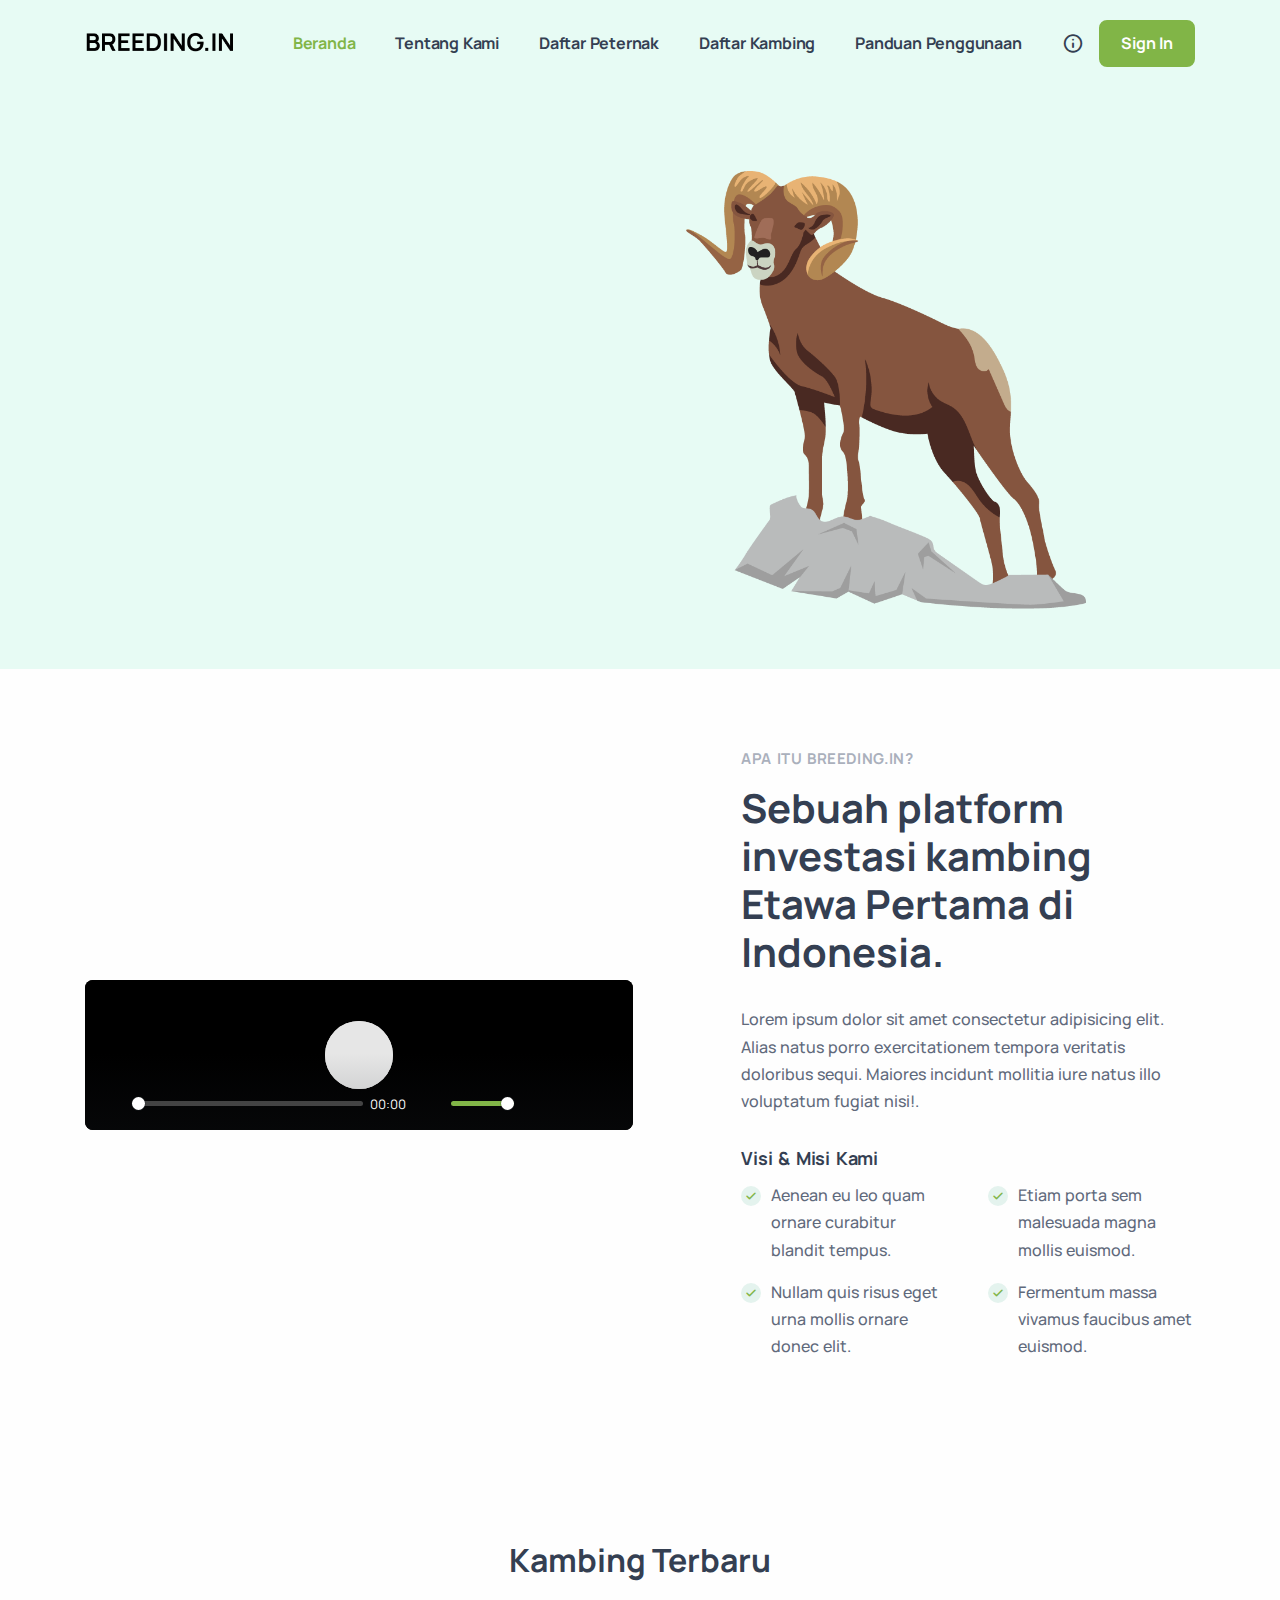
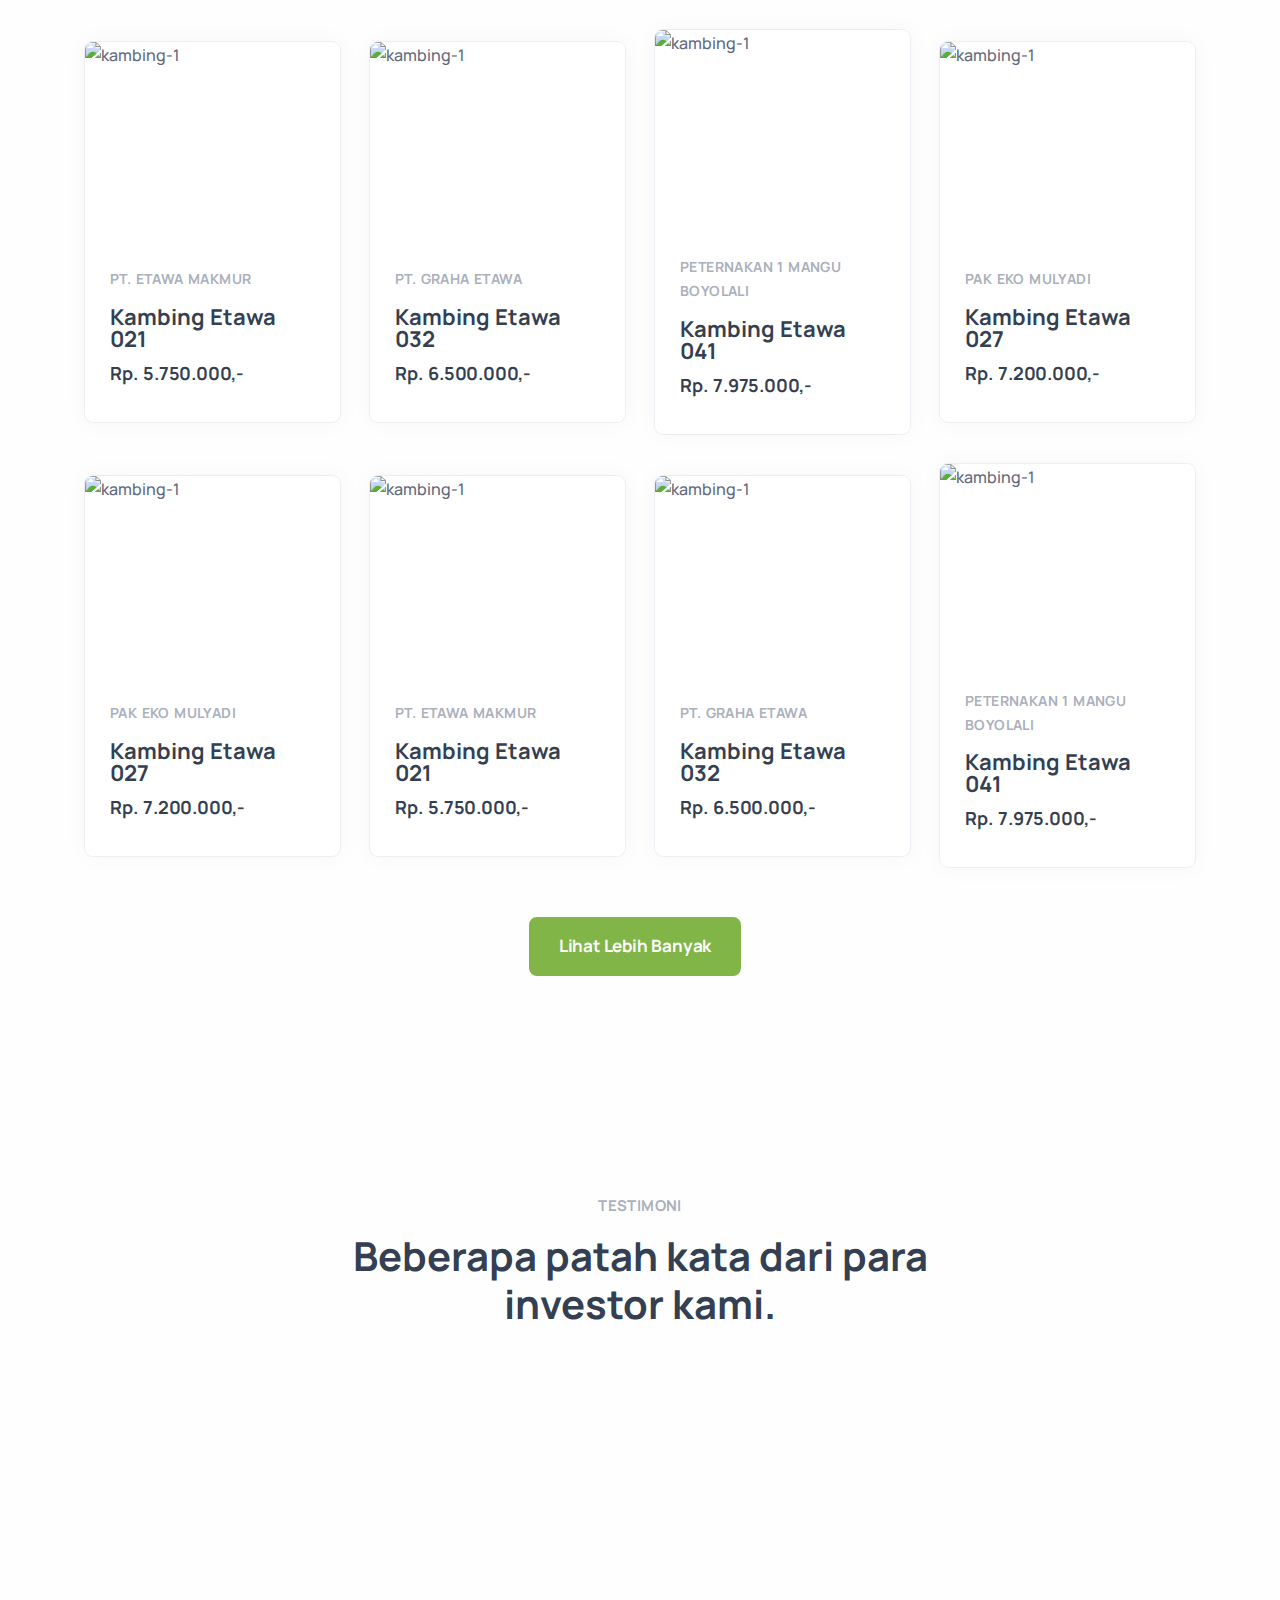
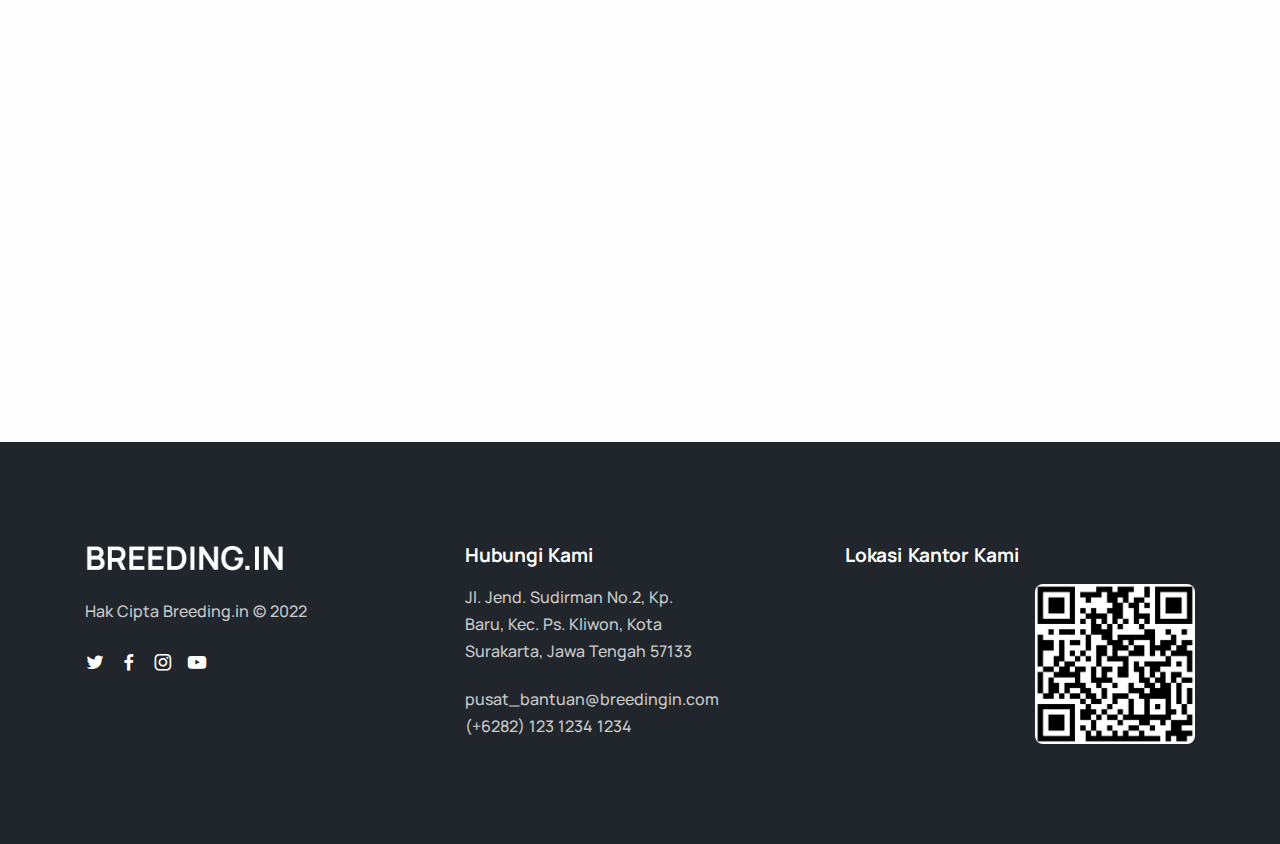
==== breeding-in/index.html @ 495f7115 "initial commit for breeding-in" ====
<!DOCTYPE html>
<html lang='en'>

<head>
    <meta charset='UTF-8'>
    <meta http-equiv='X-UA-Compatible' content='IE=edge'>
    <meta name='viewport' content='width=device-width, initial-scale=1, shrink-to-fit=no'>
    <!-- Website description -->
    <meta name='description' content='Breeding.in adalah sebuah Platform Investasi Kambing Etawa Pertama di Indonesia' />
    <!-- Author Name -->
    <meta name='author' content='breeding.in' />
    <!-- SEO keyword -->
    <meta name='keywords' content='breeding, breedingin, kambing, etawa, kambing etawa'>
    <!-- Robots Meta Tag -->
    <meta name='robots' content='index, follow'>

    <!-- Favicon -->
    <link rel='shortcut icon' href='assets/img/img-favicon.png'>

    <!-- CSS -->
    <link rel="stylesheet" href="assets/css/plugins.css">
    <link rel="stylesheet" href="assets/css/theme/base-color.css">
    <link rel="stylesheet" href="assets/css/font/dm.css">
    <!-- Custom CSS -->
    <link rel="stylesheet" href="assets/css/custom.css">

    <title>Beranda | Breeding.in</title>
</head>

<body>
    <div class="content-wrapper">
        <!-- Header Start -->
        <header class="wrapper bg-soft-primary">
            <nav class="navbar classic transparent navbar-expand-lg navbar-light">
                <div class="container flex-lg-row flex-nowrap align-items-center">
                    <div class="navbar-brand w-100">
                        <a href="index.html"><img class="img-fluid img-logo" src="assets/img/logo-dark.png" alt="" /></a>
                    </div>

                    <div class="navbar-collapse offcanvas-nav">
                        <div class="offcanvas-header d-lg-none d-xl-none">
                            <a href="index.html"><img src="assets/img/logo-light.png" alt="" /></a>
                            <button type="button" class="btn-close btn-close-white offcanvas-close offcanvas-nav-close" aria-label="Close"></button>
                        </div>

                        <ul class="navbar-nav">
                            <li class="nav-item">
                                <a class="nav-link active" href="index.html">Beranda</a>
                            </li>

                            <li class="nav-item">
                                <a class="nav-link" href="tentang-kami.html">Tentang Kami</a>
                            </li>

                            <li class="nav-item">
                                <a class="nav-link" href="peternak.html">Daftar Peternak</a>
                            </li>

                            <li class="nav-item">
                                <a class="nav-link" href="kambing.html">Daftar Kambing</a>
                            </li>

                            <li class="nav-item">
                                <a class="nav-link" href="panduan.html">Panduan Penggunaan</a>
                            </li>

                            <li class="nav-item dropdown d-none">
                                <a class="nav-link dropdown-toggle" href="javascript:void(0);">Projects</a>

                                <ul class="dropdown-menu">
                                    <li class="nav-item">
                                        <a class="dropdown-item" href="#">Projects I</a>
                                    </li>
                                    <li class="nav-item">
                                        <a class="dropdown-item" href="#">Projects II</a>
                                    </li>
                                    <li class="nav-item">
                                        <a class="dropdown-item" href="#">Projects III</a>
                                    </li>
                                    <li class="nav-item">
                                        <a class="dropdown-item" href="#">Projects IV</a>
                                    </li>
                                    <li class="dropdown">
                                        <a class="dropdown-item dropdown-toggle" href="#">Single Projects</a>

                                        <ul class="dropdown-menu">
                                            <li class="nav-item">
                                                <a class="dropdown-item" href="#">Single Project I</a>
                                            </li>
                                            <li class="nav-item">
                                                <a class="dropdown-item" href="#">Single Project II</a>
                                            </li>
                                            <li class="nav-item">
                                                <a class="dropdown-item" href="#">Single Project III</a>
                                            </li>
                                        </ul>
                                    </li>
                                </ul>
                            </li>
                        </ul>
                    </div>

                    <div class="navbar-other ms-lg-4">
                        <ul class="navbar-nav flex-row align-items-center ms-auto" data-sm-skip="true">
                            <li class="nav-item">
                                <a class="nav-link" data-toggle="offcanvas-info"><i class="uil uil-info-circle"></i></a>
                            </li>
                            <li class="nav-item d-none d-md-block">
                                <a href="javascript:void(0);" class="btn btn-sm btn-primary rounded" data-bs-toggle="modal" data-bs-target="#modal-01">Sign In</a>
                            </li>
                            <li class="nav-item ms-lg-0">
                                <div class="navbar-hamburger d-lg-none d-xl-none ms-auto">
                                    <button class="hamburger animate plain" data-toggle="offcanvas-nav"><span></span></button>
                                </div>
                            </li>
                        </ul>
                    </div>
                </div>
            </nav>
            <div class="modal fade" id="modal-01" tabindex="-1">
                <div class="modal-dialog modal-dialog-centered modal-sm">
                    <div class="modal-content text-center">
                        <div class="modal-body">
                            <button type="button" class="btn-close" data-bs-dismiss="modal" aria-label="Close"></button>
                            <h3 class="mb-4">Login to Sandbox</h3>
                            <form class="text-start mb-3">
                                <div class="form-label-group mb-4">
                                    <input type="email" class="form-control" placeholder="Email" id="loginEmail">
                                    <label for="loginEmail">Email</label>
                                </div>
                                <div class="form-label-group mb-4">
                                    <input type="password" class="form-control" placeholder="Password" id="loginPassword">
                                    <label for="loginPassword">Password</label>
                                </div>
                                <a class="btn btn-primary rounded btn-login w-100 mb-2">Log In</a>
                            </form>
                            <p class="mb-1"><a href="#" class="hover">Forgot Password?</a></p>
                            <p class="mb-0">Don't have an account? <a href="#" class="hover">Sign up</a></p>
                            <div class="divider-icon my-4">or</div>
                            <nav class="nav social justify-content-center text-center">
                                <a href="#" class="btn btn-circle btn-sm btn-google"><i class="uil uil-google"></i></a>
                                <a href="#" class="btn btn-circle btn-sm btn-facebook-f"><i
                                        class="uil uil-facebook-f"></i></a>
                                <a href="#" class="btn btn-circle btn-sm btn-twitter"><i
                                        class="uil uil-twitter"></i></a>
                            </nav>
                        </div>
                    </div>
                </div>
            </div>

            <div class="offcanvas-info text-inverse">
                <button type="button" class="btn-close btn-close-white offcanvas-close offcanvas-info-close" aria-label="Close"></button>
                <a href="index.html">
                    <img src="assets/img/logo-light.png" alt="" />
                </a>
                <div class="mt-4 widget">
                    <p>Sandbox is a multipurpose HTML5 template with various layouts which will be a great solution for your business.</p>
                </div>
                <div class="widget">
                    <h4 class="widget-title text-white mb-3">Contact Info</h4>
                    <address> Moonshine St. 14/05 <br /> Light City, London </address>
                    <a href="mailto:first.last@email.com">info@email.com</a><br /> +00 (123) 456 78 90
                </div>
                <div class="widget">
                    <h4 class="widget-title text-white mb-3">Media Sosial Kami</h4>
                    <nav class="nav social social-white">
                        <a href="#"><i class="uil uil-twitter"></i></a>
                        <a href="#"><i class="uil uil-facebook-f"></i></a>
                        <a href="#"><i class="uil uil-instagram"></i></a>
                        <a href="#"><i class="uil uil-youtube"></i></a>
                    </nav>
                </div>
            </div>
        </header>
        <!-- Header End -->

        <!-- Hero Section Start -->
        <section class="wrapper bg-soft-primary">
            <div class="container pt-10 pb-12 pt-md-14 pb-md-17">
                <div class="row gx-lg-8 gx-xl-12 gy-10 align-items-center">
                    <!-- <div class="col-md-10 offset-md-1 offset-lg-0 col-lg-5 mt-lg-n2 text-center text-lg-start order-2 order-lg-0" -->
                    <div class="col-md-6 col-lg-5 mt-lg-n2 text-center text-lg-start order-2 order-md-0" data-cues="slideInDown" data-group="page-title" data-delay="600">
                        <h1 class="display-1 mb-5 mx-md-10 mx-lg-0">BREEDING.IN</h1>
                        <p class="lead fs-lg mb-7">Achieve your saving goals. Have all your recurring and one time expenses and incomes in one place.</p>
                        <div class="d-flex justify-content-center justify-content-lg-start" data-cues="slideInDown" data-group="page-title-buttons" data-delay="900">
                            <span><a href="tentang-kami.html" class="btn btn-lg btn-primary rounded me-2">Lihat Profil
                                    Kami</a></span>
                            <span><a href="kambing.html" class="btn btn-lg btn-outline-primary rounded">Daftar
                                    Kambing</a></span>
                        </div>
                    </div>
                    <div class="col-md-6 col-lg-7">
                        <img src="assets/img/img-hero.png" alt="img-hero" class="img-fluid img-hero">
                    </div>
                </div>
            </div>
        </section>
        <!-- Hero Section End -->

        <section class="wrapper bg-light mb-10 mb-md-15">
            <div class="container">
                <!-- Tentang Kami Start -->
                <div class="row gy-10 gy-sm-13 gx-lg-3 align-items-center mb-14 mb-md-17 mb-lg-19">
                    <div class="col-lg-6 position-relative">
                        <video poster="https://breedingin.com/dev/assets/media/video-breedingin.jpg" class="player" playsinline controls preload="none">
                            <source src="https://breedingin.com/dev/assets/media/video-breedingin.mp4" type="video/mp4">
                        </video>
                    </div>
                    <div class="col-lg-5 offset-lg-1">
                        <h2 class="fs-15 text-uppercase text-muted mb-3">Apa itu Breeding.in?</h2>
                        <h3 class="display-4 mb-6">Sebuah platform investasi kambing Etawa Pertama di Indonesia.</h3>
                        <p class="mb-6">Lorem ipsum dolor sit amet consectetur adipisicing elit. Alias natus porro exercitationem tempora veritatis doloribus sequi. Maiores incidunt mollitia iure natus illo voluptatum fugiat nisi!.</p>

                        <h5>Visi & Misi Kami</h5>
                        <div class="row gy-3 gx-xl-8">
                            <div class="col-xl-6">
                                <ul class="icon-list bullet-bg bullet-soft-primary mb-0">
                                    <li><span><i class="uil uil-check"></i></span><span>Aenean eu leo quam ornare
                                            curabitur blandit tempus.</span></li>
                                    <li class="mt-3"><span><i class="uil uil-check"></i></span><span>Nullam quis risus
                                            eget urna mollis ornare donec elit.</span></li>
                                </ul>
                            </div>
                            <div class="col-xl-6">
                                <ul class="icon-list bullet-bg bullet-soft-primary mb-0">
                                    <li><span><i class="uil uil-check"></i></span><span>Etiam porta sem malesuada magna
                                            mollis euismod.</span></li>
                                    <li class="mt-3"><span><i class="uil uil-check"></i></span><span>Fermentum massa
                                            vivamus faucibus amet euismod.</span></li>
                                </ul>
                            </div>
                        </div>
                    </div>
                </div>
                <!-- Tentang Kami End -->

                <!-- Produk Start -->
                <div class="mb-10 mb-lg-15">
                    <h2 class="display-6 text-center mb-10">Kambing Terbaru</h2>

                    <div class="row align-items-center gy-6">
                        <div class="col-6 col-md-4 col-lg-3">
                            <div class="card card-prod">
                                <img class="card-img-top" src="assets/img/uploads/kambing/kambing-1.jpg" alt="kambing-1">

                                <div class="card-body p-3 p-md-5">
                                    <div class="category mb-2 mb-md-3">Pt. Etawa Makmur</div>
                                    <a class="title" href="#">Kambing Etawa 021</a>
                                    <h5 class="price">Rp. 5.750.000,-</h5>
                                </div>
                            </div>
                        </div>
                        <div class="col-6 col-md-4 col-lg-3">
                            <div class="card card-prod">
                                <img class="card-img-top" src="assets/img/uploads/kambing/kambing-2.jpg" alt="kambing-1">

                                <div class="card-body p-3 p-md-5">
                                    <div class="category mb-2 mb-md-3">Pt. Graha Etawa</div>
                                    <a class="title" href="#">Kambing Etawa 032</a>
                                    <h5 class="price">Rp. 6.500.000,-</h5>
                                </div>
                            </div>
                        </div>
                        <div class="col-6 col-md-4 col-lg-3">
                            <div class="card card-prod">
                                <img class="card-img-top" src="assets/img/uploads/kambing/kambing-3.jpg" alt="kambing-1">

                                <div class="card-body p-3 p-md-5">
                                    <div class="category mb-2 mb-md-3">Peternakan 1 Mangu Boyolali</div>
                                    <a class="title" href="#">Kambing Etawa 041</a>
                                    <h5 class="price">Rp. 7.975.000,-</h5>
                                </div>
                            </div>
                        </div>
                        <div class="col-6 col-md-4 col-lg-3">
                            <div class="card card-prod">
                                <img class="card-img-top" src="assets/img/uploads/kambing/kambing-4.jpg" alt="kambing-1">

                                <div class="card-body p-3 p-md-5">
                                    <div class="category mb-2 mb-md-3">Pak Eko Mulyadi</div>
                                    <a class="title" href="#">Kambing Etawa 027</a>
                                    <h5 class="price">Rp. 7.200.000,-</h5>
                                </div>
                            </div>
                        </div>
                        <div class="col-6 col-md-4 col-lg-3">
                            <div class="card card-prod">
                                <img class="card-img-top" src="assets/img/uploads/kambing/kambing-5.jpg" alt="kambing-1">

                                <div class="card-body p-3 p-md-5">
                                    <div class="category mb-2 mb-md-3">Pak Eko Mulyadi</div>
                                    <a class="title" href="#">Kambing Etawa 027</a>
                                    <h5 class="price">Rp. 7.200.000,-</h5>
                                </div>
                            </div>
                        </div>
                        <div class="col-6 col-md-4 col-lg-3">
                            <div class="card card-prod">
                                <img class="card-img-top" src="assets/img/uploads/kambing/kambing-1.jpg" alt="kambing-1">

                                <div class="card-body p-3 p-md-5">
                                    <div class="category mb-2 mb-md-3">Pt. Etawa Makmur</div>
                                    <a class="title" href="#">Kambing Etawa 021</a>
                                    <h5 class="price">Rp. 5.750.000,-</h5>
                                </div>
                            </div>
                        </div>
                        <div class="col-6 col-md-4 col-lg-3">
                            <div class="card card-prod">
                                <img class="card-img-top" src="assets/img/uploads/kambing/kambing-2.jpg" alt="kambing-1">

                                <div class="card-body p-3 p-md-5">
                                    <div class="category mb-2 mb-md-3">Pt. Graha Etawa</div>
                                    <a class="title" href="#">Kambing Etawa 032</a>
                                    <h5 class="price">Rp. 6.500.000,-</h5>
                                </div>
                            </div>
                        </div>
                        <div class="col-6 col-md-4 col-lg-3">
                            <div class="card card-prod">
                                <img class="card-img-top" src="assets/img/uploads/kambing/kambing-3.jpg" alt="kambing-1">

                                <div class="card-body p-3 p-md-5">
                                    <div class="category mb-2 mb-md-3">Peternakan 1 Mangu Boyolali</div>
                                    <a class="title" href="#">Kambing Etawa 041</a>
                                    <h5 class="price">Rp. 7.975.000,-</h5>
                                </div>
                            </div>
                        </div>
                    </div>

                    <div class="text-center mt-10">
                        <a href="#" class="btn btn-lg btn-primary rounded me-2">Lihat Lebih Banyak <i class=""></i></a>
                    </div>
                </div>
                <!-- Produk End -->

                <div class="py-14 py-md-16">
                    <div class="row">
                        <div class="col-md-10 offset-md-1 col-lg-8 offset-lg-2 mx-auto text-center">
                            <h2 class="fs-15 text-uppercase text-muted mb-3">Testimoni</h2>
                            <h3 class="display-4 mb-6 px-xl-10 px-xxl-15">Beberapa patah kata dari para investor kami.
                            </h3>
                        </div>
                    </div>
                    <div data-cue="fadeIn">
                        <div class="carousel owl-carousel gap-small" data-margin="0" data-dots="true" data-autoplay="false" data-autoplay-timeout="5000" data-responsive='{"0":{"items": "1"}, "768":{"items": "2"}, "992":{"items": "2"}, "1200":{"items": "3"}}'>
                            <div class="item">
                                <div class="item-inner">
                                    <div class="card">
                                        <div class="card-body">
                                            <span class="ratings five mb-3"></span>
                                            <blockquote class="icon mb-0">
                                                <p>“Vivamus sagittis lacus vel augue laoreet rutrum faucibus dolor auctor. Vestibulum id ligula porta felis euismod semper. Cras justo odio dapibus facilisis sociis natoque.”</p>
                                                <div class="blockquote-details">
                                                    <img class="rounded-circle w-12" src="assets/img/avatars/te7.jpg" alt="" />
                                                    <div class="info">
                                                        <h5 class="mb-0">Coriss Ambady</h5>
                                                        <p class="mb-0">PT. ETAWA MAKMUR</p>
                                                    </div>
                                                </div>
                                            </blockquote>
                                        </div>
                                    </div>
                                </div>
                            </div>
                            <div class="item">
                                <div class="item-inner">
                                    <div class="card">
                                        <div class="card-body">
                                            <span class="ratings five mb-3"></span>
                                            <blockquote class="icon mb-0">
                                                <p>“Vivamus sagittis lacus vel augue laoreet rutrum faucibus dolor auctor. Vestibulum id ligula porta felis euismod semper. Cras justo odio dapibus facilisis sociis natoque.”</p>
                                                <div class="blockquote-details">
                                                    <img class="rounded-circle w-12" src="assets/img/avatars/te8.jpg" alt="" />
                                                    <div class="info">
                                                        <h5 class="mb-0">Cory Zamora</h5>
                                                        <p class="mb-0">PT. GRAHA ETAWA</p>
                                                    </div>
                                                </div>
                                            </blockquote>
                                        </div>
                                    </div>
                                </div>
                            </div>
                            <div class="item">
                                <div class="item-inner">
                                    <div class="card">
                                        <div class="card-body">
                                            <span class="ratings five mb-3"></span>
                                            <blockquote class="icon mb-0">
                                                <p>“Vivamus sagittis lacus vel augue laoreet rutrum faucibus dolor auctor. Vestibulum id ligula porta felis euismod semper. Cras justo odio dapibus facilisis sociis natoque.”</p>
                                                <div class="blockquote-details">
                                                    <img class="rounded-circle w-12" src="assets/img/avatars/te9.jpg" alt="" />
                                                    <div class="info">
                                                        <h5 class="mb-0">Nikolas Brooten</h5>
                                                        <p class="mb-0">PETERNAKAN 1 MANGU BOYOLALI</p>
                                                    </div>
                                                </div>
                                            </blockquote>
                                        </div>
                                    </div>
                                </div>
                            </div>
                            <div class="item">
                                <div class="item-inner">
                                    <div class="card">
                                        <div class="card-body">
                                            <span class="ratings five mb-3"></span>
                                            <blockquote class="icon mb-0">
                                                <p>“Vivamus sagittis lacus vel augue laoreet rutrum faucibus dolor auctor. Vestibulum id ligula porta felis euismod semper. Cras justo odio dapibus facilisis sociis natoque.”</p>
                                                <div class="blockquote-details">
                                                    <img class="rounded-circle w-12" src="assets/img/avatars/te10.jpg" alt="" />
                                                    <div class="info">
                                                        <h5 class="mb-0">Coriss Ambady</h5>
                                                        <p class="mb-0">Peternakan PAK EKO MULYADI</p>
                                                    </div>
                                                </div>
                                            </blockquote>
                                        </div>
                                    </div>
                                </div>
                            </div>
                            <div class="item">
                                <div class="item-inner">
                                    <div class="card">
                                        <div class="card-body">
                                            <span class="ratings five mb-3"></span>
                                            <blockquote class="icon mb-0">
                                                <p>“Vivamus sagittis lacus vel augue laoreet rutrum faucibus dolor auctor. Vestibulum id ligula porta felis euismod semper. Cras justo odio dapibus facilisis sociis natoque.”</p>
                                                <div class="blockquote-details">
                                                    <img class="rounded-circle w-12" src="assets/img/avatars/te11.jpg" alt="" />
                                                    <div class="info">
                                                        <h5 class="mb-0">Jackie Sanders</h5>
                                                        <p class="mb-0">Peternakan PAK EKO MULYADI</p>
                                                    </div>
                                                </div>
                                            </blockquote>
                                        </div>
                                    </div>
                                </div>
                            </div>
                            <div class="item">
                                <div class="item-inner">
                                    <div class="card">
                                        <div class="card-body">
                                            <span class="ratings five mb-3"></span>
                                            <blockquote class="icon mb-0">
                                                <p>“Vivamus sagittis lacus vel augue laoreet rutrum faucibus dolor auctor. Vestibulum id ligula porta felis euismod semper. Cras justo odio dapibus facilisis sociis natoque.”</p>
                                                <div class="blockquote-details">
                                                    <img class="rounded-circle w-12" src="assets/img/avatars/te12.jpg" alt="" />
                                                    <div class="info">
                                                        <h5 class="mb-0">Laura Widerski</h5>
                                                        <p class="mb-0">PETERNAKAN 3 MANGU BOYOLALI</p>
                                                    </div>
                                                </div>
                                            </blockquote>
                                        </div>
                                    </div>
                                </div>
                            </div>
                        </div>
                    </div>
                </div>
            </div>
        </section>
    </div>

    <!-- Footer Start -->
    <footer class="bg-dark text-inverse">
        <div class="container py-13 py-md-15">
            <div class="row gy-6 gy-lg-0">
                <div class="col-md-4 col-lg-4">
                    <div class="widget">
                        <img class="img-fluid img-footer mb-4" src="assets/img/logo-light.png" alt="" />
                        <p class="mb-4">Hak Cipta Breeding.in © 2022</p>

                        <nav class="nav social social-white">
                            <a href="#"><i class="uil uil-twitter"></i></a>
                            <a href="#"><i class="uil uil-facebook-f"></i></a>
                            <a href="#"><i class="uil uil-instagram"></i></a>
                            <a href="#"><i class="uil uil-youtube"></i></a>
                        </nav>
                    </div>
                </div>
                <div class="col-md-4 col-lg-4">
                    <div class="widget">
                        <h4 class="widget-title text-white mb-3">Hubungi Kami</h4>
                        <address class="pe-xl-15 pe-xxl-17">Jl. Jend. Sudirman No.2, Kp. Baru, Kec. Ps. Kliwon, Kota
                            Surakarta, Jawa Tengah 57133</address>
                        <a href="mailto:#">pusat_bantuan@breedingin.com</a><br>
                        <a href="#">(+6282) 123 1234 1234</a>
                    </div>
                </div>
                <div class="col-md-12 col-lg-4">
                    <div class="widget">
                        <h4 class="widget-title text-white mb-3">Lokasi Kantor Kami</h4>

                        <div class="row">
                            <div class="col-lg-6">
                                <iframe class="rounded h-100 w-100" src="https://www.google.com/maps/embed?pb=!1m18!1m12!1m3!1d3955.0499715856004!2d110.82715331532994!3d-7.569531276865036!2m3!1f0!2f0!3f0!3m2!1i1024!2i768!4f13.1!3m3!1m2!1s0x2e7a16605dde91b9%3A0x71c646aacd3a94a0!2sBalai%20Kota%20Surakarta!5e0!3m2!1sen!2sid!4v1658038280072!5m2!1sen!2sid"
                                    style="border:0;" allowfullscreen="" loading="lazy" referrerpolicy="no-referrer-when-downgrade"></iframe>
                            </div>
                            <div class="col-lg-6">
                                <img class="rounded img-fluid" src="assets/img/my-qrcode.png" alt="">
                            </div>
                        </div>
                    </div>
                </div>
            </div>
        </div>
    </footer>
    <!-- Footer End -->

    <div class="progress-wrap">
        <svg class="progress-circle svg-content" width="100%" height="100%" viewBox="-1 -1 102 102">
            <path d="M50,1 a49,49 0 0,1 0,98 a49,49 0 0,1 0,-98" />
        </svg>
    </div>

    <!-- <script src="https://cdn.jsdelivr.net/npm/bootstrap@5.0.1/dist/js/bootstrap.bundle.min.js" integrity="sha384-gtEjrD/SeCtmISkJkNUaaKMoLD0//ElJ19smozuHV6z3Iehds+3Ulb9Bn9Plx0x4" crossorigin="anonymous"></script>
	<script src="https://cdnjs.cloudflare.com/ajax/libs/jquery/3.6.0/jquery.min.js" integrity="sha512-894YE6QWD5I59HgZOGReFYm4dnWc1Qt5NtvYSaNcOP+u1T9qYdvdihz0PPSiiqn/+/3e7Jo4EaG7TubfWGUrMQ==" crossorigin="anonymous"></script> -->
    <script src="assets/libraries/bootstrap-5.0.2/js/bootstrap.min.js"></script>
    <script src="assets/libraries/jquery-3.6.0/jquery.min.js"></script>
    <script src="assets/js/plugins.js"></script>
    <script src="assets/js/scripts.js"></script>
</body>

</html>
---- breeding-in/assets/css/plugins.css ----
/*----------------------------------------------------------*/
/*	SMARTMENUS
/*----------------------------------------------------------*/
.navbar-nav.sm-collapsible .sub-arrow{position:absolute;top:50%;right:0;margin:-.7em .5em 0 0;border:1px solid rgba(0,0,0,.1);border-radius:.25rem;padding:0;width:2em;height:1.4em;font-size:1.25rem;line-height:1.2em;text-align:center}.navbar-nav.sm-collapsible .sub-arrow::before{content:'+'}.navbar-nav.sm-collapsible .show>a>.sub-arrow::before{content:'-'}.navbar-dark .navbar-nav.sm-collapsible .nav-link .sub-arrow{border-color:rgba(255,255,255,.1)}.navbar-nav.sm-collapsible .has-submenu{padding-right:3em}.navbar-nav.sm-collapsible .dropdown-item,.navbar-nav.sm-collapsible .nav-link{position:relative}.navbar-nav:not(.sm-collapsible) .nav-link .sub-arrow{display:inline-block;width:0;height:0;margin-left:.255em;vertical-align:.255em;border-top:.3em solid;border-right:.3em solid transparent;border-left:.3em solid transparent}.fixed-bottom .navbar-nav:not(.sm-collapsible) .nav-link .sub-arrow,.fixed-bottom .navbar-nav:not(.sm-collapsible):not([data-sm-skip]) .dropdown-toggle::after{border-top:0;border-bottom:.3em solid}.navbar-nav:not(.sm-collapsible) .dropdown-item .sub-arrow,.navbar-nav:not(.sm-collapsible):not([data-sm-skip]) .dropdown-menu .dropdown-toggle::after{position:absolute;top:50%;right:0;width:0;height:0;margin-top:-.3em;margin-right:1em;border-top:.3em solid transparent;border-bottom:.3em solid transparent;border-left:.3em solid}.navbar-nav:not(.sm-collapsible) .dropdown-item.has-submenu{padding-right:2em}.navbar-nav .scroll-down,.navbar-nav .scroll-up{position:absolute;display:none;visibility:hidden;height:20px;overflow:hidden;text-align:center}.navbar-nav .scroll-down-arrow,.navbar-nav .scroll-up-arrow{position:absolute;top:-2px;left:50%;margin-left:-8px;width:0;height:0;overflow:hidden;border-top:7px solid transparent;border-right:7px solid transparent;border-bottom:7px solid;border-left:7px solid transparent}.navbar-nav .scroll-down-arrow{top:6px;border-top:7px solid;border-right:7px solid transparent;border-bottom:7px solid transparent;border-left:7px solid transparent}.navbar-nav.sm-collapsible .dropdown-menu .dropdown-menu{margin:.5em}.navbar-nav:not([data-sm-skip]) .dropdown-item{white-space:normal}.navbar-nav:not(.sm-collapsible) .sm-nowrap>li>.dropdown-item{white-space:nowrap}
/*----------------------------------------------------------*/
/*	HIGHLIGHT.JS
/*----------------------------------------------------------*/
.hljs{color:#4f424c}.hljs-comment,.hljs-quote{color:#776e71}.hljs-link,.hljs-meta,.hljs-name,.hljs-regexp,.hljs-selector-class,.hljs-selector-id,.hljs-tag,.hljs-template-variable,.hljs-variable{color:#ef6155}.hljs-built_in,.hljs-deletion,.hljs-literal,.hljs-number,.hljs-params,.hljs-type{color:#f99b15}.hljs-attribute,.hljs-section,.hljs-title{color:#fec418}.hljs-addition,.hljs-bullet,.hljs-string,.hljs-symbol{color:#48b685}.hljs-keyword,.hljs-selector-tag{color:#815ba4}.hljs-emphasis{font-style:italic}.hljs-strong{font-weight:700}
/*----------------------------------------------------------*/
/*	ANIMATE.CSS
/*----------------------------------------------------------*/
@charset "UTF-8";/*!
 * animate.css - https://animate.style/
 * Version - 4.1.1
 * Licensed under the MIT license - http://opensource.org/licenses/MIT
 *
 * Copyright (c) 2020 Animate.css
 */:root{--animate-duration:1s;--animate-delay:1s;--animate-repeat:1}.animate__animated{-webkit-animation-duration:1s;animation-duration:1s;-webkit-animation-duration:var(--animate-duration);animation-duration:var(--animate-duration);-webkit-animation-fill-mode:both;animation-fill-mode:both}.animate__animated.animate__infinite{-webkit-animation-iteration-count:infinite;animation-iteration-count:infinite}.animate__animated.animate__repeat-1{-webkit-animation-iteration-count:1;animation-iteration-count:1;-webkit-animation-iteration-count:var(--animate-repeat);animation-iteration-count:var(--animate-repeat)}.animate__animated.animate__repeat-2{-webkit-animation-iteration-count:2;animation-iteration-count:2;-webkit-animation-iteration-count:calc(var(--animate-repeat)*2);animation-iteration-count:calc(var(--animate-repeat)*2)}.animate__animated.animate__repeat-3{-webkit-animation-iteration-count:3;animation-iteration-count:3;-webkit-animation-iteration-count:calc(var(--animate-repeat)*3);animation-iteration-count:calc(var(--animate-repeat)*3)}.animate__animated.animate__delay-1s{-webkit-animation-delay:1s;animation-delay:1s;-webkit-animation-delay:var(--animate-delay);animation-delay:var(--animate-delay)}.animate__animated.animate__delay-2s{-webkit-animation-delay:2s;animation-delay:2s;-webkit-animation-delay:calc(var(--animate-delay)*2);animation-delay:calc(var(--animate-delay)*2)}.animate__animated.animate__delay-3s{-webkit-animation-delay:3s;animation-delay:3s;-webkit-animation-delay:calc(var(--animate-delay)*3);animation-delay:calc(var(--animate-delay)*3)}.animate__animated.animate__delay-4s{-webkit-animation-delay:4s;animation-delay:4s;-webkit-animation-delay:calc(var(--animate-delay)*4);animation-delay:calc(var(--animate-delay)*4)}.animate__animated.animate__delay-5s{-webkit-animation-delay:5s;animation-delay:5s;-webkit-animation-delay:calc(var(--animate-delay)*5);animation-delay:calc(var(--animate-delay)*5)}.animate__animated.animate__faster{-webkit-animation-duration:.5s;animation-duration:.5s;-webkit-animation-duration:calc(var(--animate-duration)/2);animation-duration:calc(var(--animate-duration)/2)}.animate__animated.animate__fast{-webkit-animation-duration:.8s;animation-duration:.8s;-webkit-animation-duration:calc(var(--animate-duration)*0.8);animation-duration:calc(var(--animate-duration)*0.8)}.animate__animated.animate__slow{-webkit-animation-duration:2s;animation-duration:2s;-webkit-animation-duration:calc(var(--animate-duration)*2);animation-duration:calc(var(--animate-duration)*2)}.animate__animated.animate__slower{-webkit-animation-duration:3s;animation-duration:3s;-webkit-animation-duration:calc(var(--animate-duration)*3);animation-duration:calc(var(--animate-duration)*3)}@media (prefers-reduced-motion:reduce),print{.animate__animated{-webkit-animation-duration:1ms!important;animation-duration:1ms!important;-webkit-transition-duration:1ms!important;transition-duration:1ms!important;-webkit-animation-iteration-count:1!important;animation-iteration-count:1!important}.animate__animated[class*=Out]{opacity:0}}@-webkit-keyframes bounce{0%,20%,53%,to{-webkit-animation-timing-function:cubic-bezier(.215,.61,.355,1);animation-timing-function:cubic-bezier(.215,.61,.355,1);-webkit-transform:translateZ(0);transform:translateZ(0)}40%,43%{-webkit-animation-timing-function:cubic-bezier(.755,.05,.855,.06);animation-timing-function:cubic-bezier(.755,.05,.855,.06);-webkit-transform:translate3d(0,-30px,0) scaleY(1.1);transform:translate3d(0,-30px,0) scaleY(1.1)}70%{-webkit-animation-timing-function:cubic-bezier(.755,.05,.855,.06);animation-timing-function:cubic-bezier(.755,.05,.855,.06);-webkit-transform:translate3d(0,-15px,0) scaleY(1.05);transform:translate3d(0,-15px,0) scaleY(1.05)}80%{-webkit-transition-timing-function:cubic-bezier(.215,.61,.355,1);transition-timing-function:cubic-bezier(.215,.61,.355,1);-webkit-transform:translateZ(0) scaleY(.95);transform:translateZ(0) scaleY(.95)}90%{-webkit-transform:translate3d(0,-4px,0) scaleY(1.02);transform:translate3d(0,-4px,0) scaleY(1.02)}}@keyframes bounce{0%,20%,53%,to{-webkit-animation-timing-function:cubic-bezier(.215,.61,.355,1);animation-timing-function:cubic-bezier(.215,.61,.355,1);-webkit-transform:translateZ(0);transform:translateZ(0)}40%,43%{-webkit-animation-timing-function:cubic-bezier(.755,.05,.855,.06);animation-timing-function:cubic-bezier(.755,.05,.855,.06);-webkit-transform:translate3d(0,-30px,0) scaleY(1.1);transform:translate3d(0,-30px,0) scaleY(1.1)}70%{-webkit-animation-timing-function:cubic-bezier(.755,.05,.855,.06);animation-timing-function:cubic-bezier(.755,.05,.855,.06);-webkit-transform:translate3d(0,-15px,0) scaleY(1.05);transform:translate3d(0,-15px,0) scaleY(1.05)}80%{-webkit-transition-timing-function:cubic-bezier(.215,.61,.355,1);transition-timing-function:cubic-bezier(.215,.61,.355,1);-webkit-transform:translateZ(0) scaleY(.95);transform:translateZ(0) scaleY(.95)}90%{-webkit-transform:translate3d(0,-4px,0) scaleY(1.02);transform:translate3d(0,-4px,0) scaleY(1.02)}}.animate__bounce{-webkit-animation-name:bounce;animation-name:bounce;-webkit-transform-origin:center bottom;transform-origin:center bottom}@-webkit-keyframes flash{0%,50%,to{opacity:1}25%,75%{opacity:0}}@keyframes flash{0%,50%,to{opacity:1}25%,75%{opacity:0}}.animate__flash{-webkit-animation-name:flash;animation-name:flash}@-webkit-keyframes pulse{0%{-webkit-transform:scaleX(1);transform:scaleX(1)}50%{-webkit-transform:scale3d(1.05,1.05,1.05);transform:scale3d(1.05,1.05,1.05)}to{-webkit-transform:scaleX(1);transform:scaleX(1)}}@keyframes pulse{0%{-webkit-transform:scaleX(1);transform:scaleX(1)}50%{-webkit-transform:scale3d(1.05,1.05,1.05);transform:scale3d(1.05,1.05,1.05)}to{-webkit-transform:scaleX(1);transform:scaleX(1)}}.animate__pulse{-webkit-animation-name:pulse;animation-name:pulse;-webkit-animation-timing-function:ease-in-out;animation-timing-function:ease-in-out}@-webkit-keyframes rubberBand{0%{-webkit-transform:scaleX(1);transform:scaleX(1)}30%{-webkit-transform:scale3d(1.25,.75,1);transform:scale3d(1.25,.75,1)}40%{-webkit-transform:scale3d(.75,1.25,1);transform:scale3d(.75,1.25,1)}50%{-webkit-transform:scale3d(1.15,.85,1);transform:scale3d(1.15,.85,1)}65%{-webkit-transform:scale3d(.95,1.05,1);transform:scale3d(.95,1.05,1)}75%{-webkit-transform:scale3d(1.05,.95,1);transform:scale3d(1.05,.95,1)}to{-webkit-transform:scaleX(1);transform:scaleX(1)}}@keyframes rubberBand{0%{-webkit-transform:scaleX(1);transform:scaleX(1)}30%{-webkit-transform:scale3d(1.25,.75,1);transform:scale3d(1.25,.75,1)}40%{-webkit-transform:scale3d(.75,1.25,1);transform:scale3d(.75,1.25,1)}50%{-webkit-transform:scale3d(1.15,.85,1);transform:scale3d(1.15,.85,1)}65%{-webkit-transform:scale3d(.95,1.05,1);transform:scale3d(.95,1.05,1)}75%{-webkit-transform:scale3d(1.05,.95,1);transform:scale3d(1.05,.95,1)}to{-webkit-transform:scaleX(1);transform:scaleX(1)}}.animate__rubberBand{-webkit-animation-name:rubberBand;animation-name:rubberBand}@-webkit-keyframes shakeX{0%,to{-webkit-transform:translateZ(0);transform:translateZ(0)}10%,30%,50%,70%,90%{-webkit-transform:translate3d(-10px,0,0);transform:translate3d(-10px,0,0)}20%,40%,60%,80%{-webkit-transform:translate3d(10px,0,0);transform:translate3d(10px,0,0)}}@keyframes shakeX{0%,to{-webkit-transform:translateZ(0);transform:translateZ(0)}10%,30%,50%,70%,90%{-webkit-transform:translate3d(-10px,0,0);transform:translate3d(-10px,0,0)}20%,40%,60%,80%{-webkit-transform:translate3d(10px,0,0);transform:translate3d(10px,0,0)}}.animate__shakeX{-webkit-animation-name:shakeX;animation-name:shakeX}@-webkit-keyframes shakeY{0%,to{-webkit-transform:translateZ(0);transform:translateZ(0)}10%,30%,50%,70%,90%{-webkit-transform:translate3d(0,-10px,0);transform:translate3d(0,-10px,0)}20%,40%,60%,80%{-webkit-transform:translate3d(0,10px,0);transform:translate3d(0,10px,0)}}@keyframes shakeY{0%,to{-webkit-transform:translateZ(0);transform:translateZ(0)}10%,30%,50%,70%,90%{-webkit-transform:translate3d(0,-10px,0);transform:translate3d(0,-10px,0)}20%,40%,60%,80%{-webkit-transform:translate3d(0,10px,0);transform:translate3d(0,10px,0)}}.animate__shakeY{-webkit-animation-name:shakeY;animation-name:shakeY}@-webkit-keyframes headShake{0%{-webkit-transform:translateX(0);transform:translateX(0)}6.5%{-webkit-transform:translateX(-6px) rotateY(-9deg);transform:translateX(-6px) rotateY(-9deg)}18.5%{-webkit-transform:translateX(5px) rotateY(7deg);transform:translateX(5px) rotateY(7deg)}31.5%{-webkit-transform:translateX(-3px) rotateY(-5deg);transform:translateX(-3px) rotateY(-5deg)}43.5%{-webkit-transform:translateX(2px) rotateY(3deg);transform:translateX(2px) rotateY(3deg)}50%{-webkit-transform:translateX(0);transform:translateX(0)}}@keyframes headShake{0%{-webkit-transform:translateX(0);transform:translateX(0)}6.5%{-webkit-transform:translateX(-6px) rotateY(-9deg);transform:translateX(-6px) rotateY(-9deg)}18.5%{-webkit-transform:translateX(5px) rotateY(7deg);transform:translateX(5px) rotateY(7deg)}31.5%{-webkit-transform:translateX(-3px) rotateY(-5deg);transform:translateX(-3px) rotateY(-5deg)}43.5%{-webkit-transform:translateX(2px) rotateY(3deg);transform:translateX(2px) rotateY(3deg)}50%{-webkit-transform:translateX(0);transform:translateX(0)}}.animate__headShake{-webkit-animation-timing-function:ease-in-out;animation-timing-function:ease-in-out;-webkit-animation-name:headShake;animation-name:headShake}@-webkit-keyframes swing{20%{-webkit-transform:rotate(15deg);transform:rotate(15deg)}40%{-webkit-transform:rotate(-10deg);transform:rotate(-10deg)}60%{-webkit-transform:rotate(5deg);transform:rotate(5deg)}80%{-webkit-transform:rotate(-5deg);transform:rotate(-5deg)}to{-webkit-transform:rotate(0deg);transform:rotate(0deg)}}@keyframes swing{20%{-webkit-transform:rotate(15deg);transform:rotate(15deg)}40%{-webkit-transform:rotate(-10deg);transform:rotate(-10deg)}60%{-webkit-transform:rotate(5deg);transform:rotate(5deg)}80%{-webkit-transform:rotate(-5deg);transform:rotate(-5deg)}to{-webkit-transform:rotate(0deg);transform:rotate(0deg)}}.animate__swing{-webkit-transform-origin:top center;transform-origin:top center;-webkit-animation-name:swing;animation-name:swing}@-webkit-keyframes tada{0%{-webkit-transform:scaleX(1);transform:scaleX(1)}10%,20%{-webkit-transform:scale3d(.9,.9,.9) rotate(-3deg);transform:scale3d(.9,.9,.9) rotate(-3deg)}30%,50%,70%,90%{-webkit-transform:scale3d(1.1,1.1,1.1) rotate(3deg);transform:scale3d(1.1,1.1,1.1) rotate(3deg)}40%,60%,80%{-webkit-transform:scale3d(1.1,1.1,1.1) rotate(-3deg);transform:scale3d(1.1,1.1,1.1) rotate(-3deg)}to{-webkit-transform:scaleX(1);transform:scaleX(1)}}@keyframes tada{0%{-webkit-transform:scaleX(1);transform:scaleX(1)}10%,20%{-webkit-transform:scale3d(.9,.9,.9) rotate(-3deg);transform:scale3d(.9,.9,.9) rotate(-3deg)}30%,50%,70%,90%{-webkit-transform:scale3d(1.1,1.1,1.1) rotate(3deg);transform:scale3d(1.1,1.1,1.1) rotate(3deg)}40%,60%,80%{-webkit-transform:scale3d(1.1,1.1,1.1) rotate(-3deg);transform:scale3d(1.1,1.1,1.1) rotate(-3deg)}to{-webkit-transform:scaleX(1);transform:scaleX(1)}}.animate__tada{-webkit-animation-name:tada;animation-name:tada}@-webkit-keyframes wobble{0%{-webkit-transform:translateZ(0);transform:translateZ(0)}15%{-webkit-transform:translate3d(-25%,0,0) rotate(-5deg);transform:translate3d(-25%,0,0) rotate(-5deg)}30%{-webkit-transform:translate3d(20%,0,0) rotate(3deg);transform:translate3d(20%,0,0) rotate(3deg)}45%{-webkit-transform:translate3d(-15%,0,0) rotate(-3deg);transform:translate3d(-15%,0,0) rotate(-3deg)}60%{-webkit-transform:translate3d(10%,0,0) rotate(2deg);transform:translate3d(10%,0,0) rotate(2deg)}75%{-webkit-transform:translate3d(-5%,0,0) rotate(-1deg);transform:translate3d(-5%,0,0) rotate(-1deg)}to{-webkit-transform:translateZ(0);transform:translateZ(0)}}@keyframes wobble{0%{-webkit-transform:translateZ(0);transform:translateZ(0)}15%{-webkit-transform:translate3d(-25%,0,0) rotate(-5deg);transform:translate3d(-25%,0,0) rotate(-5deg)}30%{-webkit-transform:translate3d(20%,0,0) rotate(3deg);transform:translate3d(20%,0,0) rotate(3deg)}45%{-webkit-transform:translate3d(-15%,0,0) rotate(-3deg);transform:translate3d(-15%,0,0) rotate(-3deg)}60%{-webkit-transform:translate3d(10%,0,0) rotate(2deg);transform:translate3d(10%,0,0) rotate(2deg)}75%{-webkit-transform:translate3d(-5%,0,0) rotate(-1deg);transform:translate3d(-5%,0,0) rotate(-1deg)}to{-webkit-transform:translateZ(0);transform:translateZ(0)}}.animate__wobble{-webkit-animation-name:wobble;animation-name:wobble}@-webkit-keyframes jello{0%,11.1%,to{-webkit-transform:translateZ(0);transform:translateZ(0)}22.2%{-webkit-transform:skewX(-12.5deg) skewY(-12.5deg);transform:skewX(-12.5deg) skewY(-12.5deg)}33.3%{-webkit-transform:skewX(6.25deg) skewY(6.25deg);transform:skewX(6.25deg) skewY(6.25deg)}44.4%{-webkit-transform:skewX(-3.125deg) skewY(-3.125deg);transform:skewX(-3.125deg) skewY(-3.125deg)}55.5%{-webkit-transform:skewX(1.5625deg) skewY(1.5625deg);transform:skewX(1.5625deg) skewY(1.5625deg)}66.6%{-webkit-transform:skewX(-.78125deg) skewY(-.78125deg);transform:skewX(-.78125deg) skewY(-.78125deg)}77.7%{-webkit-transform:skewX(.390625deg) skewY(.390625deg);transform:skewX(.390625deg) skewY(.390625deg)}88.8%{-webkit-transform:skewX(-.1953125deg) skewY(-.1953125deg);transform:skewX(-.1953125deg) skewY(-.1953125deg)}}@keyframes jello{0%,11.1%,to{-webkit-transform:translateZ(0);transform:translateZ(0)}22.2%{-webkit-transform:skewX(-12.5deg) skewY(-12.5deg);transform:skewX(-12.5deg) skewY(-12.5deg)}33.3%{-webkit-transform:skewX(6.25deg) skewY(6.25deg);transform:skewX(6.25deg) skewY(6.25deg)}44.4%{-webkit-transform:skewX(-3.125deg) skewY(-3.125deg);transform:skewX(-3.125deg) skewY(-3.125deg)}55.5%{-webkit-transform:skewX(1.5625deg) skewY(1.5625deg);transform:skewX(1.5625deg) skewY(1.5625deg)}66.6%{-webkit-transform:skewX(-.78125deg) skewY(-.78125deg);transform:skewX(-.78125deg) skewY(-.78125deg)}77.7%{-webkit-transform:skewX(.390625deg) skewY(.390625deg);transform:skewX(.390625deg) skewY(.390625deg)}88.8%{-webkit-transform:skewX(-.1953125deg) skewY(-.1953125deg);transform:skewX(-.1953125deg) skewY(-.1953125deg)}}.animate__jello{-webkit-animation-name:jello;animation-name:jello;-webkit-transform-origin:center;transform-origin:center}@-webkit-keyframes heartBeat{0%{-webkit-transform:scale(1);transform:scale(1)}14%{-webkit-transform:scale(1.3);transform:scale(1.3)}28%{-webkit-transform:scale(1);transform:scale(1)}42%{-webkit-transform:scale(1.3);transform:scale(1.3)}70%{-webkit-transform:scale(1);transform:scale(1)}}@keyframes heartBeat{0%{-webkit-transform:scale(1);transform:scale(1)}14%{-webkit-transform:scale(1.3);transform:scale(1.3)}28%{-webkit-transform:scale(1);transform:scale(1)}42%{-webkit-transform:scale(1.3);transform:scale(1.3)}70%{-webkit-transform:scale(1);transform:scale(1)}}.animate__heartBeat{-webkit-animation-name:heartBeat;animation-name:heartBeat;-webkit-animation-duration:1.3s;animation-duration:1.3s;-webkit-animation-duration:calc(var(--animate-duration)*1.3);animation-duration:calc(var(--animate-duration)*1.3);-webkit-animation-timing-function:ease-in-out;animation-timing-function:ease-in-out}@-webkit-keyframes backInDown{0%{-webkit-transform:translateY(-1200px) scale(.7);transform:translateY(-1200px) scale(.7);opacity:.7}80%{-webkit-transform:translateY(0) scale(.7);transform:translateY(0) scale(.7);opacity:.7}to{-webkit-transform:scale(1);transform:scale(1);opacity:1}}@keyframes backInDown{0%{-webkit-transform:translateY(-1200px) scale(.7);transform:translateY(-1200px) scale(.7);opacity:.7}80%{-webkit-transform:translateY(0) scale(.7);transform:translateY(0) scale(.7);opacity:.7}to{-webkit-transform:scale(1);transform:scale(1);opacity:1}}.animate__backInDown{-webkit-animation-name:backInDown;animation-name:backInDown}@-webkit-keyframes backInLeft{0%{-webkit-transform:translateX(-2000px) scale(.7);transform:translateX(-2000px) scale(.7);opacity:.7}80%{-webkit-transform:translateX(0) scale(.7);transform:translateX(0) scale(.7);opacity:.7}to{-webkit-transform:scale(1);transform:scale(1);opacity:1}}@keyframes backInLeft{0%{-webkit-transform:translateX(-2000px) scale(.7);transform:translateX(-2000px) scale(.7);opacity:.7}80%{-webkit-transform:translateX(0) scale(.7);transform:translateX(0) scale(.7);opacity:.7}to{-webkit-transform:scale(1);transform:scale(1);opacity:1}}.animate__backInLeft{-webkit-animation-name:backInLeft;animation-name:backInLeft}@-webkit-keyframes backInRight{0%{-webkit-transform:translateX(2000px) scale(.7);transform:translateX(2000px) scale(.7);opacity:.7}80%{-webkit-transform:translateX(0) scale(.7);transform:translateX(0) scale(.7);opacity:.7}to{-webkit-transform:scale(1);transform:scale(1);opacity:1}}@keyframes backInRight{0%{-webkit-transform:translateX(2000px) scale(.7);transform:translateX(2000px) scale(.7);opacity:.7}80%{-webkit-transform:translateX(0) scale(.7);transform:translateX(0) scale(.7);opacity:.7}to{-webkit-transform:scale(1);transform:scale(1);opacity:1}}.animate__backInRight{-webkit-animation-name:backInRight;animation-name:backInRight}@-webkit-keyframes backInUp{0%{-webkit-transform:translateY(1200px) scale(.7);transform:translateY(1200px) scale(.7);opacity:.7}80%{-webkit-transform:translateY(0) scale(.7);transform:translateY(0) scale(.7);opacity:.7}to{-webkit-transform:scale(1);transform:scale(1);opacity:1}}@keyframes backInUp{0%{-webkit-transform:translateY(1200px) scale(.7);transform:translateY(1200px) scale(.7);opacity:.7}80%{-webkit-transform:translateY(0) scale(.7);transform:translateY(0) scale(.7);opacity:.7}to{-webkit-transform:scale(1);transform:scale(1);opacity:1}}.animate__backInUp{-webkit-animation-name:backInUp;animation-name:backInUp}@-webkit-keyframes backOutDown{0%{-webkit-transform:scale(1);transform:scale(1);opacity:1}20%{-webkit-transform:translateY(0) scale(.7);transform:translateY(0) scale(.7);opacity:.7}to{-webkit-transform:translateY(700px) scale(.7);transform:translateY(700px) scale(.7);opacity:.7}}@keyframes backOutDown{0%{-webkit-transform:scale(1);transform:scale(1);opacity:1}20%{-webkit-transform:translateY(0) scale(.7);transform:translateY(0) scale(.7);opacity:.7}to{-webkit-transform:translateY(700px) scale(.7);transform:translateY(700px) scale(.7);opacity:.7}}.animate__backOutDown{-webkit-animation-name:backOutDown;animation-name:backOutDown}@-webkit-keyframes backOutLeft{0%{-webkit-transform:scale(1);transform:scale(1);opacity:1}20%{-webkit-transform:translateX(0) scale(.7);transform:translateX(0) scale(.7);opacity:.7}to{-webkit-transform:translateX(-2000px) scale(.7);transform:translateX(-2000px) scale(.7);opacity:.7}}@keyframes backOutLeft{0%{-webkit-transform:scale(1);transform:scale(1);opacity:1}20%{-webkit-transform:translateX(0) scale(.7);transform:translateX(0) scale(.7);opacity:.7}to{-webkit-transform:translateX(-2000px) scale(.7);transform:translateX(-2000px) scale(.7);opacity:.7}}.animate__backOutLeft{-webkit-animation-name:backOutLeft;animation-name:backOutLeft}@-webkit-keyframes backOutRight{0%{-webkit-transform:scale(1);transform:scale(1);opacity:1}20%{-webkit-transform:translateX(0) scale(.7);transform:translateX(0) scale(.7);opacity:.7}to{-webkit-transform:translateX(2000px) scale(.7);transform:translateX(2000px) scale(.7);opacity:.7}}@keyframes backOutRight{0%{-webkit-transform:scale(1);transform:scale(1);opacity:1}20%{-webkit-transform:translateX(0) scale(.7);transform:translateX(0) scale(.7);opacity:.7}to{-webkit-transform:translateX(2000px) scale(.7);transform:translateX(2000px) scale(.7);opacity:.7}}.animate__backOutRight{-webkit-animation-name:backOutRight;animation-name:backOutRight}@-webkit-keyframes backOutUp{0%{-webkit-transform:scale(1);transform:scale(1);opacity:1}20%{-webkit-transform:translateY(0) scale(.7);transform:translateY(0) scale(.7);opacity:.7}to{-webkit-transform:translateY(-700px) scale(.7);transform:translateY(-700px) scale(.7);opacity:.7}}@keyframes backOutUp{0%{-webkit-transform:scale(1);transform:scale(1);opacity:1}20%{-webkit-transform:translateY(0) scale(.7);transform:translateY(0) scale(.7);opacity:.7}to{-webkit-transform:translateY(-700px) scale(.7);transform:translateY(-700px) scale(.7);opacity:.7}}.animate__backOutUp{-webkit-animation-name:backOutUp;animation-name:backOutUp}@-webkit-keyframes bounceIn{0%,20%,40%,60%,80%,to{-webkit-animation-timing-function:cubic-bezier(.215,.61,.355,1);animation-timing-function:cubic-bezier(.215,.61,.355,1)}0%{opacity:0;-webkit-transform:scale3d(.3,.3,.3);transform:scale3d(.3,.3,.3)}20%{-webkit-transform:scale3d(1.1,1.1,1.1);transform:scale3d(1.1,1.1,1.1)}40%{-webkit-transform:scale3d(.9,.9,.9);transform:scale3d(.9,.9,.9)}60%{opacity:1;-webkit-transform:scale3d(1.03,1.03,1.03);transform:scale3d(1.03,1.03,1.03)}80%{-webkit-transform:scale3d(.97,.97,.97);transform:scale3d(.97,.97,.97)}to{opacity:1;-webkit-transform:scaleX(1);transform:scaleX(1)}}@keyframes bounceIn{0%,20%,40%,60%,80%,to{-webkit-animation-timing-function:cubic-bezier(.215,.61,.355,1);animation-timing-function:cubic-bezier(.215,.61,.355,1)}0%{opacity:0;-webkit-transform:scale3d(.3,.3,.3);transform:scale3d(.3,.3,.3)}20%{-webkit-transform:scale3d(1.1,1.1,1.1);transform:scale3d(1.1,1.1,1.1)}40%{-webkit-transform:scale3d(.9,.9,.9);transform:scale3d(.9,.9,.9)}60%{opacity:1;-webkit-transform:scale3d(1.03,1.03,1.03);transform:scale3d(1.03,1.03,1.03)}80%{-webkit-transform:scale3d(.97,.97,.97);transform:scale3d(.97,.97,.97)}to{opacity:1;-webkit-transform:scaleX(1);transform:scaleX(1)}}.animate__bounceIn{-webkit-animation-duration:.75s;animation-duration:.75s;-webkit-animation-duration:calc(var(--animate-duration)*0.75);animation-duration:calc(var(--animate-duration)*0.75);-webkit-animation-name:bounceIn;animation-name:bounceIn}@-webkit-keyframes bounceInDown{0%,60%,75%,90%,to{-webkit-animation-timing-function:cubic-bezier(.215,.61,.355,1);animation-timing-function:cubic-bezier(.215,.61,.355,1)}0%{opacity:0;-webkit-transform:translate3d(0,-3000px,0) scaleY(3);transform:translate3d(0,-3000px,0) scaleY(3)}60%{opacity:1;-webkit-transform:translate3d(0,25px,0) scaleY(.9);transform:translate3d(0,25px,0) scaleY(.9)}75%{-webkit-transform:translate3d(0,-10px,0) scaleY(.95);transform:translate3d(0,-10px,0) scaleY(.95)}90%{-webkit-transform:translate3d(0,5px,0) scaleY(.985);transform:translate3d(0,5px,0) scaleY(.985)}to{-webkit-transform:translateZ(0);transform:translateZ(0)}}@keyframes bounceInDown{0%,60%,75%,90%,to{-webkit-animation-timing-function:cubic-bezier(.215,.61,.355,1);animation-timing-function:cubic-bezier(.215,.61,.355,1)}0%{opacity:0;-webkit-transform:translate3d(0,-3000px,0) scaleY(3);transform:translate3d(0,-3000px,0) scaleY(3)}60%{opacity:1;-webkit-transform:translate3d(0,25px,0) scaleY(.9);transform:translate3d(0,25px,0) scaleY(.9)}75%{-webkit-transform:translate3d(0,-10px,0) scaleY(.95);transform:translate3d(0,-10px,0) scaleY(.95)}90%{-webkit-transform:translate3d(0,5px,0) scaleY(.985);transform:translate3d(0,5px,0) scaleY(.985)}to{-webkit-transform:translateZ(0);transform:translateZ(0)}}.animate__bounceInDown{-webkit-animation-name:bounceInDown;animation-name:bounceInDown}@-webkit-keyframes bounceInLeft{0%,60%,75%,90%,to{-webkit-animation-timing-function:cubic-bezier(.215,.61,.355,1);animation-timing-function:cubic-bezier(.215,.61,.355,1)}0%{opacity:0;-webkit-transform:translate3d(-3000px,0,0) scaleX(3);transform:translate3d(-3000px,0,0) scaleX(3)}60%{opacity:1;-webkit-transform:translate3d(25px,0,0) scaleX(1);transform:translate3d(25px,0,0) scaleX(1)}75%{-webkit-transform:translate3d(-10px,0,0) scaleX(.98);transform:translate3d(-10px,0,0) scaleX(.98)}90%{-webkit-transform:translate3d(5px,0,0) scaleX(.995);transform:translate3d(5px,0,0) scaleX(.995)}to{-webkit-transform:translateZ(0);transform:translateZ(0)}}@keyframes bounceInLeft{0%,60%,75%,90%,to{-webkit-animation-timing-function:cubic-bezier(.215,.61,.355,1);animation-timing-function:cubic-bezier(.215,.61,.355,1)}0%{opacity:0;-webkit-transform:translate3d(-3000px,0,0) scaleX(3);transform:translate3d(-3000px,0,0) scaleX(3)}60%{opacity:1;-webkit-transform:translate3d(25px,0,0) scaleX(1);transform:translate3d(25px,0,0) scaleX(1)}75%{-webkit-transform:translate3d(-10px,0,0) scaleX(.98);transform:translate3d(-10px,0,0) scaleX(.98)}90%{-webkit-transform:translate3d(5px,0,0) scaleX(.995);transform:translate3d(5px,0,0) scaleX(.995)}to{-webkit-transform:translateZ(0);transform:translateZ(0)}}.animate__bounceInLeft{-webkit-animation-name:bounceInLeft;animation-name:bounceInLeft}@-webkit-keyframes bounceInRight{0%,60%,75%,90%,to{-webkit-animation-timing-function:cubic-bezier(.215,.61,.355,1);animation-timing-function:cubic-bezier(.215,.61,.355,1)}0%{opacity:0;-webkit-transform:translate3d(3000px,0,0) scaleX(3);transform:translate3d(3000px,0,0) scaleX(3)}60%{opacity:1;-webkit-transform:translate3d(-25px,0,0) scaleX(1);transform:translate3d(-25px,0,0) scaleX(1)}75%{-webkit-transform:translate3d(10px,0,0) scaleX(.98);transform:translate3d(10px,0,0) scaleX(.98)}90%{-webkit-transform:translate3d(-5px,0,0) scaleX(.995);transform:translate3d(-5px,0,0) scaleX(.995)}to{-webkit-transform:translateZ(0);transform:translateZ(0)}}@keyframes bounceInRight{0%,60%,75%,90%,to{-webkit-animation-timing-function:cubic-bezier(.215,.61,.355,1);animation-timing-function:cubic-bezier(.215,.61,.355,1)}0%{opacity:0;-webkit-transform:translate3d(3000px,0,0) scaleX(3);transform:translate3d(3000px,0,0) scaleX(3)}60%{opacity:1;-webkit-transform:translate3d(-25px,0,0) scaleX(1);transform:translate3d(-25px,0,0) scaleX(1)}75%{-webkit-transform:translate3d(10px,0,0) scaleX(.98);transform:translate3d(10px,0,0) scaleX(.98)}90%{-webkit-transform:translate3d(-5px,0,0) scaleX(.995);transform:translate3d(-5px,0,0) scaleX(.995)}to{-webkit-transform:translateZ(0);transform:translateZ(0)}}.animate__bounceInRight{-webkit-animation-name:bounceInRight;animation-name:bounceInRight}@-webkit-keyframes bounceInUp{0%,60%,75%,90%,to{-webkit-animation-timing-function:cubic-bezier(.215,.61,.355,1);animation-timing-function:cubic-bezier(.215,.61,.355,1)}0%{opacity:0;-webkit-transform:translate3d(0,3000px,0) scaleY(5);transform:translate3d(0,3000px,0) scaleY(5)}60%{opacity:1;-webkit-transform:translate3d(0,-20px,0) scaleY(.9);transform:translate3d(0,-20px,0) scaleY(.9)}75%{-webkit-transform:translate3d(0,10px,0) scaleY(.95);transform:translate3d(0,10px,0) scaleY(.95)}90%{-webkit-transform:translate3d(0,-5px,0) scaleY(.985);transform:translate3d(0,-5px,0) scaleY(.985)}to{-webkit-transform:translateZ(0);transform:translateZ(0)}}@keyframes bounceInUp{0%,60%,75%,90%,to{-webkit-animation-timing-function:cubic-bezier(.215,.61,.355,1);animation-timing-function:cubic-bezier(.215,.61,.355,1)}0%{opacity:0;-webkit-transform:translate3d(0,3000px,0) scaleY(5);transform:translate3d(0,3000px,0) scaleY(5)}60%{opacity:1;-webkit-transform:translate3d(0,-20px,0) scaleY(.9);transform:translate3d(0,-20px,0) scaleY(.9)}75%{-webkit-transform:translate3d(0,10px,0) scaleY(.95);transform:translate3d(0,10px,0) scaleY(.95)}90%{-webkit-transform:translate3d(0,-5px,0) scaleY(.985);transform:translate3d(0,-5px,0) scaleY(.985)}to{-webkit-transform:translateZ(0);transform:translateZ(0)}}.animate__bounceInUp{-webkit-animation-name:bounceInUp;animation-name:bounceInUp}@-webkit-keyframes bounceOut{20%{-webkit-transform:scale3d(.9,.9,.9);transform:scale3d(.9,.9,.9)}50%,55%{opacity:1;-webkit-transform:scale3d(1.1,1.1,1.1);transform:scale3d(1.1,1.1,1.1)}to{opacity:0;-webkit-transform:scale3d(.3,.3,.3);transform:scale3d(.3,.3,.3)}}@keyframes bounceOut{20%{-webkit-transform:scale3d(.9,.9,.9);transform:scale3d(.9,.9,.9)}50%,55%{opacity:1;-webkit-transform:scale3d(1.1,1.1,1.1);transform:scale3d(1.1,1.1,1.1)}to{opacity:0;-webkit-transform:scale3d(.3,.3,.3);transform:scale3d(.3,.3,.3)}}.animate__bounceOut{-webkit-animation-duration:.75s;animation-duration:.75s;-webkit-animation-duration:calc(var(--animate-duration)*0.75);animation-duration:calc(var(--animate-duration)*0.75);-webkit-animation-name:bounceOut;animation-name:bounceOut}@-webkit-keyframes bounceOutDown{20%{-webkit-transform:translate3d(0,10px,0) scaleY(.985);transform:translate3d(0,10px,0) scaleY(.985)}40%,45%{opacity:1;-webkit-transform:translate3d(0,-20px,0) scaleY(.9);transform:translate3d(0,-20px,0) scaleY(.9)}to{opacity:0;-webkit-transform:translate3d(0,2000px,0) scaleY(3);transform:translate3d(0,2000px,0) scaleY(3)}}@keyframes bounceOutDown{20%{-webkit-transform:translate3d(0,10px,0) scaleY(.985);transform:translate3d(0,10px,0) scaleY(.985)}40%,45%{opacity:1;-webkit-transform:translate3d(0,-20px,0) scaleY(.9);transform:translate3d(0,-20px,0) scaleY(.9)}to{opacity:0;-webkit-transform:translate3d(0,2000px,0) scaleY(3);transform:translate3d(0,2000px,0) scaleY(3)}}.animate__bounceOutDown{-webkit-animation-name:bounceOutDown;animation-name:bounceOutDown}@-webkit-keyframes bounceOutLeft{20%{opacity:1;-webkit-transform:translate3d(20px,0,0) scaleX(.9);transform:translate3d(20px,0,0) scaleX(.9)}to{opacity:0;-webkit-transform:translate3d(-2000px,0,0) scaleX(2);transform:translate3d(-2000px,0,0) scaleX(2)}}@keyframes bounceOutLeft{20%{opacity:1;-webkit-transform:translate3d(20px,0,0) scaleX(.9);transform:translate3d(20px,0,0) scaleX(.9)}to{opacity:0;-webkit-transform:translate3d(-2000px,0,0) scaleX(2);transform:translate3d(-2000px,0,0) scaleX(2)}}.animate__bounceOutLeft{-webkit-animation-name:bounceOutLeft;animation-name:bounceOutLeft}@-webkit-keyframes bounceOutRight{20%{opacity:1;-webkit-transform:translate3d(-20px,0,0) scaleX(.9);transform:translate3d(-20px,0,0) scaleX(.9)}to{opacity:0;-webkit-transform:translate3d(2000px,0,0) scaleX(2);transform:translate3d(2000px,0,0) scaleX(2)}}@keyframes bounceOutRight{20%{opacity:1;-webkit-transform:translate3d(-20px,0,0) scaleX(.9);transform:translate3d(-20px,0,0) scaleX(.9)}to{opacity:0;-webkit-transform:translate3d(2000px,0,0) scaleX(2);transform:translate3d(2000px,0,0) scaleX(2)}}.animate__bounceOutRight{-webkit-animation-name:bounceOutRight;animation-name:bounceOutRight}@-webkit-keyframes bounceOutUp{20%{-webkit-transform:translate3d(0,-10px,0) scaleY(.985);transform:translate3d(0,-10px,0) scaleY(.985)}40%,45%{opacity:1;-webkit-transform:translate3d(0,20px,0) scaleY(.9);transform:translate3d(0,20px,0) scaleY(.9)}to{opacity:0;-webkit-transform:translate3d(0,-2000px,0) scaleY(3);transform:translate3d(0,-2000px,0) scaleY(3)}}@keyframes bounceOutUp{20%{-webkit-transform:translate3d(0,-10px,0) scaleY(.985);transform:translate3d(0,-10px,0) scaleY(.985)}40%,45%{opacity:1;-webkit-transform:translate3d(0,20px,0) scaleY(.9);transform:translate3d(0,20px,0) scaleY(.9)}to{opacity:0;-webkit-transform:translate3d(0,-2000px,0) scaleY(3);transform:translate3d(0,-2000px,0) scaleY(3)}}.animate__bounceOutUp{-webkit-animation-name:bounceOutUp;animation-name:bounceOutUp}@-webkit-keyframes fadeIn{0%{opacity:0}to{opacity:1}}@keyframes fadeIn{0%{opacity:0}to{opacity:1}}.animate__fadeIn{-webkit-animation-name:fadeIn;animation-name:fadeIn}@-webkit-keyframes fadeInDown{0%{opacity:0;-webkit-transform:translate3d(0,-100%,0);transform:translate3d(0,-100%,0)}to{opacity:1;-webkit-transform:translateZ(0);transform:translateZ(0)}}@keyframes fadeInDown{0%{opacity:0;-webkit-transform:translate3d(0,-100%,0);transform:translate3d(0,-100%,0)}to{opacity:1;-webkit-transform:translateZ(0);transform:translateZ(0)}}.animate__fadeInDown{-webkit-animation-name:fadeInDown;animation-name:fadeInDown}@-webkit-keyframes fadeInDownBig{0%{opacity:0;-webkit-transform:translate3d(0,-2000px,0);transform:translate3d(0,-2000px,0)}to{opacity:1;-webkit-transform:translateZ(0);transform:translateZ(0)}}@keyframes fadeInDownBig{0%{opacity:0;-webkit-transform:translate3d(0,-2000px,0);transform:translate3d(0,-2000px,0)}to{opacity:1;-webkit-transform:translateZ(0);transform:translateZ(0)}}.animate__fadeInDownBig{-webkit-animation-name:fadeInDownBig;animation-name:fadeInDownBig}@-webkit-keyframes fadeInLeft{0%{opacity:0;-webkit-transform:translate3d(-100%,0,0);transform:translate3d(-100%,0,0)}to{opacity:1;-webkit-transform:translateZ(0);transform:translateZ(0)}}@keyframes fadeInLeft{0%{opacity:0;-webkit-transform:translate3d(-100%,0,0);transform:translate3d(-100%,0,0)}to{opacity:1;-webkit-transform:translateZ(0);transform:translateZ(0)}}.animate__fadeInLeft{-webkit-animation-name:fadeInLeft;animation-name:fadeInLeft}@-webkit-keyframes fadeInLeftBig{0%{opacity:0;-webkit-transform:translate3d(-2000px,0,0);transform:translate3d(-2000px,0,0)}to{opacity:1;-webkit-transform:translateZ(0);transform:translateZ(0)}}@keyframes fadeInLeftBig{0%{opacity:0;-webkit-transform:translate3d(-2000px,0,0);transform:translate3d(-2000px,0,0)}to{opacity:1;-webkit-transform:translateZ(0);transform:translateZ(0)}}.animate__fadeInLeftBig{-webkit-animation-name:fadeInLeftBig;animation-name:fadeInLeftBig}@-webkit-keyframes fadeInRight{0%{opacity:0;-webkit-transform:translate3d(100%,0,0);transform:translate3d(100%,0,0)}to{opacity:1;-webkit-transform:translateZ(0);transform:translateZ(0)}}@keyframes fadeInRight{0%{opacity:0;-webkit-transform:translate3d(100%,0,0);transform:translate3d(100%,0,0)}to{opacity:1;-webkit-transform:translateZ(0);transform:translateZ(0)}}.animate__fadeInRight{-webkit-animation-name:fadeInRight;animation-name:fadeInRight}@-webkit-keyframes fadeInRightBig{0%{opacity:0;-webkit-transform:translate3d(2000px,0,0);transform:translate3d(2000px,0,0)}to{opacity:1;-webkit-transform:translateZ(0);transform:translateZ(0)}}@keyframes fadeInRightBig{0%{opacity:0;-webkit-transform:translate3d(2000px,0,0);transform:translate3d(2000px,0,0)}to{opacity:1;-webkit-transform:translateZ(0);transform:translateZ(0)}}.animate__fadeInRightBig{-webkit-animation-name:fadeInRightBig;animation-name:fadeInRightBig}@-webkit-keyframes fadeInUp{0%{opacity:0;-webkit-transform:translate3d(0,100%,0);transform:translate3d(0,100%,0)}to{opacity:1;-webkit-transform:translateZ(0);transform:translateZ(0)}}@keyframes fadeInUp{0%{opacity:0;-webkit-transform:translate3d(0,100%,0);transform:translate3d(0,100%,0)}to{opacity:1;-webkit-transform:translateZ(0);transform:translateZ(0)}}.animate__fadeInUp{-webkit-animation-name:fadeInUp;animation-name:fadeInUp}@-webkit-keyframes fadeInUpBig{0%{opacity:0;-webkit-transform:translate3d(0,2000px,0);transform:translate3d(0,2000px,0)}to{opacity:1;-webkit-transform:translateZ(0);transform:translateZ(0)}}@keyframes fadeInUpBig{0%{opacity:0;-webkit-transform:translate3d(0,2000px,0);transform:translate3d(0,2000px,0)}to{opacity:1;-webkit-transform:translateZ(0);transform:translateZ(0)}}.animate__fadeInUpBig{-webkit-animation-name:fadeInUpBig;animation-name:fadeInUpBig}@-webkit-keyframes fadeInTopLeft{0%{opacity:0;-webkit-transform:translate3d(-100%,-100%,0);transform:translate3d(-100%,-100%,0)}to{opacity:1;-webkit-transform:translateZ(0);transform:translateZ(0)}}@keyframes fadeInTopLeft{0%{opacity:0;-webkit-transform:translate3d(-100%,-100%,0);transform:translate3d(-100%,-100%,0)}to{opacity:1;-webkit-transform:translateZ(0);transform:translateZ(0)}}.animate__fadeInTopLeft{-webkit-animation-name:fadeInTopLeft;animation-name:fadeInTopLeft}@-webkit-keyframes fadeInTopRight{0%{opacity:0;-webkit-transform:translate3d(100%,-100%,0);transform:translate3d(100%,-100%,0)}to{opacity:1;-webkit-transform:translateZ(0);transform:translateZ(0)}}@keyframes fadeInTopRight{0%{opacity:0;-webkit-transform:translate3d(100%,-100%,0);transform:translate3d(100%,-100%,0)}to{opacity:1;-webkit-transform:translateZ(0);transform:translateZ(0)}}.animate__fadeInTopRight{-webkit-animation-name:fadeInTopRight;animation-name:fadeInTopRight}@-webkit-keyframes fadeInBottomLeft{0%{opacity:0;-webkit-transform:translate3d(-100%,100%,0);transform:translate3d(-100%,100%,0)}to{opacity:1;-webkit-transform:translateZ(0);transform:translateZ(0)}}@keyframes fadeInBottomLeft{0%{opacity:0;-webkit-transform:translate3d(-100%,100%,0);transform:translate3d(-100%,100%,0)}to{opacity:1;-webkit-transform:translateZ(0);transform:translateZ(0)}}.animate__fadeInBottomLeft{-webkit-animation-name:fadeInBottomLeft;animation-name:fadeInBottomLeft}@-webkit-keyframes fadeInBottomRight{0%{opacity:0;-webkit-transform:translate3d(100%,100%,0);transform:translate3d(100%,100%,0)}to{opacity:1;-webkit-transform:translateZ(0);transform:translateZ(0)}}@keyframes fadeInBottomRight{0%{opacity:0;-webkit-transform:translate3d(100%,100%,0);transform:translate3d(100%,100%,0)}to{opacity:1;-webkit-transform:translateZ(0);transform:translateZ(0)}}.animate__fadeInBottomRight{-webkit-animation-name:fadeInBottomRight;animation-name:fadeInBottomRight}@-webkit-keyframes fadeOut{0%{opacity:1}to{opacity:0}}@keyframes fadeOut{0%{opacity:1}to{opacity:0}}.animate__fadeOut{-webkit-animation-name:fadeOut;animation-name:fadeOut}@-webkit-keyframes fadeOutDown{0%{opacity:1}to{opacity:0;-webkit-transform:translate3d(0,100%,0);transform:translate3d(0,100%,0)}}@keyframes fadeOutDown{0%{opacity:1}to{opacity:0;-webkit-transform:translate3d(0,100%,0);transform:translate3d(0,100%,0)}}.animate__fadeOutDown{-webkit-animation-name:fadeOutDown;animation-name:fadeOutDown}@-webkit-keyframes fadeOutDownBig{0%{opacity:1}to{opacity:0;-webkit-transform:translate3d(0,2000px,0);transform:translate3d(0,2000px,0)}}@keyframes fadeOutDownBig{0%{opacity:1}to{opacity:0;-webkit-transform:translate3d(0,2000px,0);transform:translate3d(0,2000px,0)}}.animate__fadeOutDownBig{-webkit-animation-name:fadeOutDownBig;animation-name:fadeOutDownBig}@-webkit-keyframes fadeOutLeft{0%{opacity:1}to{opacity:0;-webkit-transform:translate3d(-100%,0,0);transform:translate3d(-100%,0,0)}}@keyframes fadeOutLeft{0%{opacity:1}to{opacity:0;-webkit-transform:translate3d(-100%,0,0);transform:translate3d(-100%,0,0)}}.animate__fadeOutLeft{-webkit-animation-name:fadeOutLeft;animation-name:fadeOutLeft}@-webkit-keyframes fadeOutLeftBig{0%{opacity:1}to{opacity:0;-webkit-transform:translate3d(-2000px,0,0);transform:translate3d(-2000px,0,0)}}@keyframes fadeOutLeftBig{0%{opacity:1}to{opacity:0;-webkit-transform:translate3d(-2000px,0,0);transform:translate3d(-2000px,0,0)}}.animate__fadeOutLeftBig{-webkit-animation-name:fadeOutLeftBig;animation-name:fadeOutLeftBig}@-webkit-keyframes fadeOutRight{0%{opacity:1}to{opacity:0;-webkit-transform:translate3d(100%,0,0);transform:translate3d(100%,0,0)}}@keyframes fadeOutRight{0%{opacity:1}to{opacity:0;-webkit-transform:translate3d(100%,0,0);transform:translate3d(100%,0,0)}}.animate__fadeOutRight{-webkit-animation-name:fadeOutRight;animation-name:fadeOutRight}@-webkit-keyframes fadeOutRightBig{0%{opacity:1}to{opacity:0;-webkit-transform:translate3d(2000px,0,0);transform:translate3d(2000px,0,0)}}@keyframes fadeOutRightBig{0%{opacity:1}to{opacity:0;-webkit-transform:translate3d(2000px,0,0);transform:translate3d(2000px,0,0)}}.animate__fadeOutRightBig{-webkit-animation-name:fadeOutRightBig;animation-name:fadeOutRightBig}@-webkit-keyframes fadeOutUp{0%{opacity:1}to{opacity:0;-webkit-transform:translate3d(0,-100%,0);transform:translate3d(0,-100%,0)}}@keyframes fadeOutUp{0%{opacity:1}to{opacity:0;-webkit-transform:translate3d(0,-100%,0);transform:translate3d(0,-100%,0)}}.animate__fadeOutUp{-webkit-animation-name:fadeOutUp;animation-name:fadeOutUp}@-webkit-keyframes fadeOutUpBig{0%{opacity:1}to{opacity:0;-webkit-transform:translate3d(0,-2000px,0);transform:translate3d(0,-2000px,0)}}@keyframes fadeOutUpBig{0%{opacity:1}to{opacity:0;-webkit-transform:translate3d(0,-2000px,0);transform:translate3d(0,-2000px,0)}}.animate__fadeOutUpBig{-webkit-animation-name:fadeOutUpBig;animation-name:fadeOutUpBig}@-webkit-keyframes fadeOutTopLeft{0%{opacity:1;-webkit-transform:translateZ(0);transform:translateZ(0)}to{opacity:0;-webkit-transform:translate3d(-100%,-100%,0);transform:translate3d(-100%,-100%,0)}}@keyframes fadeOutTopLeft{0%{opacity:1;-webkit-transform:translateZ(0);transform:translateZ(0)}to{opacity:0;-webkit-transform:translate3d(-100%,-100%,0);transform:translate3d(-100%,-100%,0)}}.animate__fadeOutTopLeft{-webkit-animation-name:fadeOutTopLeft;animation-name:fadeOutTopLeft}@-webkit-keyframes fadeOutTopRight{0%{opacity:1;-webkit-transform:translateZ(0);transform:translateZ(0)}to{opacity:0;-webkit-transform:translate3d(100%,-100%,0);transform:translate3d(100%,-100%,0)}}@keyframes fadeOutTopRight{0%{opacity:1;-webkit-transform:translateZ(0);transform:translateZ(0)}to{opacity:0;-webkit-transform:translate3d(100%,-100%,0);transform:translate3d(100%,-100%,0)}}.animate__fadeOutTopRight{-webkit-animation-name:fadeOutTopRight;animation-name:fadeOutTopRight}@-webkit-keyframes fadeOutBottomRight{0%{opacity:1;-webkit-transform:translateZ(0);transform:translateZ(0)}to{opacity:0;-webkit-transform:translate3d(100%,100%,0);transform:translate3d(100%,100%,0)}}@keyframes fadeOutBottomRight{0%{opacity:1;-webkit-transform:translateZ(0);transform:translateZ(0)}to{opacity:0;-webkit-transform:translate3d(100%,100%,0);transform:translate3d(100%,100%,0)}}.animate__fadeOutBottomRight{-webkit-animation-name:fadeOutBottomRight;animation-name:fadeOutBottomRight}@-webkit-keyframes fadeOutBottomLeft{0%{opacity:1;-webkit-transform:translateZ(0);transform:translateZ(0)}to{opacity:0;-webkit-transform:translate3d(-100%,100%,0);transform:translate3d(-100%,100%,0)}}@keyframes fadeOutBottomLeft{0%{opacity:1;-webkit-transform:translateZ(0);transform:translateZ(0)}to{opacity:0;-webkit-transform:translate3d(-100%,100%,0);transform:translate3d(-100%,100%,0)}}.animate__fadeOutBottomLeft{-webkit-animation-name:fadeOutBottomLeft;animation-name:fadeOutBottomLeft}@-webkit-keyframes flip{0%{-webkit-transform:perspective(400px) scaleX(1) translateZ(0) rotateY(-1turn);transform:perspective(400px) scaleX(1) translateZ(0) rotateY(-1turn);-webkit-animation-timing-function:ease-out;animation-timing-function:ease-out}40%{-webkit-transform:perspective(400px) scaleX(1) translateZ(150px) rotateY(-190deg);transform:perspective(400px) scaleX(1) translateZ(150px) rotateY(-190deg);-webkit-animation-timing-function:ease-out;animation-timing-function:ease-out}50%{-webkit-transform:perspective(400px) scaleX(1) translateZ(150px) rotateY(-170deg);transform:perspective(400px) scaleX(1) translateZ(150px) rotateY(-170deg);-webkit-animation-timing-function:ease-in;animation-timing-function:ease-in}80%{-webkit-transform:perspective(400px) scale3d(.95,.95,.95) translateZ(0) rotateY(0deg);transform:perspective(400px) scale3d(.95,.95,.95) translateZ(0) rotateY(0deg);-webkit-animation-timing-function:ease-in;animation-timing-function:ease-in}to{-webkit-transform:perspective(400px) scaleX(1) translateZ(0) rotateY(0deg);transform:perspective(400px) scaleX(1) translateZ(0) rotateY(0deg);-webkit-animation-timing-function:ease-in;animation-timing-function:ease-in}}@keyframes flip{0%{-webkit-transform:perspective(400px) scaleX(1) translateZ(0) rotateY(-1turn);transform:perspective(400px) scaleX(1) translateZ(0) rotateY(-1turn);-webkit-animation-timing-function:ease-out;animation-timing-function:ease-out}40%{-webkit-transform:perspective(400px) scaleX(1) translateZ(150px) rotateY(-190deg);transform:perspective(400px) scaleX(1) translateZ(150px) rotateY(-190deg);-webkit-animation-timing-function:ease-out;animation-timing-function:ease-out}50%{-webkit-transform:perspective(400px) scaleX(1) translateZ(150px) rotateY(-170deg);transform:perspective(400px) scaleX(1) translateZ(150px) rotateY(-170deg);-webkit-animation-timing-function:ease-in;animation-timing-function:ease-in}80%{-webkit-transform:perspective(400px) scale3d(.95,.95,.95) translateZ(0) rotateY(0deg);transform:perspective(400px) scale3d(.95,.95,.95) translateZ(0) rotateY(0deg);-webkit-animation-timing-function:ease-in;animation-timing-function:ease-in}to{-webkit-transform:perspective(400px) scaleX(1) translateZ(0) rotateY(0deg);transform:perspective(400px) scaleX(1) translateZ(0) rotateY(0deg);-webkit-animation-timing-function:ease-in;animation-timing-function:ease-in}}.animate__animated.animate__flip{-webkit-backface-visibility:visible;backface-visibility:visible;-webkit-animation-name:flip;animation-name:flip}@-webkit-keyframes flipInX{0%{-webkit-transform:perspective(400px) rotateX(90deg);transform:perspective(400px) rotateX(90deg);-webkit-animation-timing-function:ease-in;animation-timing-function:ease-in;opacity:0}40%{-webkit-transform:perspective(400px) rotateX(-20deg);transform:perspective(400px) rotateX(-20deg);-webkit-animation-timing-function:ease-in;animation-timing-function:ease-in}60%{-webkit-transform:perspective(400px) rotateX(10deg);transform:perspective(400px) rotateX(10deg);opacity:1}80%{-webkit-transform:perspective(400px) rotateX(-5deg);transform:perspective(400px) rotateX(-5deg)}to{-webkit-transform:perspective(400px);transform:perspective(400px)}}@keyframes flipInX{0%{-webkit-transform:perspective(400px) rotateX(90deg);transform:perspective(400px) rotateX(90deg);-webkit-animation-timing-function:ease-in;animation-timing-function:ease-in;opacity:0}40%{-webkit-transform:perspective(400px) rotateX(-20deg);transform:perspective(400px) rotateX(-20deg);-webkit-animation-timing-function:ease-in;animation-timing-function:ease-in}60%{-webkit-transform:perspective(400px) rotateX(10deg);transform:perspective(400px) rotateX(10deg);opacity:1}80%{-webkit-transform:perspective(400px) rotateX(-5deg);transform:perspective(400px) rotateX(-5deg)}to{-webkit-transform:perspective(400px);transform:perspective(400px)}}.animate__flipInX{-webkit-backface-visibility:visible!important;backface-visibility:visible!important;-webkit-animation-name:flipInX;animation-name:flipInX}@-webkit-keyframes flipInY{0%{-webkit-transform:perspective(400px) rotateY(90deg);transform:perspective(400px) rotateY(90deg);-webkit-animation-timing-function:ease-in;animation-timing-function:ease-in;opacity:0}40%{-webkit-transform:perspective(400px) rotateY(-20deg);transform:perspective(400px) rotateY(-20deg);-webkit-animation-timing-function:ease-in;animation-timing-function:ease-in}60%{-webkit-transform:perspective(400px) rotateY(10deg);transform:perspective(400px) rotateY(10deg);opacity:1}80%{-webkit-transform:perspective(400px) rotateY(-5deg);transform:perspective(400px) rotateY(-5deg)}to{-webkit-transform:perspective(400px);transform:perspective(400px)}}@keyframes flipInY{0%{-webkit-transform:perspective(400px) rotateY(90deg);transform:perspective(400px) rotateY(90deg);-webkit-animation-timing-function:ease-in;animation-timing-function:ease-in;opacity:0}40%{-webkit-transform:perspective(400px) rotateY(-20deg);transform:perspective(400px) rotateY(-20deg);-webkit-animation-timing-function:ease-in;animation-timing-function:ease-in}60%{-webkit-transform:perspective(400px) rotateY(10deg);transform:perspective(400px) rotateY(10deg);opacity:1}80%{-webkit-transform:perspective(400px) rotateY(-5deg);transform:perspective(400px) rotateY(-5deg)}to{-webkit-transform:perspective(400px);transform:perspective(400px)}}.animate__flipInY{-webkit-backface-visibility:visible!important;backface-visibility:visible!important;-webkit-animation-name:flipInY;animation-name:flipInY}@-webkit-keyframes flipOutX{0%{-webkit-transform:perspective(400px);transform:perspective(400px)}30%{-webkit-transform:perspective(400px) rotateX(-20deg);transform:perspective(400px) rotateX(-20deg);opacity:1}to{-webkit-transform:perspective(400px) rotateX(90deg);transform:perspective(400px) rotateX(90deg);opacity:0}}@keyframes flipOutX{0%{-webkit-transform:perspective(400px);transform:perspective(400px)}30%{-webkit-transform:perspective(400px) rotateX(-20deg);transform:perspective(400px) rotateX(-20deg);opacity:1}to{-webkit-transform:perspective(400px) rotateX(90deg);transform:perspective(400px) rotateX(90deg);opacity:0}}.animate__flipOutX{-webkit-animation-duration:.75s;animation-duration:.75s;-webkit-animation-duration:calc(var(--animate-duration)*0.75);animation-duration:calc(var(--animate-duration)*0.75);-webkit-animation-name:flipOutX;animation-name:flipOutX;-webkit-backface-visibility:visible!important;backface-visibility:visible!important}@-webkit-keyframes flipOutY{0%{-webkit-transform:perspective(400px);transform:perspective(400px)}30%{-webkit-transform:perspective(400px) rotateY(-15deg);transform:perspective(400px) rotateY(-15deg);opacity:1}to{-webkit-transform:perspective(400px) rotateY(90deg);transform:perspective(400px) rotateY(90deg);opacity:0}}@keyframes flipOutY{0%{-webkit-transform:perspective(400px);transform:perspective(400px)}30%{-webkit-transform:perspective(400px) rotateY(-15deg);transform:perspective(400px) rotateY(-15deg);opacity:1}to{-webkit-transform:perspective(400px) rotateY(90deg);transform:perspective(400px) rotateY(90deg);opacity:0}}.animate__flipOutY{-webkit-animation-duration:.75s;animation-duration:.75s;-webkit-animation-duration:calc(var(--animate-duration)*0.75);animation-duration:calc(var(--animate-duration)*0.75);-webkit-backface-visibility:visible!important;backface-visibility:visible!important;-webkit-animation-name:flipOutY;animation-name:flipOutY}@-webkit-keyframes lightSpeedInRight{0%{-webkit-transform:translate3d(100%,0,0) skewX(-30deg);transform:translate3d(100%,0,0) skewX(-30deg);opacity:0}60%{-webkit-transform:skewX(20deg);transform:skewX(20deg);opacity:1}80%{-webkit-transform:skewX(-5deg);transform:skewX(-5deg)}to{-webkit-transform:translateZ(0);transform:translateZ(0)}}@keyframes lightSpeedInRight{0%{-webkit-transform:translate3d(100%,0,0) skewX(-30deg);transform:translate3d(100%,0,0) skewX(-30deg);opacity:0}60%{-webkit-transform:skewX(20deg);transform:skewX(20deg);opacity:1}80%{-webkit-transform:skewX(-5deg);transform:skewX(-5deg)}to{-webkit-transform:translateZ(0);transform:translateZ(0)}}.animate__lightSpeedInRight{-webkit-animation-name:lightSpeedInRight;animation-name:lightSpeedInRight;-webkit-animation-timing-function:ease-out;animation-timing-function:ease-out}@-webkit-keyframes lightSpeedInLeft{0%{-webkit-transform:translate3d(-100%,0,0) skewX(30deg);transform:translate3d(-100%,0,0) skewX(30deg);opacity:0}60%{-webkit-transform:skewX(-20deg);transform:skewX(-20deg);opacity:1}80%{-webkit-transform:skewX(5deg);transform:skewX(5deg)}to{-webkit-transform:translateZ(0);transform:translateZ(0)}}@keyframes lightSpeedInLeft{0%{-webkit-transform:translate3d(-100%,0,0) skewX(30deg);transform:translate3d(-100%,0,0) skewX(30deg);opacity:0}60%{-webkit-transform:skewX(-20deg);transform:skewX(-20deg);opacity:1}80%{-webkit-transform:skewX(5deg);transform:skewX(5deg)}to{-webkit-transform:translateZ(0);transform:translateZ(0)}}.animate__lightSpeedInLeft{-webkit-animation-name:lightSpeedInLeft;animation-name:lightSpeedInLeft;-webkit-animation-timing-function:ease-out;animation-timing-function:ease-out}@-webkit-keyframes lightSpeedOutRight{0%{opacity:1}to{-webkit-transform:translate3d(100%,0,0) skewX(30deg);transform:translate3d(100%,0,0) skewX(30deg);opacity:0}}@keyframes lightSpeedOutRight{0%{opacity:1}to{-webkit-transform:translate3d(100%,0,0) skewX(30deg);transform:translate3d(100%,0,0) skewX(30deg);opacity:0}}.animate__lightSpeedOutRight{-webkit-animation-name:lightSpeedOutRight;animation-name:lightSpeedOutRight;-webkit-animation-timing-function:ease-in;animation-timing-function:ease-in}@-webkit-keyframes lightSpeedOutLeft{0%{opacity:1}to{-webkit-transform:translate3d(-100%,0,0) skewX(-30deg);transform:translate3d(-100%,0,0) skewX(-30deg);opacity:0}}@keyframes lightSpeedOutLeft{0%{opacity:1}to{-webkit-transform:translate3d(-100%,0,0) skewX(-30deg);transform:translate3d(-100%,0,0) skewX(-30deg);opacity:0}}.animate__lightSpeedOutLeft{-webkit-animation-name:lightSpeedOutLeft;animation-name:lightSpeedOutLeft;-webkit-animation-timing-function:ease-in;animation-timing-function:ease-in}@-webkit-keyframes rotateIn{0%{-webkit-transform:rotate(-200deg);transform:rotate(-200deg);opacity:0}to{-webkit-transform:translateZ(0);transform:translateZ(0);opacity:1}}@keyframes rotateIn{0%{-webkit-transform:rotate(-200deg);transform:rotate(-200deg);opacity:0}to{-webkit-transform:translateZ(0);transform:translateZ(0);opacity:1}}.animate__rotateIn{-webkit-animation-name:rotateIn;animation-name:rotateIn;-webkit-transform-origin:center;transform-origin:center}@-webkit-keyframes rotateInDownLeft{0%{-webkit-transform:rotate(-45deg);transform:rotate(-45deg);opacity:0}to{-webkit-transform:translateZ(0);transform:translateZ(0);opacity:1}}@keyframes rotateInDownLeft{0%{-webkit-transform:rotate(-45deg);transform:rotate(-45deg);opacity:0}to{-webkit-transform:translateZ(0);transform:translateZ(0);opacity:1}}.animate__rotateInDownLeft{-webkit-animation-name:rotateInDownLeft;animation-name:rotateInDownLeft;-webkit-transform-origin:left bottom;transform-origin:left bottom}@-webkit-keyframes rotateInDownRight{0%{-webkit-transform:rotate(45deg);transform:rotate(45deg);opacity:0}to{-webkit-transform:translateZ(0);transform:translateZ(0);opacity:1}}@keyframes rotateInDownRight{0%{-webkit-transform:rotate(45deg);transform:rotate(45deg);opacity:0}to{-webkit-transform:translateZ(0);transform:translateZ(0);opacity:1}}.animate__rotateInDownRight{-webkit-animation-name:rotateInDownRight;animation-name:rotateInDownRight;-webkit-transform-origin:right bottom;transform-origin:right bottom}@-webkit-keyframes rotateInUpLeft{0%{-webkit-transform:rotate(45deg);transform:rotate(45deg);opacity:0}to{-webkit-transform:translateZ(0);transform:translateZ(0);opacity:1}}@keyframes rotateInUpLeft{0%{-webkit-transform:rotate(45deg);transform:rotate(45deg);opacity:0}to{-webkit-transform:translateZ(0);transform:translateZ(0);opacity:1}}.animate__rotateInUpLeft{-webkit-animation-name:rotateInUpLeft;animation-name:rotateInUpLeft;-webkit-transform-origin:left bottom;transform-origin:left bottom}@-webkit-keyframes rotateInUpRight{0%{-webkit-transform:rotate(-90deg);transform:rotate(-90deg);opacity:0}to{-webkit-transform:translateZ(0);transform:translateZ(0);opacity:1}}@keyframes rotateInUpRight{0%{-webkit-transform:rotate(-90deg);transform:rotate(-90deg);opacity:0}to{-webkit-transform:translateZ(0);transform:translateZ(0);opacity:1}}.animate__rotateInUpRight{-webkit-animation-name:rotateInUpRight;animation-name:rotateInUpRight;-webkit-transform-origin:right bottom;transform-origin:right bottom}@-webkit-keyframes rotateOut{0%{opacity:1}to{-webkit-transform:rotate(200deg);transform:rotate(200deg);opacity:0}}@keyframes rotateOut{0%{opacity:1}to{-webkit-transform:rotate(200deg);transform:rotate(200deg);opacity:0}}.animate__rotateOut{-webkit-animation-name:rotateOut;animation-name:rotateOut;-webkit-transform-origin:center;transform-origin:center}@-webkit-keyframes rotateOutDownLeft{0%{opacity:1}to{-webkit-transform:rotate(45deg);transform:rotate(45deg);opacity:0}}@keyframes rotateOutDownLeft{0%{opacity:1}to{-webkit-transform:rotate(45deg);transform:rotate(45deg);opacity:0}}.animate__rotateOutDownLeft{-webkit-animation-name:rotateOutDownLeft;animation-name:rotateOutDownLeft;-webkit-transform-origin:left bottom;transform-origin:left bottom}@-webkit-keyframes rotateOutDownRight{0%{opacity:1}to{-webkit-transform:rotate(-45deg);transform:rotate(-45deg);opacity:0}}@keyframes rotateOutDownRight{0%{opacity:1}to{-webkit-transform:rotate(-45deg);transform:rotate(-45deg);opacity:0}}.animate__rotateOutDownRight{-webkit-animation-name:rotateOutDownRight;animation-name:rotateOutDownRight;-webkit-transform-origin:right bottom;transform-origin:right bottom}@-webkit-keyframes rotateOutUpLeft{0%{opacity:1}to{-webkit-transform:rotate(-45deg);transform:rotate(-45deg);opacity:0}}@keyframes rotateOutUpLeft{0%{opacity:1}to{-webkit-transform:rotate(-45deg);transform:rotate(-45deg);opacity:0}}.animate__rotateOutUpLeft{-webkit-animation-name:rotateOutUpLeft;animation-name:rotateOutUpLeft;-webkit-transform-origin:left bottom;transform-origin:left bottom}@-webkit-keyframes rotateOutUpRight{0%{opacity:1}to{-webkit-transform:rotate(90deg);transform:rotate(90deg);opacity:0}}@keyframes rotateOutUpRight{0%{opacity:1}to{-webkit-transform:rotate(90deg);transform:rotate(90deg);opacity:0}}.animate__rotateOutUpRight{-webkit-animation-name:rotateOutUpRight;animation-name:rotateOutUpRight;-webkit-transform-origin:right bottom;transform-origin:right bottom}@-webkit-keyframes hinge{0%{-webkit-animation-timing-function:ease-in-out;animation-timing-function:ease-in-out}20%,60%{-webkit-transform:rotate(80deg);transform:rotate(80deg);-webkit-animation-timing-function:ease-in-out;animation-timing-function:ease-in-out}40%,80%{-webkit-transform:rotate(60deg);transform:rotate(60deg);-webkit-animation-timing-function:ease-in-out;animation-timing-function:ease-in-out;opacity:1}to{-webkit-transform:translate3d(0,700px,0);transform:translate3d(0,700px,0);opacity:0}}@keyframes hinge{0%{-webkit-animation-timing-function:ease-in-out;animation-timing-function:ease-in-out}20%,60%{-webkit-transform:rotate(80deg);transform:rotate(80deg);-webkit-animation-timing-function:ease-in-out;animation-timing-function:ease-in-out}40%,80%{-webkit-transform:rotate(60deg);transform:rotate(60deg);-webkit-animation-timing-function:ease-in-out;animation-timing-function:ease-in-out;opacity:1}to{-webkit-transform:translate3d(0,700px,0);transform:translate3d(0,700px,0);opacity:0}}.animate__hinge{-webkit-animation-duration:2s;animation-duration:2s;-webkit-animation-duration:calc(var(--animate-duration)*2);animation-duration:calc(var(--animate-duration)*2);-webkit-animation-name:hinge;animation-name:hinge;-webkit-transform-origin:top left;transform-origin:top left}@-webkit-keyframes jackInTheBox{0%{opacity:0;-webkit-transform:scale(.1) rotate(30deg);transform:scale(.1) rotate(30deg);-webkit-transform-origin:center bottom;transform-origin:center bottom}50%{-webkit-transform:rotate(-10deg);transform:rotate(-10deg)}70%{-webkit-transform:rotate(3deg);transform:rotate(3deg)}to{opacity:1;-webkit-transform:scale(1);transform:scale(1)}}@keyframes jackInTheBox{0%{opacity:0;-webkit-transform:scale(.1) rotate(30deg);transform:scale(.1) rotate(30deg);-webkit-transform-origin:center bottom;transform-origin:center bottom}50%{-webkit-transform:rotate(-10deg);transform:rotate(-10deg)}70%{-webkit-transform:rotate(3deg);transform:rotate(3deg)}to{opacity:1;-webkit-transform:scale(1);transform:scale(1)}}.animate__jackInTheBox{-webkit-animation-name:jackInTheBox;animation-name:jackInTheBox}@-webkit-keyframes rollIn{0%{opacity:0;-webkit-transform:translate3d(-100%,0,0) rotate(-120deg);transform:translate3d(-100%,0,0) rotate(-120deg)}to{opacity:1;-webkit-transform:translateZ(0);transform:translateZ(0)}}@keyframes rollIn{0%{opacity:0;-webkit-transform:translate3d(-100%,0,0) rotate(-120deg);transform:translate3d(-100%,0,0) rotate(-120deg)}to{opacity:1;-webkit-transform:translateZ(0);transform:translateZ(0)}}.animate__rollIn{-webkit-animation-name:rollIn;animation-name:rollIn}@-webkit-keyframes rollOut{0%{opacity:1}to{opacity:0;-webkit-transform:translate3d(100%,0,0) rotate(120deg);transform:translate3d(100%,0,0) rotate(120deg)}}@keyframes rollOut{0%{opacity:1}to{opacity:0;-webkit-transform:translate3d(100%,0,0) rotate(120deg);transform:translate3d(100%,0,0) rotate(120deg)}}.animate__rollOut{-webkit-animation-name:rollOut;animation-name:rollOut}@-webkit-keyframes zoomIn{0%{opacity:0;-webkit-transform:scale3d(.3,.3,.3);transform:scale3d(.3,.3,.3)}50%{opacity:1}}@keyframes zoomIn{0%{opacity:0;-webkit-transform:scale3d(.3,.3,.3);transform:scale3d(.3,.3,.3)}50%{opacity:1}}.animate__zoomIn{-webkit-animation-name:zoomIn;animation-name:zoomIn}@-webkit-keyframes zoomInDown{0%{opacity:0;-webkit-transform:scale3d(.1,.1,.1) translate3d(0,-1000px,0);transform:scale3d(.1,.1,.1) translate3d(0,-1000px,0);-webkit-animation-timing-function:cubic-bezier(.55,.055,.675,.19);animation-timing-function:cubic-bezier(.55,.055,.675,.19)}60%{opacity:1;-webkit-transform:scale3d(.475,.475,.475) translate3d(0,60px,0);transform:scale3d(.475,.475,.475) translate3d(0,60px,0);-webkit-animation-timing-function:cubic-bezier(.175,.885,.32,1);animation-timing-function:cubic-bezier(.175,.885,.32,1)}}@keyframes zoomInDown{0%{opacity:0;-webkit-transform:scale3d(.1,.1,.1) translate3d(0,-1000px,0);transform:scale3d(.1,.1,.1) translate3d(0,-1000px,0);-webkit-animation-timing-function:cubic-bezier(.55,.055,.675,.19);animation-timing-function:cubic-bezier(.55,.055,.675,.19)}60%{opacity:1;-webkit-transform:scale3d(.475,.475,.475) translate3d(0,60px,0);transform:scale3d(.475,.475,.475) translate3d(0,60px,0);-webkit-animation-timing-function:cubic-bezier(.175,.885,.32,1);animation-timing-function:cubic-bezier(.175,.885,.32,1)}}.animate__zoomInDown{-webkit-animation-name:zoomInDown;animation-name:zoomInDown}@-webkit-keyframes zoomInLeft{0%{opacity:0;-webkit-transform:scale3d(.1,.1,.1) translate3d(-1000px,0,0);transform:scale3d(.1,.1,.1) translate3d(-1000px,0,0);-webkit-animation-timing-function:cubic-bezier(.55,.055,.675,.19);animation-timing-function:cubic-bezier(.55,.055,.675,.19)}60%{opacity:1;-webkit-transform:scale3d(.475,.475,.475) translate3d(10px,0,0);transform:scale3d(.475,.475,.475) translate3d(10px,0,0);-webkit-animation-timing-function:cubic-bezier(.175,.885,.32,1);animation-timing-function:cubic-bezier(.175,.885,.32,1)}}@keyframes zoomInLeft{0%{opacity:0;-webkit-transform:scale3d(.1,.1,.1) translate3d(-1000px,0,0);transform:scale3d(.1,.1,.1) translate3d(-1000px,0,0);-webkit-animation-timing-function:cubic-bezier(.55,.055,.675,.19);animation-timing-function:cubic-bezier(.55,.055,.675,.19)}60%{opacity:1;-webkit-transform:scale3d(.475,.475,.475) translate3d(10px,0,0);transform:scale3d(.475,.475,.475) translate3d(10px,0,0);-webkit-animation-timing-function:cubic-bezier(.175,.885,.32,1);animation-timing-function:cubic-bezier(.175,.885,.32,1)}}.animate__zoomInLeft{-webkit-animation-name:zoomInLeft;animation-name:zoomInLeft}@-webkit-keyframes zoomInRight{0%{opacity:0;-webkit-transform:scale3d(.1,.1,.1) translate3d(1000px,0,0);transform:scale3d(.1,.1,.1) translate3d(1000px,0,0);-webkit-animation-timing-function:cubic-bezier(.55,.055,.675,.19);animation-timing-function:cubic-bezier(.55,.055,.675,.19)}60%{opacity:1;-webkit-transform:scale3d(.475,.475,.475) translate3d(-10px,0,0);transform:scale3d(.475,.475,.475) translate3d(-10px,0,0);-webkit-animation-timing-function:cubic-bezier(.175,.885,.32,1);animation-timing-function:cubic-bezier(.175,.885,.32,1)}}@keyframes zoomInRight{0%{opacity:0;-webkit-transform:scale3d(.1,.1,.1) translate3d(1000px,0,0);transform:scale3d(.1,.1,.1) translate3d(1000px,0,0);-webkit-animation-timing-function:cubic-bezier(.55,.055,.675,.19);animation-timing-function:cubic-bezier(.55,.055,.675,.19)}60%{opacity:1;-webkit-transform:scale3d(.475,.475,.475) translate3d(-10px,0,0);transform:scale3d(.475,.475,.475) translate3d(-10px,0,0);-webkit-animation-timing-function:cubic-bezier(.175,.885,.32,1);animation-timing-function:cubic-bezier(.175,.885,.32,1)}}.animate__zoomInRight{-webkit-animation-name:zoomInRight;animation-name:zoomInRight}@-webkit-keyframes zoomInUp{0%{opacity:0;-webkit-transform:scale3d(.1,.1,.1) translate3d(0,1000px,0);transform:scale3d(.1,.1,.1) translate3d(0,1000px,0);-webkit-animation-timing-function:cubic-bezier(.55,.055,.675,.19);animation-timing-function:cubic-bezier(.55,.055,.675,.19)}60%{opacity:1;-webkit-transform:scale3d(.475,.475,.475) translate3d(0,-60px,0);transform:scale3d(.475,.475,.475) translate3d(0,-60px,0);-webkit-animation-timing-function:cubic-bezier(.175,.885,.32,1);animation-timing-function:cubic-bezier(.175,.885,.32,1)}}@keyframes zoomInUp{0%{opacity:0;-webkit-transform:scale3d(.1,.1,.1) translate3d(0,1000px,0);transform:scale3d(.1,.1,.1) translate3d(0,1000px,0);-webkit-animation-timing-function:cubic-bezier(.55,.055,.675,.19);animation-timing-function:cubic-bezier(.55,.055,.675,.19)}60%{opacity:1;-webkit-transform:scale3d(.475,.475,.475) translate3d(0,-60px,0);transform:scale3d(.475,.475,.475) translate3d(0,-60px,0);-webkit-animation-timing-function:cubic-bezier(.175,.885,.32,1);animation-timing-function:cubic-bezier(.175,.885,.32,1)}}.animate__zoomInUp{-webkit-animation-name:zoomInUp;animation-name:zoomInUp}@-webkit-keyframes zoomOut{0%{opacity:1}50%{opacity:0;-webkit-transform:scale3d(.3,.3,.3);transform:scale3d(.3,.3,.3)}to{opacity:0}}@keyframes zoomOut{0%{opacity:1}50%{opacity:0;-webkit-transform:scale3d(.3,.3,.3);transform:scale3d(.3,.3,.3)}to{opacity:0}}.animate__zoomOut{-webkit-animation-name:zoomOut;animation-name:zoomOut}@-webkit-keyframes zoomOutDown{40%{opacity:1;-webkit-transform:scale3d(.475,.475,.475) translate3d(0,-60px,0);transform:scale3d(.475,.475,.475) translate3d(0,-60px,0);-webkit-animation-timing-function:cubic-bezier(.55,.055,.675,.19);animation-timing-function:cubic-bezier(.55,.055,.675,.19)}to{opacity:0;-webkit-transform:scale3d(.1,.1,.1) translate3d(0,2000px,0);transform:scale3d(.1,.1,.1) translate3d(0,2000px,0);-webkit-animation-timing-function:cubic-bezier(.175,.885,.32,1);animation-timing-function:cubic-bezier(.175,.885,.32,1)}}@keyframes zoomOutDown{40%{opacity:1;-webkit-transform:scale3d(.475,.475,.475) translate3d(0,-60px,0);transform:scale3d(.475,.475,.475) translate3d(0,-60px,0);-webkit-animation-timing-function:cubic-bezier(.55,.055,.675,.19);animation-timing-function:cubic-bezier(.55,.055,.675,.19)}to{opacity:0;-webkit-transform:scale3d(.1,.1,.1) translate3d(0,2000px,0);transform:scale3d(.1,.1,.1) translate3d(0,2000px,0);-webkit-animation-timing-function:cubic-bezier(.175,.885,.32,1);animation-timing-function:cubic-bezier(.175,.885,.32,1)}}.animate__zoomOutDown{-webkit-animation-name:zoomOutDown;animation-name:zoomOutDown;-webkit-transform-origin:center bottom;transform-origin:center bottom}@-webkit-keyframes zoomOutLeft{40%{opacity:1;-webkit-transform:scale3d(.475,.475,.475) translate3d(42px,0,0);transform:scale3d(.475,.475,.475) translate3d(42px,0,0)}to{opacity:0;-webkit-transform:scale(.1) translate3d(-2000px,0,0);transform:scale(.1) translate3d(-2000px,0,0)}}@keyframes zoomOutLeft{40%{opacity:1;-webkit-transform:scale3d(.475,.475,.475) translate3d(42px,0,0);transform:scale3d(.475,.475,.475) translate3d(42px,0,0)}to{opacity:0;-webkit-transform:scale(.1) translate3d(-2000px,0,0);transform:scale(.1) translate3d(-2000px,0,0)}}.animate__zoomOutLeft{-webkit-animation-name:zoomOutLeft;animation-name:zoomOutLeft;-webkit-transform-origin:left center;transform-origin:left center}@-webkit-keyframes zoomOutRight{40%{opacity:1;-webkit-transform:scale3d(.475,.475,.475) translate3d(-42px,0,0);transform:scale3d(.475,.475,.475) translate3d(-42px,0,0)}to{opacity:0;-webkit-transform:scale(.1) translate3d(2000px,0,0);transform:scale(.1) translate3d(2000px,0,0)}}@keyframes zoomOutRight{40%{opacity:1;-webkit-transform:scale3d(.475,.475,.475) translate3d(-42px,0,0);transform:scale3d(.475,.475,.475) translate3d(-42px,0,0)}to{opacity:0;-webkit-transform:scale(.1) translate3d(2000px,0,0);transform:scale(.1) translate3d(2000px,0,0)}}.animate__zoomOutRight{-webkit-animation-name:zoomOutRight;animation-name:zoomOutRight;-webkit-transform-origin:right center;transform-origin:right center}@-webkit-keyframes zoomOutUp{40%{opacity:1;-webkit-transform:scale3d(.475,.475,.475) translate3d(0,60px,0);transform:scale3d(.475,.475,.475) translate3d(0,60px,0);-webkit-animation-timing-function:cubic-bezier(.55,.055,.675,.19);animation-timing-function:cubic-bezier(.55,.055,.675,.19)}to{opacity:0;-webkit-transform:scale3d(.1,.1,.1) translate3d(0,-2000px,0);transform:scale3d(.1,.1,.1) translate3d(0,-2000px,0);-webkit-animation-timing-function:cubic-bezier(.175,.885,.32,1);animation-timing-function:cubic-bezier(.175,.885,.32,1)}}@keyframes zoomOutUp{40%{opacity:1;-webkit-transform:scale3d(.475,.475,.475) translate3d(0,60px,0);transform:scale3d(.475,.475,.475) translate3d(0,60px,0);-webkit-animation-timing-function:cubic-bezier(.55,.055,.675,.19);animation-timing-function:cubic-bezier(.55,.055,.675,.19)}to{opacity:0;-webkit-transform:scale3d(.1,.1,.1) translate3d(0,-2000px,0);transform:scale3d(.1,.1,.1) translate3d(0,-2000px,0);-webkit-animation-timing-function:cubic-bezier(.175,.885,.32,1);animation-timing-function:cubic-bezier(.175,.885,.32,1)}}.animate__zoomOutUp{-webkit-animation-name:zoomOutUp;animation-name:zoomOutUp;-webkit-transform-origin:center bottom;transform-origin:center bottom}@-webkit-keyframes slideInDown{0%{-webkit-transform:translate3d(0,-100%,0);transform:translate3d(0,-100%,0);visibility:visible}to{-webkit-transform:translateZ(0);transform:translateZ(0)}}@keyframes slideInDown{0%{-webkit-transform:translate3d(0,-100%,0);transform:translate3d(0,-100%,0);visibility:visible}to{-webkit-transform:translateZ(0);transform:translateZ(0)}}.animate__slideInDown{-webkit-animation-name:slideInDown;animation-name:slideInDown}@-webkit-keyframes slideInLeft{0%{-webkit-transform:translate3d(-100%,0,0);transform:translate3d(-100%,0,0);visibility:visible}to{-webkit-transform:translateZ(0);transform:translateZ(0)}}@keyframes slideInLeft{0%{-webkit-transform:translate3d(-100%,0,0);transform:translate3d(-100%,0,0);visibility:visible}to{-webkit-transform:translateZ(0);transform:translateZ(0)}}.animate__slideInLeft{-webkit-animation-name:slideInLeft;animation-name:slideInLeft}@-webkit-keyframes slideInRight{0%{-webkit-transform:translate3d(100%,0,0);transform:translate3d(100%,0,0);visibility:visible}to{-webkit-transform:translateZ(0);transform:translateZ(0)}}@keyframes slideInRight{0%{-webkit-transform:translate3d(100%,0,0);transform:translate3d(100%,0,0);visibility:visible}to{-webkit-transform:translateZ(0);transform:translateZ(0)}}.animate__slideInRight{-webkit-animation-name:slideInRight;animation-name:slideInRight}@-webkit-keyframes slideInUp{0%{-webkit-transform:translate3d(0,100%,0);transform:translate3d(0,100%,0);visibility:visible}to{-webkit-transform:translateZ(0);transform:translateZ(0)}}@keyframes slideInUp{0%{-webkit-transform:translate3d(0,100%,0);transform:translate3d(0,100%,0);visibility:visible}to{-webkit-transform:translateZ(0);transform:translateZ(0)}}.animate__slideInUp{-webkit-animation-name:slideInUp;animation-name:slideInUp}@-webkit-keyframes slideOutDown{0%{-webkit-transform:translateZ(0);transform:translateZ(0)}to{visibility:hidden;-webkit-transform:translate3d(0,100%,0);transform:translate3d(0,100%,0)}}@keyframes slideOutDown{0%{-webkit-transform:translateZ(0);transform:translateZ(0)}to{visibility:hidden;-webkit-transform:translate3d(0,100%,0);transform:translate3d(0,100%,0)}}.animate__slideOutDown{-webkit-animation-name:slideOutDown;animation-name:slideOutDown}@-webkit-keyframes slideOutLeft{0%{-webkit-transform:translateZ(0);transform:translateZ(0)}to{visibility:hidden;-webkit-transform:translate3d(-100%,0,0);transform:translate3d(-100%,0,0)}}@keyframes slideOutLeft{0%{-webkit-transform:translateZ(0);transform:translateZ(0)}to{visibility:hidden;-webkit-transform:translate3d(-100%,0,0);transform:translate3d(-100%,0,0)}}.animate__slideOutLeft{-webkit-animation-name:slideOutLeft;animation-name:slideOutLeft}@-webkit-keyframes slideOutRight{0%{-webkit-transform:translateZ(0);transform:translateZ(0)}to{visibility:hidden;-webkit-transform:translate3d(100%,0,0);transform:translate3d(100%,0,0)}}@keyframes slideOutRight{0%{-webkit-transform:translateZ(0);transform:translateZ(0)}to{visibility:hidden;-webkit-transform:translate3d(100%,0,0);transform:translate3d(100%,0,0)}}.animate__slideOutRight{-webkit-animation-name:slideOutRight;animation-name:slideOutRight}@-webkit-keyframes slideOutUp{0%{-webkit-transform:translateZ(0);transform:translateZ(0)}to{visibility:hidden;-webkit-transform:translate3d(0,-100%,0);transform:translate3d(0,-100%,0)}}@keyframes slideOutUp{0%{-webkit-transform:translateZ(0);transform:translateZ(0)}to{visibility:hidden;-webkit-transform:translate3d(0,-100%,0);transform:translate3d(0,-100%,0)}}.animate__slideOutUp{-webkit-animation-name:slideOutUp;animation-name:slideOutUp}
/*----------------------------------------------------------*/
/*	SCROLLCUE
/*----------------------------------------------------------*/
[data-cue=fadeIn],[data-cues=fadeIn]>*{opacity:0}@keyframes fadeIn{from{opacity:0}to{opacity:1}}[data-cue=slideInLeft],[data-cues=slideInLeft]>*{opacity:0}@keyframes slideInLeft{from{opacity:0;transform:translateX(-30px)}to{opacity:1;transform:translateX(0)}}[data-cue=slideInRight],[data-cues=slideInRight]>*{opacity:0}@keyframes slideInRight{from{opacity:0;transform:translateX(30px)}to{opacity:1;transform:translateX(0)}}[data-cue=slideInDown],[data-cues=slideInDown]>*{opacity:0}@keyframes slideInDown{from{opacity:0;transform:translateY(-30px)}to{opacity:1;transform:translateY(0)}}[data-cue=slideInUp],[data-cues=slideInUp]>*{opacity:0}@keyframes slideInUp{from{opacity:0;transform:translateY(30px)}to{opacity:1;transform:translateY(0)}}[data-cue=zoomIn],[data-cues=zoomIn]>*{opacity:0}@keyframes zoomIn{from{opacity:0;transform:scale(.8)}to{opacity:1;transform:scale(1)}}[data-cue=zoomOut],[data-cues=zoomOut]>*{opacity:0}@keyframes zoomOut{from{opacity:0;transform:scale(1.2)}to{opacity:1;transform:scale(1)}}[data-cue=rotateIn],[data-cues=rotateIn]>*{opacity:0}@keyframes rotateIn{from{opacity:0;transform:rotateZ(-15deg)}to{opacity:1;transform:rotateZ(0)}}[data-cue=bounceIn],[data-cues=bounceIn]>*{opacity:0}@keyframes bounceIn{0%{transform:scale3d(.3,.3,.3)}20%{transform:scale3d(1.1,1.1,1.1)}40%{transform:scale3d(.9,.9,.9)}60%{opacity:1;transform:scale3d(1.03,1.03,1.03)}80%{transform:scale3d(.97,.97,.97)}100%{opacity:1;transform:scale3d(1,1,1)}}[data-cue=bounceInLeft],[data-cues=bounceInLeft]>*{opacity:0}@keyframes bounceInLeft{60%,75%,90%,from,to{animation-timing-function:cubic-bezier(.215,.61,.355,1)}0%{opacity:0;transform:translate3d(-3000px,0,0)}60%{opacity:1;transform:translate3d(25px,0,0)}75%{transform:translate3d(-10px,0,0)}90%{transform:translate3d(5px,0,0)}to{opacity:1;transform:translate3d(0,0,0)}}[data-cue=bounceInRight],[data-cues=bounceInRight]>*{opacity:0}@keyframes bounceInRight{60%,75%,90%,from,to{animation-timing-function:cubic-bezier(.215,.61,.355,1)}from{opacity:0;transform:translate3d(3000px,0,0)}60%{opacity:1;transform:translate3d(-25px,0,0)}75%{transform:translate3d(10px,0,0)}90%{transform:translate3d(-5px,0,0)}to{opacity:1;transform:translate3d(0,0,0)}}[data-cue=bounceInDown],[data-cues=bounceInDown]>*{opacity:0}@keyframes bounceInDown{60%,75%,90%,from,to{animation-timing-function:cubic-bezier(.215,.61,.355,1)}0%{opacity:0;transform:translate3d(0,-3000px,0)}60%{opacity:1;transform:translate3d(0,25px,0)}75%{transform:translate3d(0,-10px,0)}90%{transform:translate3d(0,5px,0)}to{opacity:1;transform:translate3d(0,0,0)}}[data-cue=bounceInUp],[data-cues=bounceInUp]>*{opacity:0}@keyframes bounceInUp{60%,75%,90%,from,to{animation-timing-function:cubic-bezier(.215,.61,.355,1)}from{opacity:0;transform:translate3d(0,3000px,0)}60%{opacity:1;transform:translate3d(0,-20px,0)}75%{transform:translate3d(0,10px,0)}90%{transform:translate3d(0,-5px,0)}to{opacity:1;transform:translate3d(0,0,0)}}[data-cue=flipInX],[data-cues=flipInX]>*{opacity:0;backface-visibility:visible}@keyframes flipInX{from{transform:perspective(400px) rotate3d(1,0,0,90deg);animation-timing-function:ease-in;opacity:0}40%{transform:perspective(400px) rotate3d(1,0,0,-20deg);animation-timing-function:ease-in}60%{transform:perspective(400px) rotate3d(1,0,0,10deg);opacity:1}80%{transform:perspective(400px) rotate3d(1,0,0,-5deg)}to{opacity:1;transform:perspective(400px)}}[data-cue=flipInY],[data-cues=flipInY]>*{opacity:0;backface-visibility:visible}@keyframes flipInY{from{transform:perspective(400px) rotate3d(0,1,0,90deg);animation-timing-function:ease-in;opacity:0}40%{transform:perspective(400px) rotate3d(0,1,0,-20deg);animation-timing-function:ease-in}60%{transform:perspective(400px) rotate3d(0,1,0,10deg);opacity:1}80%{transform:perspective(400px) rotate3d(0,1,0,-5deg)}to{opacity:1;transform:perspective(400px)}}
/*----------------------------------------------------------*/
/*	LIGHTGALLERY
/*----------------------------------------------------------*/
.lg-sub-html,.lg-toolbar{background-color:rgba(0,0,0,.45)}@font-face{font-family:lg;src:url(../fonts/lg/lg.eot?n1z373);src:url(../fonts/lg/lg.eot?#iefixn1z373) format("embedded-opentype"),url(../fonts/lg/lg.woff?n1z373) format("woff"),url(../fonts/lg/lg.ttf?n1z373) format("truetype"),url(../fonts/lg/lg.svg?n1z373#lg) format("svg");font-weight:400;font-style:normal}.lg-icon{font-family:'lg';speak:none;font-style:normal;font-weight:400;font-variant:normal;text-transform:none;line-height:1;-webkit-font-smoothing:antialiased;-moz-osx-font-smoothing:grayscale}.lg-actions .lg-next,.lg-actions .lg-prev{background-color:rgba(0,0,0,.45);border-radius:2px;color:#999;cursor:pointer;display:block;font-size:22px;margin-top:-10px;padding:8px 10px 9px;position:absolute;top:50%;z-index:1080;border:none;outline:0}.lg-actions .lg-next.disabled,.lg-actions .lg-prev.disabled{pointer-events:none;opacity:.5}.lg-actions .lg-next:hover,.lg-actions .lg-prev:hover{color:#FFF}.lg-actions .lg-next{right:20px}.lg-actions .lg-next:before{content:"\e095"}.lg-actions .lg-prev{left:20px}.lg-actions .lg-prev:after{content:"\e094"}@-webkit-keyframes lg-right-end{0%,100%{left:0}50%{left:-30px}}@-moz-keyframes lg-right-end{0%,100%{left:0}50%{left:-30px}}@-ms-keyframes lg-right-end{0%,100%{left:0}50%{left:-30px}}@keyframes lg-right-end{0%,100%{left:0}50%{left:-30px}}@-webkit-keyframes lg-left-end{0%,100%{left:0}50%{left:30px}}@-moz-keyframes lg-left-end{0%,100%{left:0}50%{left:30px}}@-ms-keyframes lg-left-end{0%,100%{left:0}50%{left:30px}}@keyframes lg-left-end{0%,100%{left:0}50%{left:30px}}.lg-outer.lg-right-end .lg-object{-webkit-animation:lg-right-end .3s;-o-animation:lg-right-end .3s;animation:lg-right-end .3s;position:relative}.lg-outer.lg-left-end .lg-object{-webkit-animation:lg-left-end .3s;-o-animation:lg-left-end .3s;animation:lg-left-end .3s;position:relative}.lg-toolbar{z-index:1082;left:0;position:absolute;top:0;width:100%}.lg-toolbar .lg-icon{color:#999;cursor:pointer;float:right;font-size:24px;height:47px;line-height:27px;padding:10px 0;text-align:center;width:50px;text-decoration:none!important;outline:0;-webkit-transition:color .2s linear;-o-transition:color .2s linear;transition:color .2s linear}.lg-toolbar .lg-icon:hover{color:#FFF}.lg-toolbar .lg-close:after{content:"\e070"}.lg-toolbar .lg-download:after{content:"\e0f2"}.lg-sub-html{bottom:0;color:#EEE;font-size:16px;left:0;padding:10px 40px;position:fixed;right:0;text-align:center;z-index:1080}.lg-sub-html h4{margin:0;font-size:13px;font-weight:700}.lg-sub-html p{font-size:12px;margin:5px 0 0}#lg-counter{color:#999;display:inline-block;font-size:16px;padding-left:20px;padding-top:12px;vertical-align:middle}.lg-next,.lg-prev,.lg-toolbar{opacity:1;-webkit-transition:-webkit-transform .35s cubic-bezier(0,0,.25,1) 0s,opacity .35s cubic-bezier(0,0,.25,1) 0s,color .2s linear;-moz-transition:-moz-transform .35s cubic-bezier(0,0,.25,1) 0s,opacity .35s cubic-bezier(0,0,.25,1) 0s,color .2s linear;-o-transition:-o-transform .35s cubic-bezier(0,0,.25,1) 0s,opacity .35s cubic-bezier(0,0,.25,1) 0s,color .2s linear;transition:transform .35s cubic-bezier(0,0,.25,1) 0s,opacity .35s cubic-bezier(0,0,.25,1) 0s,color .2s linear}.lg-hide-items .lg-prev{opacity:0;-webkit-transform:translate3d(-10px,0,0);transform:translate3d(-10px,0,0)}.lg-hide-items .lg-next{opacity:0;-webkit-transform:translate3d(10px,0,0);transform:translate3d(10px,0,0)}.lg-hide-items .lg-toolbar{opacity:0;-webkit-transform:translate3d(0,-10px,0);transform:translate3d(0,-10px,0)}body:not(.lg-from-hash) .lg-outer.lg-start-zoom .lg-object{-webkit-transform:scale3d(.5,.5,.5);transform:scale3d(.5,.5,.5);opacity:0;-webkit-transition:-webkit-transform 250ms cubic-bezier(0,0,.25,1) 0s,opacity 250ms cubic-bezier(0,0,.25,1)!important;-moz-transition:-moz-transform 250ms cubic-bezier(0,0,.25,1) 0s,opacity 250ms cubic-bezier(0,0,.25,1)!important;-o-transition:-o-transform 250ms cubic-bezier(0,0,.25,1) 0s,opacity 250ms cubic-bezier(0,0,.25,1)!important;transition:transform 250ms cubic-bezier(0,0,.25,1) 0s,opacity 250ms cubic-bezier(0,0,.25,1)!important;-webkit-transform-origin:50% 50%;-moz-transform-origin:50% 50%;-ms-transform-origin:50% 50%;transform-origin:50% 50%}body:not(.lg-from-hash) .lg-outer.lg-start-zoom .lg-item.lg-complete .lg-object{-webkit-transform:scale3d(1,1,1);transform:scale3d(1,1,1);opacity:1}.lg-outer .lg-thumb-outer{background-color:#0D0A0A;bottom:0;position:absolute;width:100%;z-index:1080;max-height:350px;-webkit-transform:translate3d(0,100%,0);transform:translate3d(0,100%,0);-webkit-transition:-webkit-transform .25s cubic-bezier(0,0,.25,1) 0s;-moz-transition:-moz-transform .25s cubic-bezier(0,0,.25,1) 0s;-o-transition:-o-transform .25s cubic-bezier(0,0,.25,1) 0s;transition:transform .25s cubic-bezier(0,0,.25,1) 0s}.lg-outer .lg-thumb-outer.lg-grab .lg-thumb-item{cursor:-webkit-grab;cursor:-moz-grab;cursor:-o-grab;cursor:-ms-grab;cursor:grab}.lg-outer .lg-thumb-outer.lg-grabbing .lg-thumb-item{cursor:move;cursor:-webkit-grabbing;cursor:-moz-grabbing;cursor:-o-grabbing;cursor:-ms-grabbing;cursor:grabbing}.lg-outer .lg-thumb-outer.lg-dragging .lg-thumb{-webkit-transition-duration:0s!important;transition-duration:0s!important}.lg-outer.lg-thumb-open .lg-thumb-outer{-webkit-transform:translate3d(0,0,0);transform:translate3d(0,0,0)}.lg-outer .lg-thumb{padding:10px 0;height:100%;margin-bottom:-5px}.lg-outer .lg-thumb-item{cursor:pointer;float:left;overflow:hidden;height:100%;border:2px solid #FFF;border-radius:4px;margin-bottom:5px}@media (min-width:1025px){.lg-outer .lg-thumb-item{-webkit-transition:border-color .25s ease;-o-transition:border-color .25s ease;transition:border-color .25s ease}}.lg-outer .lg-thumb-item.active,.lg-outer .lg-thumb-item:hover{border-color:#a90707}.lg-outer .lg-thumb-item img{width:100%;height:100%;object-fit:cover}.lg-outer.lg-has-thumb .lg-item{padding-bottom:120px}.lg-outer.lg-can-toggle .lg-item{padding-bottom:0}.lg-outer.lg-pull-caption-up .lg-sub-html{-webkit-transition:bottom .25s ease;-o-transition:bottom .25s ease;transition:bottom .25s ease}.lg-outer.lg-pull-caption-up.lg-thumb-open .lg-sub-html{bottom:100px}.lg-outer .lg-toogle-thumb{background-color:#0D0A0A;border-radius:2px 2px 0 0;color:#999;cursor:pointer;font-size:24px;height:39px;line-height:27px;padding:5px 0;position:absolute;right:20px;text-align:center;top:-39px;width:50px}.lg-outer .lg-toogle-thumb:hover,.lg-outer.lg-dropdown-active #lg-share{color:#FFF}.lg-outer .lg-toogle-thumb:after{content:"\e1ff"}.lg-outer .lg-video-cont{display:inline-block;vertical-align:middle;max-width:1140px;max-height:100%;width:100%;padding:0 5px}.lg-outer .lg-video{width:100%;height:0;padding-bottom:56.25%;overflow:hidden;position:relative}.lg-outer .lg-video .lg-object{display:inline-block;position:absolute;top:0;left:0;width:100%!important;height:100%!important}.lg-outer .lg-video .lg-video-play{width:84px;height:59px;position:absolute;left:50%;top:50%;margin-left:-42px;margin-top:-30px;z-index:1080;cursor:pointer}.lg-outer .lg-has-iframe .lg-video{-webkit-overflow-scrolling:touch;overflow:auto}.lg-outer .lg-has-vimeo .lg-video-play{background:url(../images/vimeo-play.png) no-repeat}.lg-outer .lg-has-vimeo:hover .lg-video-play{background:url(../images/vimeo-play.png) 0 -58px no-repeat}.lg-outer .lg-has-html5 .lg-video-play{background:url(../images/video-play.png) no-repeat;height:64px;margin-left:-32px;margin-top:-32px;width:64px;opacity:.8}.lg-outer .lg-has-html5:hover .lg-video-play{opacity:1}.lg-outer .lg-has-youtube .lg-video-play{background:url(../images/youtube-play.png) no-repeat}.lg-outer .lg-has-youtube:hover .lg-video-play{background:url(../images/youtube-play.png) 0 -60px no-repeat}.lg-outer .lg-video-object{width:100%!important;height:100%!important;position:absolute;top:0;left:0}.lg-outer .lg-has-video .lg-video-object{visibility:hidden}.lg-outer .lg-has-video.lg-video-playing .lg-object,.lg-outer .lg-has-video.lg-video-playing .lg-video-play{display:none}.lg-outer .lg-has-video.lg-video-playing .lg-video-object{visibility:visible}.lg-progress-bar{background-color:#333;height:5px;left:0;position:absolute;top:0;width:100%;z-index:1083;opacity:0;-webkit-transition:opacity 80ms ease 0s;-moz-transition:opacity 80ms ease 0s;-o-transition:opacity 80ms ease 0s;transition:opacity 80ms ease 0s}.lg-progress-bar .lg-progress{background-color:#a90707;height:5px;width:0}.lg-progress-bar.lg-start .lg-progress{width:100%}.lg-show-autoplay .lg-progress-bar{opacity:1}.lg-autoplay-button:after{content:"\e01d"}.lg-show-autoplay .lg-autoplay-button:after{content:"\e01a"}.lg-outer.lg-css3.lg-zoom-dragging .lg-item.lg-complete.lg-zoomable .lg-image,.lg-outer.lg-css3.lg-zoom-dragging .lg-item.lg-complete.lg-zoomable .lg-img-wrap{-webkit-transition-duration:0s;transition-duration:0s}.lg-outer.lg-use-transition-for-zoom .lg-item.lg-complete.lg-zoomable .lg-img-wrap{-webkit-transition:-webkit-transform .3s cubic-bezier(0,0,.25,1) 0s;-moz-transition:-moz-transform .3s cubic-bezier(0,0,.25,1) 0s;-o-transition:-o-transform .3s cubic-bezier(0,0,.25,1) 0s;transition:transform .3s cubic-bezier(0,0,.25,1) 0s}.lg-outer.lg-use-left-for-zoom .lg-item.lg-complete.lg-zoomable .lg-img-wrap{-webkit-transition:left .3s cubic-bezier(0,0,.25,1) 0s,top .3s cubic-bezier(0,0,.25,1) 0s;-moz-transition:left .3s cubic-bezier(0,0,.25,1) 0s,top .3s cubic-bezier(0,0,.25,1) 0s;-o-transition:left .3s cubic-bezier(0,0,.25,1) 0s,top .3s cubic-bezier(0,0,.25,1) 0s;transition:left .3s cubic-bezier(0,0,.25,1) 0s,top .3s cubic-bezier(0,0,.25,1) 0s}.lg-outer .lg-item.lg-complete.lg-zoomable .lg-img-wrap{-webkit-transform:translate3d(0,0,0);transform:translate3d(0,0,0);-webkit-backface-visibility:hidden;-moz-backface-visibility:hidden;backface-visibility:hidden}.lg-outer .lg-item.lg-complete.lg-zoomable .lg-image{-webkit-transform:scale3d(1,1,1);transform:scale3d(1,1,1);-webkit-transition:-webkit-transform .3s cubic-bezier(0,0,.25,1) 0s,opacity .15s!important;-moz-transition:-moz-transform .3s cubic-bezier(0,0,.25,1) 0s,opacity .15s!important;-o-transition:-o-transform .3s cubic-bezier(0,0,.25,1) 0s,opacity .15s!important;transition:transform .3s cubic-bezier(0,0,.25,1) 0s,opacity .15s!important;-webkit-transform-origin:0 0;-moz-transform-origin:0 0;-ms-transform-origin:0 0;transform-origin:0 0;-webkit-backface-visibility:hidden;-moz-backface-visibility:hidden;backface-visibility:hidden}#lg-zoom-in:after{content:"\e311"}#lg-actual-size{font-size:20px}#lg-actual-size:after{content:"\e033"}#lg-zoom-out{opacity:.5;pointer-events:none}#lg-zoom-out:after{content:"\e312"}.lg-zoomed #lg-zoom-out{opacity:1;pointer-events:auto}.lg-outer .lg-pager-outer{bottom:60px;left:0;position:absolute;right:0;text-align:center;z-index:1080;height:10px}.lg-outer .lg-pager-outer.lg-pager-hover .lg-pager-cont{overflow:visible}.lg-outer .lg-pager-cont{cursor:pointer;display:inline-block;overflow:hidden;position:relative;vertical-align:top;margin:0 5px}.lg-outer .lg-pager-cont:hover .lg-pager-thumb-cont{opacity:1;-webkit-transform:translate3d(0,0,0);transform:translate3d(0,0,0)}.lg-outer .lg-pager-cont.lg-pager-active .lg-pager{box-shadow:0 0 0 2px #fff inset}.lg-outer .lg-pager-thumb-cont{background-color:#fff;color:#FFF;bottom:100%;height:83px;left:0;margin-bottom:20px;margin-left:-60px;opacity:0;padding:5px;position:absolute;width:120px;border-radius:3px;-webkit-transition:opacity .15s ease 0s,-webkit-transform .15s ease 0s;-moz-transition:opacity .15s ease 0s,-moz-transform .15s ease 0s;-o-transition:opacity .15s ease 0s,-o-transform .15s ease 0s;transition:opacity .15s ease 0s,transform .15s ease 0s;-webkit-transform:translate3d(0,5px,0);transform:translate3d(0,5px,0)}.lg-outer .lg-pager-thumb-cont img{width:100%;height:100%}.lg-outer .lg-pager{background-color:rgba(255,255,255,.5);border-radius:50%;box-shadow:0 0 0 8px rgba(255,255,255,.7) inset;display:block;height:12px;-webkit-transition:box-shadow .3s ease 0s;-o-transition:box-shadow .3s ease 0s;transition:box-shadow .3s ease 0s;width:12px}.lg-outer .lg-pager:focus,.lg-outer .lg-pager:hover{box-shadow:0 0 0 8px #fff inset}.lg-outer .lg-caret{border-left:10px solid transparent;border-right:10px solid transparent;border-top:10px dashed;bottom:-10px;display:inline-block;height:0;left:50%;margin-left:-5px;position:absolute;vertical-align:middle;width:0}.lg-fullscreen:after{content:"\e20c"}.lg-fullscreen-on .lg-fullscreen:after{content:"\e20d"}.lg-outer #lg-dropdown-overlay{background-color:rgba(0,0,0,.25);bottom:0;cursor:default;left:0;position:fixed;right:0;top:0;z-index:1081;opacity:0;visibility:hidden;-webkit-transition:visibility 0s linear .18s,opacity .18s linear 0s;-o-transition:visibility 0s linear .18s,opacity .18s linear 0s;transition:visibility 0s linear .18s,opacity .18s linear 0s}.lg-outer.lg-dropdown-active #lg-dropdown-overlay,.lg-outer.lg-dropdown-active .lg-dropdown{-webkit-transition-delay:0s;transition-delay:0s;-moz-transform:translate3d(0,0,0);-o-transform:translate3d(0,0,0);-ms-transform:translate3d(0,0,0);-webkit-transform:translate3d(0,0,0);transform:translate3d(0,0,0);opacity:1;visibility:visible}.lg-outer .lg-dropdown{background-color:#fff;border-radius:2px;font-size:14px;list-style-type:none;margin:0;padding:10px 0;position:absolute;right:0;text-align:left;top:50px;opacity:0;visibility:hidden;-moz-transform:translate3d(0,5px,0);-o-transform:translate3d(0,5px,0);-ms-transform:translate3d(0,5px,0);-webkit-transform:translate3d(0,5px,0);transform:translate3d(0,5px,0);-webkit-transition:-webkit-transform .18s linear 0s,visibility 0s linear .5s,opacity .18s linear 0s;-moz-transition:-moz-transform .18s linear 0s,visibility 0s linear .5s,opacity .18s linear 0s;-o-transition:-o-transform .18s linear 0s,visibility 0s linear .5s,opacity .18s linear 0s;transition:transform .18s linear 0s,visibility 0s linear .5s,opacity .18s linear 0s}.lg-outer .lg-dropdown:after{content:"";display:block;height:0;width:0;position:absolute;border:8px solid transparent;border-bottom-color:#FFF;right:16px;top:-16px}.lg-outer .lg-dropdown>li:last-child{margin-bottom:0}.lg-outer .lg-dropdown>li:hover .lg-icon,.lg-outer .lg-dropdown>li:hover a{color:#333}.lg-outer .lg-dropdown a{color:#333;display:block;white-space:pre;padding:4px 12px;font-family:"Open Sans","Helvetica Neue",Helvetica,Arial,sans-serif;font-size:12px}.lg-outer .lg-dropdown a:hover{background-color:rgba(0,0,0,.07)}.lg-outer .lg-dropdown .lg-dropdown-text{display:inline-block;line-height:1;margin-top:-3px;vertical-align:middle}.lg-outer .lg-dropdown .lg-icon{color:#333;display:inline-block;float:none;font-size:20px;height:auto;line-height:1;margin-right:8px;padding:0;vertical-align:middle;width:auto}.lg-outer,.lg-outer .lg,.lg-outer .lg-inner{width:100%;height:100%}.lg-outer #lg-share{position:relative}.lg-outer #lg-share:after{content:"\e80d"}.lg-outer #lg-share-facebook .lg-icon{color:#3b5998}.lg-outer #lg-share-facebook .lg-icon:after{content:"\e901"}.lg-outer #lg-share-twitter .lg-icon{color:#00aced}.lg-outer #lg-share-twitter .lg-icon:after{content:"\e904"}.lg-outer #lg-share-googleplus .lg-icon{color:#dd4b39}.lg-outer #lg-share-googleplus .lg-icon:after{content:"\e902"}.lg-outer #lg-share-pinterest .lg-icon{color:#cb2027}.lg-outer #lg-share-pinterest .lg-icon:after{content:"\e903"}.lg-group:after{content:"";display:table;clear:both}.lg-outer{position:fixed;top:0;left:0;z-index:1050;text-align:left;opacity:0;-webkit-transition:opacity .15s ease 0s;-o-transition:opacity .15s ease 0s;transition:opacity .15s ease 0s}.lg-outer *{-webkit-box-sizing:border-box;-moz-box-sizing:border-box;box-sizing:border-box}.lg-outer.lg-visible{opacity:1}.lg-outer.lg-css3 .lg-item.lg-current,.lg-outer.lg-css3 .lg-item.lg-next-slide,.lg-outer.lg-css3 .lg-item.lg-prev-slide{-webkit-transition-duration:inherit!important;transition-duration:inherit!important;-webkit-transition-timing-function:inherit!important;transition-timing-function:inherit!important}.lg-outer.lg-css3.lg-dragging .lg-item.lg-current,.lg-outer.lg-css3.lg-dragging .lg-item.lg-next-slide,.lg-outer.lg-css3.lg-dragging .lg-item.lg-prev-slide{-webkit-transition-duration:0s!important;transition-duration:0s!important;opacity:1}.lg-outer.lg-grab img.lg-object{cursor:-webkit-grab;cursor:-moz-grab;cursor:-o-grab;cursor:-ms-grab;cursor:grab}.lg-outer.lg-grabbing img.lg-object{cursor:move;cursor:-webkit-grabbing;cursor:-moz-grabbing;cursor:-o-grabbing;cursor:-ms-grabbing;cursor:grabbing}.lg-outer .lg{position:relative;overflow:hidden;margin-left:auto;margin-right:auto;max-width:100%;max-height:100%}.lg-outer .lg-inner{position:absolute;left:0;top:0;white-space:nowrap}.lg-outer .lg-item{background:url(../images/loading.gif) center center no-repeat;display:none!important}.lg-outer.lg-css .lg-current,.lg-outer.lg-css3 .lg-current,.lg-outer.lg-css3 .lg-next-slide,.lg-outer.lg-css3 .lg-prev-slide{display:inline-block!important}.lg-outer .lg-img-wrap,.lg-outer .lg-item{display:inline-block;text-align:center;position:absolute;width:100%;height:100%}.lg-outer .lg-img-wrap:before,.lg-outer .lg-item:before{content:"";display:inline-block;height:50%;width:1px;margin-right:-1px}.lg-outer .lg-img-wrap{position:absolute;padding:0 5px;left:0;right:0;top:0;bottom:0}.lg-outer .lg-item.lg-complete{background-image:none}.lg-outer .lg-item.lg-current{z-index:1060}.lg-outer .lg-image{display:inline-block;vertical-align:middle;max-width:100%;max-height:100%;width:auto!important;height:auto!important}.lg-outer.lg-show-after-load .lg-item .lg-object,.lg-outer.lg-show-after-load .lg-item .lg-video-play{opacity:0;-webkit-transition:opacity .15s ease 0s;-o-transition:opacity .15s ease 0s;transition:opacity .15s ease 0s}.lg-outer.lg-show-after-load .lg-item.lg-complete .lg-object,.lg-outer.lg-show-after-load .lg-item.lg-complete .lg-video-play{opacity:1}.lg-outer .lg-empty-html,.lg-outer.lg-hide-download #lg-download{display:none}.lg-backdrop{position:fixed;top:0;left:0;right:0;bottom:0;z-index:1040;background-color:#000;opacity:0;-webkit-transition:opacity .15s ease 0s;-o-transition:opacity .15s ease 0s;transition:opacity .15s ease 0s}.lg-backdrop.in{opacity:1}.lg-css3.lg-no-trans .lg-current,.lg-css3.lg-no-trans .lg-next-slide,.lg-css3.lg-no-trans .lg-prev-slide{-webkit-transition:none 0s ease 0s!important;-moz-transition:none 0s ease 0s!important;-o-transition:none 0s ease 0s!important;transition:none 0s ease 0s!important}.lg-css3.lg-use-css3 .lg-item,.lg-css3.lg-use-left .lg-item{-webkit-backface-visibility:hidden;-moz-backface-visibility:hidden;backface-visibility:hidden}.lg-css3.lg-fade .lg-item{opacity:0}.lg-css3.lg-fade .lg-item.lg-current{opacity:1}.lg-css3.lg-fade .lg-item.lg-current,.lg-css3.lg-fade .lg-item.lg-next-slide,.lg-css3.lg-fade .lg-item.lg-prev-slide{-webkit-transition:opacity .1s ease 0s;-moz-transition:opacity .1s ease 0s;-o-transition:opacity .1s ease 0s;transition:opacity .1s ease 0s}.lg-css3.lg-slide.lg-use-css3 .lg-item{opacity:0}.lg-css3.lg-slide.lg-use-css3 .lg-item.lg-prev-slide{-webkit-transform:translate3d(-100%,0,0);transform:translate3d(-100%,0,0)}.lg-css3.lg-slide.lg-use-css3 .lg-item.lg-next-slide{-webkit-transform:translate3d(100%,0,0);transform:translate3d(100%,0,0)}.lg-css3.lg-slide.lg-use-css3 .lg-item.lg-current{-webkit-transform:translate3d(0,0,0);transform:translate3d(0,0,0);opacity:1}.lg-css3.lg-slide.lg-use-css3 .lg-item.lg-current,.lg-css3.lg-slide.lg-use-css3 .lg-item.lg-next-slide,.lg-css3.lg-slide.lg-use-css3 .lg-item.lg-prev-slide{-webkit-transition:-webkit-transform 1s cubic-bezier(0,0,.25,1) 0s,opacity .1s ease 0s;-moz-transition:-moz-transform 1s cubic-bezier(0,0,.25,1) 0s,opacity .1s ease 0s;-o-transition:-o-transform 1s cubic-bezier(0,0,.25,1) 0s,opacity .1s ease 0s;transition:transform 1s cubic-bezier(0,0,.25,1) 0s,opacity .1s ease 0s}.lg-css3.lg-slide.lg-use-left .lg-item{opacity:0;position:absolute;left:0}.lg-css3.lg-slide.lg-use-left .lg-item.lg-prev-slide{left:-100%}.lg-css3.lg-slide.lg-use-left .lg-item.lg-next-slide{left:100%}.lg-css3.lg-slide.lg-use-left .lg-item.lg-current{left:0;opacity:1}.lg-css3.lg-slide.lg-use-left .lg-item.lg-current,.lg-css3.lg-slide.lg-use-left .lg-item.lg-next-slide,.lg-css3.lg-slide.lg-use-left .lg-item.lg-prev-slide{-webkit-transition:left 1s cubic-bezier(0,0,.25,1) 0s,opacity .1s ease 0s;-moz-transition:left 1s cubic-bezier(0,0,.25,1) 0s,opacity .1s ease 0s;-o-transition:left 1s cubic-bezier(0,0,.25,1) 0s,opacity .1s ease 0s;transition:left 1s cubic-bezier(0,0,.25,1) 0s,opacity .1s ease 0s}.lg-outer.fb-comments .fb-comments{height:100%;overflow-y:auto;position:absolute;right:0;top:0;width:420px;z-index:99999;background:url(../images/loading.gif) center center no-repeat #fff}.lg-outer.fb-comments .fb-comments.fb_iframe_widget{background-image:none}.lg-outer.fb-comments .fb-comments.fb_iframe_widget.fb_iframe_widget_loader{background:url(../images/loading.gif) center center no-repeat #fff}.lg-outer.fb-comments .lg-toolbar{right:420px;width:auto}.lg-outer.fb-comments .lg-actions .lg-next{right:420px}.lg-outer.fb-comments .lg-item,.lg-outer.fb-comments .lg-item.lg-complete .lg-img-wrap,.lg-outer.fb-comments .lg-item.lg-complete .lg-video-cont{background-image:none}.lg-outer.fb-comments .lg-img-wrap,.lg-outer.fb-comments .lg-video-cont{padding-right:400px!important;background:url(../images/loading.gif) center center no-repeat;background-position:calc((100% - 400px)/ 2) center}.lg-outer.fb-comments .lg-sub-html{padding:0;position:static}.lg-outer.fb-comments .lg-video-cont{max-width:1250px!important}
/*----------------------------------------------------------*/
/*	OWL CAROUSEL
/*----------------------------------------------------------*/
/**
 * Owl Carousel v2.3.4
 * Copyright 2013-2018 David Deutsch
 * Licensed under: SEE LICENSE IN https://github.com/OwlCarousel2/OwlCarousel2/blob/master/LICENSE
 */
.owl-carousel,.owl-carousel .owl-item{-webkit-tap-highlight-color:transparent;position:relative}.owl-carousel{display:none;width:100%;z-index:1}.owl-carousel .owl-stage{position:relative;-ms-touch-action:pan-Y;touch-action:manipulation;-moz-backface-visibility:hidden}.owl-carousel .owl-stage:after{content:".";display:block;clear:both;visibility:hidden;line-height:0;height:0}.owl-carousel .owl-stage-outer{position:relative;overflow:hidden;-webkit-transform:translate3d(0,0,0)}.owl-carousel .owl-item,.owl-carousel .owl-wrapper{-webkit-backface-visibility:hidden;-moz-backface-visibility:hidden;-ms-backface-visibility:hidden;-webkit-transform:translate3d(0,0,0);-moz-transform:translate3d(0,0,0);-ms-transform:translate3d(0,0,0)}.owl-carousel .owl-item{min-height:1px;float:left;-webkit-backface-visibility:hidden;-webkit-touch-callout:none}.owl-carousel .owl-item img{display:block;width:100%}.owl-carousel .owl-dots.disabled,.owl-carousel .owl-nav.disabled{display:none}.no-js .owl-carousel,.owl-carousel.owl-loaded{display:block}.owl-carousel .owl-dot,.owl-carousel .owl-nav .owl-next,.owl-carousel .owl-nav .owl-prev{cursor:pointer;-webkit-user-select:none;-khtml-user-select:none;-moz-user-select:none;-ms-user-select:none;user-select:none}.owl-carousel .owl-nav button.owl-next,.owl-carousel .owl-nav button.owl-prev,.owl-carousel button.owl-dot{background:0 0;color:inherit;border:none;padding:0!important;font:inherit}.owl-carousel.owl-loading{opacity:0;display:block}.owl-carousel.owl-hidden{opacity:0}.owl-carousel.owl-refresh .owl-item{visibility:hidden}.owl-carousel.owl-drag .owl-item{-ms-touch-action:pan-y;touch-action:pan-y;-webkit-user-select:none;-moz-user-select:none;-ms-user-select:none;user-select:none}.owl-carousel.owl-grab{cursor:move;cursor:grab}.owl-carousel.owl-rtl{direction:rtl}.owl-carousel.owl-rtl .owl-item{float:right}.owl-carousel .animated{animation-duration:1s;animation-fill-mode:both}.owl-carousel .owl-animated-in{z-index:0}.owl-carousel .owl-animated-out{z-index:1}.owl-carousel .fadeOut{animation-name:fadeOut}@keyframes fadeOut{0%{opacity:1}100%{opacity:0}}.owl-height{transition:height .5s ease-in-out}.owl-carousel .owl-item .owl-lazy{opacity:0;transition:opacity .4s ease}.owl-carousel .owl-item .owl-lazy:not([src]),.owl-carousel .owl-item .owl-lazy[src^=""]{max-height:0}.owl-carousel .owl-item img.owl-lazy{transform-style:preserve-3d}.owl-carousel .owl-video-wrapper{position:relative;height:100%;background:#000}.owl-carousel .owl-video-play-icon{position:absolute;height:80px;width:80px;left:50%;top:50%;margin-left:-40px;margin-top:-40px;background:url(owl.video.play.png) no-repeat;cursor:pointer;z-index:1;-webkit-backface-visibility:hidden;transition:transform .1s ease}.owl-carousel .owl-video-play-icon:hover{-ms-transform:scale(1.3,1.3);transform:scale(1.3,1.3)}.owl-carousel .owl-video-playing .owl-video-play-icon,.owl-carousel .owl-video-playing .owl-video-tn{display:none}.owl-carousel .owl-video-tn{opacity:0;height:100%;background-position:center center;background-repeat:no-repeat;background-size:contain;transition:opacity .4s ease}.owl-carousel .owl-video-frame{position:relative;z-index:1;height:100%;width:100%}
/*----------------------------------------------------------*/
/*	PLYR 3.6.4
/*----------------------------------------------------------*/
@keyframes plyr-progress{to{background-position:25px 0;background-position:var(--plyr-progress-loading-size,25px) 0}}@keyframes plyr-popup{0%{opacity:.5;transform:translateY(10px)}to{opacity:1;transform:translateY(0)}}@keyframes plyr-fade-in{from{opacity:0}to{opacity:1}}.plyr{-moz-osx-font-smoothing:grayscale;-webkit-font-smoothing:antialiased;align-items:center;direction:ltr;display:flex;flex-direction:column;font-family:inherit;font-family:var(--plyr-font-family,inherit);font-variant-numeric:tabular-nums;font-weight:400;font-weight:var(--plyr-font-weight-regular,400);line-height:1.7;line-height:var(--plyr-line-height,1.7);max-width:100%;min-width:200px;position:relative;text-shadow:none;transition:box-shadow .3s ease;z-index:0}.plyr audio,.plyr iframe,.plyr video{display:block;height:100%;width:100%}.plyr button{font:inherit;line-height:inherit;width:auto}.plyr:focus{outline:0}.plyr--full-ui{box-sizing:border-box}.plyr--full-ui *,.plyr--full-ui ::after,.plyr--full-ui ::before{box-sizing:inherit}.plyr--full-ui a,.plyr--full-ui button,.plyr--full-ui input,.plyr--full-ui label{touch-action:manipulation}.plyr__badge{background:#4a5464;background:var(--plyr-badge-background,#4a5464);border-radius:2px;border-radius:var(--plyr-badge-border-radius,2px);color:#fff;color:var(--plyr-badge-text-color,#fff);font-size:9px;font-size:var(--plyr-font-size-badge,9px);line-height:1;padding:3px 4px}.plyr--full-ui ::-webkit-media-text-track-container{display:none}.plyr__captions{animation:plyr-fade-in .3s ease;bottom:0;display:none;font-size:13px;font-size:var(--plyr-font-size-small,13px);left:0;padding:10px;padding:var(--plyr-control-spacing,10px);position:absolute;text-align:center;transition:transform .4s ease-in-out;width:100%}.plyr__captions span:empty{display:none}@media (min-width:480px){.plyr__captions{font-size:15px;font-size:var(--plyr-font-size-base,15px);padding:calc(10px * 2);padding:calc(var(--plyr-control-spacing,10px) * 2)}}@media (min-width:768px){.plyr__captions{font-size:18px;font-size:var(--plyr-font-size-large,18px)}}.plyr--captions-active .plyr__captions{display:block}.plyr:not(.plyr--hide-controls) .plyr__controls:not(:empty)~.plyr__captions{transform:translateY(calc(10px * -4));transform:translateY(calc(var(--plyr-control-spacing,10px) * -4))}.plyr__caption{background:rgba(0,0,0,.8);background:var(--plyr-captions-background,rgba(0,0,0,.8));border-radius:2px;-webkit-box-decoration-break:clone;box-decoration-break:clone;color:#fff;color:var(--plyr-captions-text-color,#fff);line-height:185%;padding:.2em .5em;white-space:pre-wrap}.plyr__caption div{display:inline}.plyr__control{background:0 0;border:0;border-radius:3px;border-radius:var(--plyr-control-radius,3px);color:inherit;cursor:pointer;flex-shrink:0;overflow:visible;padding:calc(10px * .7);padding:calc(var(--plyr-control-spacing,10px) * .7);position:relative;transition:all .3s ease}.plyr__control svg{display:block;fill:currentColor;height:18px;height:var(--plyr-control-icon-size,18px);pointer-events:none;width:18px;width:var(--plyr-control-icon-size,18px)}.plyr__control:focus{outline:0}.plyr__control.plyr__tab-focus{outline-color:#00b3ff;outline-color:var(--plyr-tab-focus-color,var(--plyr-color-main,var(--plyr-color-main,#00b3ff)));outline-offset:2px;outline-style:dotted;outline-width:3px}a.plyr__control{text-decoration:none}a.plyr__control::after,a.plyr__control::before{display:none}.plyr__control.plyr__control--pressed .icon--not-pressed,.plyr__control.plyr__control--pressed .label--not-pressed,.plyr__control:not(.plyr__control--pressed) .icon--pressed,.plyr__control:not(.plyr__control--pressed) .label--pressed{display:none}.plyr--full-ui ::-webkit-media-controls{display:none}.plyr__controls{align-items:center;display:flex;justify-content:flex-end;text-align:center}.plyr__controls .plyr__progress__container{flex:1;min-width:0}.plyr__controls .plyr__controls__item{margin-left:calc(10px / 4);margin-left:calc(var(--plyr-control-spacing,10px)/ 4)}.plyr__controls .plyr__controls__item:first-child{margin-left:0;margin-right:auto}.plyr__controls .plyr__controls__item.plyr__progress__container{padding-left:calc(10px / 4);padding-left:calc(var(--plyr-control-spacing,10px)/ 4)}.plyr__controls .plyr__controls__item.plyr__time{padding:0 calc(10px / 2);padding:0 calc(var(--plyr-control-spacing,10px)/ 2)}.plyr__controls .plyr__controls__item.plyr__progress__container:first-child,.plyr__controls .plyr__controls__item.plyr__time+.plyr__time,.plyr__controls .plyr__controls__item.plyr__time:first-child{padding-left:0}.plyr__controls:empty{display:none}.plyr [data-plyr=airplay],.plyr [data-plyr=captions],.plyr [data-plyr=fullscreen],.plyr [data-plyr=pip]{display:none}.plyr--airplay-supported [data-plyr=airplay],.plyr--captions-enabled [data-plyr=captions],.plyr--fullscreen-enabled [data-plyr=fullscreen],.plyr--pip-supported [data-plyr=pip]{display:inline-block}.plyr__menu{display:flex;position:relative}.plyr__menu .plyr__control svg{transition:transform .3s ease}.plyr__menu .plyr__control[aria-expanded=true] svg{transform:rotate(90deg)}.plyr__menu .plyr__control[aria-expanded=true] .plyr__tooltip{display:none}.plyr__menu__container{animation:plyr-popup .2s ease;background:rgba(255,255,255,.9);background:var(--plyr-menu-background,rgba(255,255,255,.9));border-radius:4px;bottom:100%;box-shadow:0 1px 2px rgba(0,0,0,.15);box-shadow:var(--plyr-menu-shadow,0 1px 2px rgba(0,0,0,.15));color:#4a5464;color:var(--plyr-menu-color,#4a5464);font-size:15px;font-size:var(--plyr-font-size-base,15px);margin-bottom:10px;position:absolute;right:-3px;text-align:left;white-space:nowrap;z-index:3}.plyr__menu__container>div{overflow:hidden;transition:height .35s cubic-bezier(.4,0,.2,1),width .35s cubic-bezier(.4,0,.2,1)}.plyr__menu__container::after{border:4px solid transparent;border:var(--plyr-menu-arrow-size,4px) solid transparent;border-top-color:rgba(255,255,255,.9);border-top-color:var(--plyr-menu-background,rgba(255,255,255,.9));content:'';height:0;position:absolute;right:calc(((18px / 2) + calc(10px * .7)) - (4px / 2));right:calc(((var(--plyr-control-icon-size,18px)/ 2) + calc(var(--plyr-control-spacing,10px) * .7)) - (var(--plyr-menu-arrow-size,4px)/ 2));top:100%;width:0}.plyr__menu__container [role=menu]{padding:calc(10px * .7);padding:calc(var(--plyr-control-spacing,10px) * .7)}.plyr__menu__container [role=menuitem],.plyr__menu__container [role=menuitemradio]{margin-top:2px}.plyr__menu__container [role=menuitem]:first-child,.plyr__menu__container [role=menuitemradio]:first-child{margin-top:0}.plyr__menu__container .plyr__control{align-items:center;color:#4a5464;color:var(--plyr-menu-color,#4a5464);display:flex;font-size:13px;font-size:var(--plyr-font-size-menu,var(--plyr-font-size-small,13px));padding-bottom:calc(calc(10px * .7)/ 1.5);padding-bottom:calc(calc(var(--plyr-control-spacing,10px) * .7)/ 1.5);padding-left:calc(calc(10px * .7) * 1.5);padding-left:calc(calc(var(--plyr-control-spacing,10px) * .7) * 1.5);padding-right:calc(calc(10px * .7) * 1.5);padding-right:calc(calc(var(--plyr-control-spacing,10px) * .7) * 1.5);padding-top:calc(calc(10px * .7)/ 1.5);padding-top:calc(calc(var(--plyr-control-spacing,10px) * .7)/ 1.5);-webkit-user-select:none;-ms-user-select:none;user-select:none;width:100%}.plyr__menu__container .plyr__control>span{align-items:inherit;display:flex;width:100%}.plyr__menu__container .plyr__control::after{border:4px solid transparent;border:var(--plyr-menu-item-arrow-size,4px) solid transparent;content:'';position:absolute;top:50%;transform:translateY(-50%)}.plyr__menu__container .plyr__control--forward{padding-right:calc(calc(10px * .7) * 4);padding-right:calc(calc(var(--plyr-control-spacing,10px) * .7) * 4)}.plyr__menu__container .plyr__control--forward::after{border-left-color:#728197;border-left-color:var(--plyr-menu-arrow-color,#728197);right:calc((calc(10px * .7) * 1.5) - 4px);right:calc((calc(var(--plyr-control-spacing,10px) * .7) * 1.5) - var(--plyr-menu-item-arrow-size,4px))}.plyr__menu__container .plyr__control--forward.plyr__tab-focus::after,.plyr__menu__container .plyr__control--forward:hover::after{border-left-color:currentColor}.plyr__menu__container .plyr__control--back{font-weight:400;font-weight:var(--plyr-font-weight-regular,400);margin:calc(10px * .7);margin:calc(var(--plyr-control-spacing,10px) * .7);margin-bottom:calc(calc(10px * .7)/ 2);margin-bottom:calc(calc(var(--plyr-control-spacing,10px) * .7)/ 2);padding-left:calc(calc(10px * .7) * 4);padding-left:calc(calc(var(--plyr-control-spacing,10px) * .7) * 4);position:relative;width:calc(100% - (calc(10px * .7) * 2));width:calc(100% - (calc(var(--plyr-control-spacing,10px) * .7) * 2))}.plyr__menu__container .plyr__control--back::after{border-right-color:#728197;border-right-color:var(--plyr-menu-arrow-color,#728197);left:calc((calc(10px * .7) * 1.5) - 4px);left:calc((calc(var(--plyr-control-spacing,10px) * .7) * 1.5) - var(--plyr-menu-item-arrow-size,4px))}.plyr__menu__container .plyr__control--back::before{background:#dcdfe5;background:var(--plyr-menu-back-border-color,#dcdfe5);box-shadow:0 1px 0 #fff;box-shadow:0 1px 0 var(--plyr-menu-back-border-shadow-color,#fff);content:'';height:1px;left:0;margin-top:calc(calc(10px * .7)/ 2);margin-top:calc(calc(var(--plyr-control-spacing,10px) * .7)/ 2);overflow:hidden;position:absolute;right:0;top:100%}.plyr__menu__container .plyr__control--back.plyr__tab-focus::after,.plyr__menu__container .plyr__control--back:hover::after{border-right-color:currentColor}.plyr__menu__container .plyr__control[role=menuitemradio]{padding-left:calc(10px * .7);padding-left:calc(var(--plyr-control-spacing,10px) * .7)}.plyr__menu__container .plyr__control[role=menuitemradio]::after,.plyr__menu__container .plyr__control[role=menuitemradio]::before{border-radius:100%}.plyr__menu__container .plyr__control[role=menuitemradio]::before{background:rgba(0,0,0,.1);content:'';display:block;flex-shrink:0;height:16px;margin-right:10px;margin-right:var(--plyr-control-spacing,10px);transition:all .3s ease;width:16px}.plyr__menu__container .plyr__control[role=menuitemradio]::after{background:#fff;border:0;height:6px;left:12px;opacity:0;top:50%;transform:translateY(-50%) scale(0);transition:transform .3s ease,opacity .3s ease;width:6px}.plyr__menu__container .plyr__control[role=menuitemradio][aria-checked=true]::before{background:#00b3ff;background:var(--plyr-control-toggle-checked-background,var(--plyr-color-main,var(--plyr-color-main,#00b3ff)))}.plyr__menu__container .plyr__control[role=menuitemradio][aria-checked=true]::after{opacity:1;transform:translateY(-50%) scale(1)}.plyr__menu__container .plyr__control[role=menuitemradio].plyr__tab-focus::before,.plyr__menu__container .plyr__control[role=menuitemradio]:hover::before{background:rgba(35,40,47,.1)}.plyr__menu__container .plyr__menu__value{align-items:center;display:flex;margin-left:auto;margin-right:calc((calc(10px * .7) - 2) * -1);margin-right:calc((calc(var(--plyr-control-spacing,10px) * .7) - 2) * -1);overflow:hidden;padding-left:calc(calc(10px * .7) * 3.5);padding-left:calc(calc(var(--plyr-control-spacing,10px) * .7) * 3.5);pointer-events:none}.plyr--full-ui input[type=range]{-webkit-appearance:none;background:0 0;border:0;border-radius:calc(13px * 2);border-radius:calc(var(--plyr-range-thumb-height,13px) * 2);color:#00b3ff;color:var(--plyr-range-fill-background,var(--plyr-color-main,var(--plyr-color-main,#00b3ff)));display:block;height:calc((3px * 2) + 13px);height:calc((var(--plyr-range-thumb-active-shadow-width,3px) * 2) + var(--plyr-range-thumb-height,13px));margin:0;min-width:0;padding:0;transition:box-shadow .3s ease;width:100%}.plyr--full-ui input[type=range]::-webkit-slider-runnable-track{background:0 0;border:0;border-radius:calc(5px / 2);border-radius:calc(var(--plyr-range-track-height,5px)/ 2);height:5px;height:var(--plyr-range-track-height,5px);-webkit-transition:box-shadow .3s ease;transition:box-shadow .3s ease;-webkit-user-select:none;user-select:none;background-image:linear-gradient(to right,currentColor 0,transparent 0);background-image:linear-gradient(to right,currentColor var(--value,0),transparent var(--value,0))}.plyr--full-ui input[type=range]::-webkit-slider-thumb{background:#fff;background:var(--plyr-range-thumb-background,#fff);border:0;border-radius:100%;box-shadow:0 1px 1px rgba(35,40,47,.15),0 0 0 1px rgba(35,40,47,.2);box-shadow:var(--plyr-range-thumb-shadow,0 1px 1px rgba(35,40,47,.15),0 0 0 1px rgba(35,40,47,.2));height:13px;height:var(--plyr-range-thumb-height,13px);position:relative;-webkit-transition:all .2s ease;transition:all .2s ease;width:13px;width:var(--plyr-range-thumb-height,13px);-webkit-appearance:none;margin-top:calc(((13px - 5px)/ 2) * -1);margin-top:calc(((var(--plyr-range-thumb-height,13px) - var(--plyr-range-track-height,5px))/ 2) * -1)}.plyr--full-ui input[type=range]::-moz-range-track{background:0 0;border:0;border-radius:calc(5px / 2);border-radius:calc(var(--plyr-range-track-height,5px)/ 2);height:5px;height:var(--plyr-range-track-height,5px);-moz-transition:box-shadow .3s ease;transition:box-shadow .3s ease;user-select:none}.plyr--full-ui input[type=range]::-moz-range-thumb{background:#fff;background:var(--plyr-range-thumb-background,#fff);border:0;border-radius:100%;box-shadow:0 1px 1px rgba(35,40,47,.15),0 0 0 1px rgba(35,40,47,.2);box-shadow:var(--plyr-range-thumb-shadow,0 1px 1px rgba(35,40,47,.15),0 0 0 1px rgba(35,40,47,.2));height:13px;height:var(--plyr-range-thumb-height,13px);position:relative;-moz-transition:all .2s ease;transition:all .2s ease;width:13px;width:var(--plyr-range-thumb-height,13px)}.plyr--full-ui input[type=range]::-moz-range-progress{background:currentColor;border-radius:calc(5px / 2);border-radius:calc(var(--plyr-range-track-height,5px)/ 2);height:5px;height:var(--plyr-range-track-height,5px)}.plyr--full-ui input[type=range]::-ms-track{background:0 0;border:0;border-radius:calc(5px / 2);border-radius:calc(var(--plyr-range-track-height,5px)/ 2);height:5px;height:var(--plyr-range-track-height,5px);-ms-transition:box-shadow .3s ease;transition:box-shadow .3s ease;-ms-user-select:none;user-select:none;color:transparent}.plyr--full-ui input[type=range]::-ms-fill-upper{background:0 0;border:0;border-radius:calc(5px / 2);border-radius:calc(var(--plyr-range-track-height,5px)/ 2);height:5px;height:var(--plyr-range-track-height,5px);-ms-transition:box-shadow .3s ease;transition:box-shadow .3s ease;-ms-user-select:none;user-select:none}.plyr--full-ui input[type=range]::-ms-fill-lower{background:0 0;border:0;border-radius:calc(5px / 2);border-radius:calc(var(--plyr-range-track-height,5px)/ 2);height:5px;height:var(--plyr-range-track-height,5px);-ms-transition:box-shadow .3s ease;transition:box-shadow .3s ease;-ms-user-select:none;user-select:none;background:currentColor}.plyr--full-ui input[type=range]::-ms-thumb{background:#fff;background:var(--plyr-range-thumb-background,#fff);border:0;border-radius:100%;box-shadow:0 1px 1px rgba(35,40,47,.15),0 0 0 1px rgba(35,40,47,.2);box-shadow:var(--plyr-range-thumb-shadow,0 1px 1px rgba(35,40,47,.15),0 0 0 1px rgba(35,40,47,.2));height:13px;height:var(--plyr-range-thumb-height,13px);position:relative;-ms-transition:all .2s ease;transition:all .2s ease;width:13px;width:var(--plyr-range-thumb-height,13px);margin-top:0}.plyr--full-ui input[type=range]::-ms-tooltip{display:none}.plyr--full-ui input[type=range]:focus{outline:0}.plyr--full-ui input[type=range]::-moz-focus-outer{border:0}.plyr--full-ui input[type=range].plyr__tab-focus::-webkit-slider-runnable-track{outline-color:#00b3ff;outline-color:var(--plyr-tab-focus-color,var(--plyr-color-main,var(--plyr-color-main,#00b3ff)));outline-offset:2px;outline-style:dotted;outline-width:3px}.plyr--full-ui input[type=range].plyr__tab-focus::-moz-range-track{outline-color:#00b3ff;outline-color:var(--plyr-tab-focus-color,var(--plyr-color-main,var(--plyr-color-main,#00b3ff)));outline-offset:2px;outline-style:dotted;outline-width:3px}.plyr--full-ui input[type=range].plyr__tab-focus::-ms-track{outline-color:#00b3ff;outline-color:var(--plyr-tab-focus-color,var(--plyr-color-main,var(--plyr-color-main,#00b3ff)));outline-offset:2px;outline-style:dotted;outline-width:3px}.plyr__poster{background-color:#000;background-color:var(--plyr-video-background,var(--plyr-video-background,#000));background-position:50% 50%;background-repeat:no-repeat;background-size:contain;height:100%;left:0;opacity:0;position:absolute;top:0;transition:opacity .2s ease;width:100%;z-index:1}.plyr--stopped.plyr__poster-enabled .plyr__poster{opacity:1}.plyr__time{font-size:13px;font-size:var(--plyr-font-size-time,var(--plyr-font-size-small,13px))}.plyr__time+.plyr__time::before{content:'\2044';margin-right:10px;margin-right:var(--plyr-control-spacing,10px)}@media (max-width:767px){.plyr__time+.plyr__time{display:none}}.plyr__tooltip{background:rgba(255,255,255,.9);background:var(--plyr-tooltip-background,rgba(255,255,255,.9));border-radius:3px;border-radius:var(--plyr-tooltip-radius,3px);bottom:100%;box-shadow:0 1px 2px rgba(0,0,0,.15);box-shadow:var(--plyr-tooltip-shadow,0 1px 2px rgba(0,0,0,.15));color:#4a5464;color:var(--plyr-tooltip-color,#4a5464);font-size:13px;font-size:var(--plyr-font-size-small,13px);font-weight:400;font-weight:var(--plyr-font-weight-regular,400);left:50%;line-height:1.3;margin-bottom:calc(calc(10px / 2) * 2);margin-bottom:calc(calc(var(--plyr-control-spacing,10px)/ 2) * 2);opacity:0;padding:calc(10px / 2) calc(calc(10px / 2) * 1.5);padding:calc(var(--plyr-control-spacing,10px)/ 2) calc(calc(var(--plyr-control-spacing,10px)/ 2) * 1.5);pointer-events:none;position:absolute;transform:translate(-50%,10px) scale(.8);transform-origin:50% 100%;transition:transform .2s .1s ease,opacity .2s .1s ease;white-space:nowrap;z-index:2}.plyr__tooltip::before{border-left:4px solid transparent;border-left:var(--plyr-tooltip-arrow-size,4px) solid transparent;border-right:4px solid transparent;border-right:var(--plyr-tooltip-arrow-size,4px) solid transparent;border-top:4px solid rgba(255,255,255,.9);border-top:var(--plyr-tooltip-arrow-size,4px) solid var(--plyr-tooltip-background,rgba(255,255,255,.9));bottom:calc(4px * -1);bottom:calc(var(--plyr-tooltip-arrow-size,4px) * -1);content:'';height:0;left:50%;position:absolute;transform:translateX(-50%);width:0;z-index:2}.plyr .plyr__control.plyr__tab-focus .plyr__tooltip,.plyr .plyr__control:hover .plyr__tooltip,.plyr__tooltip--visible{opacity:1;transform:translate(-50%,0) scale(1)}.plyr .plyr__control:hover .plyr__tooltip{z-index:3}.plyr__controls>.plyr__control:first-child .plyr__tooltip,.plyr__controls>.plyr__control:first-child+.plyr__control .plyr__tooltip{left:0;transform:translate(0,10px) scale(.8);transform-origin:0 100%}.plyr__controls>.plyr__control:first-child .plyr__tooltip::before,.plyr__controls>.plyr__control:first-child+.plyr__control .plyr__tooltip::before{left:calc((18px / 2) + calc(10px * .7));left:calc((var(--plyr-control-icon-size,18px)/ 2) + calc(var(--plyr-control-spacing,10px) * .7))}.plyr__controls>.plyr__control:last-child .plyr__tooltip{left:auto;right:0;transform:translate(0,10px) scale(.8);transform-origin:100% 100%}.plyr__controls>.plyr__control:last-child .plyr__tooltip::before{left:auto;right:calc((18px / 2) + calc(10px * .7));right:calc((var(--plyr-control-icon-size,18px)/ 2) + calc(var(--plyr-control-spacing,10px) * .7));transform:translateX(50%)}.plyr__controls>.plyr__control:first-child .plyr__tooltip--visible,.plyr__controls>.plyr__control:first-child+.plyr__control .plyr__tooltip--visible,.plyr__controls>.plyr__control:first-child+.plyr__control.plyr__tab-focus .plyr__tooltip,.plyr__controls>.plyr__control:first-child+.plyr__control:hover .plyr__tooltip,.plyr__controls>.plyr__control:first-child.plyr__tab-focus .plyr__tooltip,.plyr__controls>.plyr__control:first-child:hover .plyr__tooltip,.plyr__controls>.plyr__control:last-child .plyr__tooltip--visible,.plyr__controls>.plyr__control:last-child.plyr__tab-focus .plyr__tooltip,.plyr__controls>.plyr__control:last-child:hover .plyr__tooltip{transform:translate(0,0) scale(1)}.plyr__progress{left:calc(13px * .5);left:calc(var(--plyr-range-thumb-height,13px) * .5);margin-right:13px;margin-right:var(--plyr-range-thumb-height,13px);position:relative}.plyr__progress input[type=range],.plyr__progress__buffer{margin-left:calc(13px * -.5);margin-left:calc(var(--plyr-range-thumb-height,13px) * -.5);margin-right:calc(13px * -.5);margin-right:calc(var(--plyr-range-thumb-height,13px) * -.5);width:calc(100% + 13px);width:calc(100% + var(--plyr-range-thumb-height,13px))}.plyr__progress input[type=range]{position:relative;z-index:2}.plyr__progress .plyr__tooltip{font-size:13px;font-size:var(--plyr-font-size-time,var(--plyr-font-size-small,13px));left:0}.plyr__progress__buffer{-webkit-appearance:none;background:0 0;border:0;border-radius:100px;height:5px;height:var(--plyr-range-track-height,5px);left:0;margin-top:calc((5px / 2) * -1);margin-top:calc((var(--plyr-range-track-height,5px)/ 2) * -1);padding:0;position:absolute;top:50%}.plyr__progress__buffer::-webkit-progress-bar{background:0 0}.plyr__progress__buffer::-webkit-progress-value{background:currentColor;border-radius:100px;min-width:5px;min-width:var(--plyr-range-track-height,5px);-webkit-transition:width .2s ease;transition:width .2s ease}.plyr__progress__buffer::-moz-progress-bar{background:currentColor;border-radius:100px;min-width:5px;min-width:var(--plyr-range-track-height,5px);-moz-transition:width .2s ease;transition:width .2s ease}.plyr__progress__buffer::-ms-fill{border-radius:100px;-ms-transition:width .2s ease;transition:width .2s ease}.plyr--loading .plyr__progress__buffer{animation:plyr-progress 1s linear infinite;background-image:linear-gradient(-45deg,rgba(35,40,47,.6) 25%,transparent 25%,transparent 50%,rgba(35,40,47,.6) 50%,rgba(35,40,47,.6) 75%,transparent 75%,transparent);background-image:linear-gradient(-45deg,var(--plyr-progress-loading-background,rgba(35,40,47,.6)) 25%,transparent 25%,transparent 50%,var(--plyr-progress-loading-background,rgba(35,40,47,.6)) 50%,var(--plyr-progress-loading-background,rgba(35,40,47,.6)) 75%,transparent 75%,transparent);background-repeat:repeat-x;background-size:25px 25px;background-size:var(--plyr-progress-loading-size,25px) var(--plyr-progress-loading-size,25px);color:transparent}.plyr--video.plyr--loading .plyr__progress__buffer{background-color:rgba(255,255,255,.25);background-color:var(--plyr-video-progress-buffered-background,rgba(255,255,255,.25))}.plyr--audio.plyr--loading .plyr__progress__buffer{background-color:rgba(193,200,209,.6);background-color:var(--plyr-audio-progress-buffered-background,rgba(193,200,209,.6))}.plyr__volume{align-items:center;display:flex;max-width:110px;min-width:80px;position:relative;width:20%}.plyr__volume input[type=range]{margin-left:calc(10px / 2);margin-left:calc(var(--plyr-control-spacing,10px)/ 2);margin-right:calc(10px / 2);margin-right:calc(var(--plyr-control-spacing,10px)/ 2);position:relative;z-index:2}.plyr--is-ios .plyr__volume{min-width:0;width:auto}.plyr--audio{display:block}.plyr--audio .plyr__controls{background:#fff;background:var(--plyr-audio-controls-background,#fff);border-radius:inherit;color:#4a5464;color:var(--plyr-audio-control-color,#4a5464);padding:10px;padding:var(--plyr-control-spacing,10px)}.plyr--audio .plyr__control.plyr__tab-focus,.plyr--audio .plyr__control:hover,.plyr--audio .plyr__control[aria-expanded=true]{background:#00b3ff;background:var(--plyr-audio-control-background-hover,var(--plyr-color-main,var(--plyr-color-main,#00b3ff)));color:#fff;color:var(--plyr-audio-control-color-hover,#fff)}.plyr--full-ui.plyr--audio input[type=range]::-webkit-slider-runnable-track{background-color:rgba(193,200,209,.6);background-color:var(--plyr-audio-range-track-background,var(--plyr-audio-progress-buffered-background,rgba(193,200,209,.6)))}.plyr--full-ui.plyr--audio input[type=range]::-moz-range-track{background-color:rgba(193,200,209,.6);background-color:var(--plyr-audio-range-track-background,var(--plyr-audio-progress-buffered-background,rgba(193,200,209,.6)))}.plyr--full-ui.plyr--audio input[type=range]::-ms-track{background-color:rgba(193,200,209,.6);background-color:var(--plyr-audio-range-track-background,var(--plyr-audio-progress-buffered-background,rgba(193,200,209,.6)))}.plyr--full-ui.plyr--audio input[type=range]:active::-webkit-slider-thumb{box-shadow:0 1px 1px rgba(35,40,47,.15),0 0 0 1px rgba(35,40,47,.2),0 0 0 3px rgba(35,40,47,.1);box-shadow:var(--plyr-range-thumb-shadow,0 1px 1px rgba(35,40,47,.15),0 0 0 1px rgba(35,40,47,.2)),0 0 0 var(--plyr-range-thumb-active-shadow-width,3px) var(--plyr-audio-range-thumb-active-shadow-color,rgba(35,40,47,.1))}.plyr--full-ui.plyr--audio input[type=range]:active::-moz-range-thumb{box-shadow:0 1px 1px rgba(35,40,47,.15),0 0 0 1px rgba(35,40,47,.2),0 0 0 3px rgba(35,40,47,.1);box-shadow:var(--plyr-range-thumb-shadow,0 1px 1px rgba(35,40,47,.15),0 0 0 1px rgba(35,40,47,.2)),0 0 0 var(--plyr-range-thumb-active-shadow-width,3px) var(--plyr-audio-range-thumb-active-shadow-color,rgba(35,40,47,.1))}.plyr--full-ui.plyr--audio input[type=range]:active::-ms-thumb{box-shadow:0 1px 1px rgba(35,40,47,.15),0 0 0 1px rgba(35,40,47,.2),0 0 0 3px rgba(35,40,47,.1);box-shadow:var(--plyr-range-thumb-shadow,0 1px 1px rgba(35,40,47,.15),0 0 0 1px rgba(35,40,47,.2)),0 0 0 var(--plyr-range-thumb-active-shadow-width,3px) var(--plyr-audio-range-thumb-active-shadow-color,rgba(35,40,47,.1))}.plyr--audio .plyr__progress__buffer{color:rgba(193,200,209,.6);color:var(--plyr-audio-progress-buffered-background,rgba(193,200,209,.6))}.plyr--video{background:#000;background:var(--plyr-video-background,var(--plyr-video-background,#000));overflow:hidden}.plyr--video.plyr--menu-open{overflow:visible}.plyr__video-wrapper{background:#000;background:var(--plyr-video-background,var(--plyr-video-background,#000));height:100%;margin:auto;overflow:hidden;position:relative;width:100%}.plyr__video-embed,.plyr__video-wrapper--fixed-ratio{height:0;padding-bottom:56.25%}.plyr__video-embed iframe,.plyr__video-wrapper--fixed-ratio video{border:0;left:0;position:absolute;top:0}.plyr--full-ui .plyr__video-embed>.plyr__video-embed__container{padding-bottom:240%;position:relative;transform:translateY(-38.28125%)}.plyr--video .plyr__controls{background:linear-gradient(rgba(0,0,0,0),rgba(0,0,0,.75));background:var(--plyr-video-controls-background,linear-gradient(rgba(0,0,0,0),rgba(0,0,0,.75)));border-bottom-left-radius:inherit;border-bottom-right-radius:inherit;bottom:0;color:#fff;color:var(--plyr-video-control-color,#fff);left:0;padding:calc(10px / 2);padding:calc(var(--plyr-control-spacing,10px)/ 2);padding-top:calc(10px * 2);padding-top:calc(var(--plyr-control-spacing,10px) * 2);position:absolute;right:0;transition:opacity .4s ease-in-out,transform .4s ease-in-out;z-index:3}@media (min-width:480px){.plyr--video .plyr__controls{padding:10px;padding:var(--plyr-control-spacing,10px);padding-top:calc(10px * 3.5);padding-top:calc(var(--plyr-control-spacing,10px) * 3.5)}}.plyr--video.plyr--hide-controls .plyr__controls{opacity:0;pointer-events:none;transform:translateY(100%)}.plyr--video .plyr__control.plyr__tab-focus,.plyr--video .plyr__control:hover,.plyr--video .plyr__control[aria-expanded=true]{background:#00b3ff;background:var(--plyr-video-control-background-hover,var(--plyr-color-main,var(--plyr-color-main,#00b3ff)));color:#fff;color:var(--plyr-video-control-color-hover,#fff)}.plyr__control--overlaid{background:#00b3ff;background:var(--plyr-video-control-background-hover,var(--plyr-color-main,var(--plyr-color-main,#00b3ff)));border:0;border-radius:100%;color:#fff;color:var(--plyr-video-control-color,#fff);display:none;left:50%;opacity:.9;padding:calc(10px * 1.5);padding:calc(var(--plyr-control-spacing,10px) * 1.5);position:absolute;top:50%;transform:translate(-50%,-50%);transition:.3s;z-index:2}.plyr__control--overlaid svg{left:2px;position:relative}.plyr__control--overlaid:focus,.plyr__control--overlaid:hover{opacity:1}.plyr--playing .plyr__control--overlaid{opacity:0;visibility:hidden}.plyr--full-ui.plyr--video .plyr__control--overlaid{display:block}.plyr--full-ui.plyr--video input[type=range]::-webkit-slider-runnable-track{background-color:rgba(255,255,255,.25);background-color:var(--plyr-video-range-track-background,var(--plyr-video-progress-buffered-background,rgba(255,255,255,.25)))}.plyr--full-ui.plyr--video input[type=range]::-moz-range-track{background-color:rgba(255,255,255,.25);background-color:var(--plyr-video-range-track-background,var(--plyr-video-progress-buffered-background,rgba(255,255,255,.25)))}.plyr--full-ui.plyr--video input[type=range]::-ms-track{background-color:rgba(255,255,255,.25);background-color:var(--plyr-video-range-track-background,var(--plyr-video-progress-buffered-background,rgba(255,255,255,.25)))}.plyr--full-ui.plyr--video input[type=range]:active::-webkit-slider-thumb{box-shadow:0 1px 1px rgba(35,40,47,.15),0 0 0 1px rgba(35,40,47,.2),0 0 0 3px rgba(255,255,255,.5);box-shadow:var(--plyr-range-thumb-shadow,0 1px 1px rgba(35,40,47,.15),0 0 0 1px rgba(35,40,47,.2)),0 0 0 var(--plyr-range-thumb-active-shadow-width,3px) var(--plyr-audio-range-thumb-active-shadow-color,rgba(255,255,255,.5))}.plyr--full-ui.plyr--video input[type=range]:active::-moz-range-thumb{box-shadow:0 1px 1px rgba(35,40,47,.15),0 0 0 1px rgba(35,40,47,.2),0 0 0 3px rgba(255,255,255,.5);box-shadow:var(--plyr-range-thumb-shadow,0 1px 1px rgba(35,40,47,.15),0 0 0 1px rgba(35,40,47,.2)),0 0 0 var(--plyr-range-thumb-active-shadow-width,3px) var(--plyr-audio-range-thumb-active-shadow-color,rgba(255,255,255,.5))}.plyr--full-ui.plyr--video input[type=range]:active::-ms-thumb{box-shadow:0 1px 1px rgba(35,40,47,.15),0 0 0 1px rgba(35,40,47,.2),0 0 0 3px rgba(255,255,255,.5);box-shadow:var(--plyr-range-thumb-shadow,0 1px 1px rgba(35,40,47,.15),0 0 0 1px rgba(35,40,47,.2)),0 0 0 var(--plyr-range-thumb-active-shadow-width,3px) var(--plyr-audio-range-thumb-active-shadow-color,rgba(255,255,255,.5))}.plyr--video .plyr__progress__buffer{color:rgba(255,255,255,.25);color:var(--plyr-video-progress-buffered-background,rgba(255,255,255,.25))}.plyr:-webkit-full-screen{background:#000;border-radius:0!important;height:100%;margin:0;width:100%}.plyr:-ms-fullscreen{background:#000;border-radius:0!important;height:100%;margin:0;width:100%}.plyr:fullscreen{background:#000;border-radius:0!important;height:100%;margin:0;width:100%}.plyr:-webkit-full-screen video{height:100%}.plyr:-ms-fullscreen video{height:100%}.plyr:fullscreen video{height:100%}.plyr:-webkit-full-screen .plyr__video-wrapper{height:100%;position:static}.plyr:-ms-fullscreen .plyr__video-wrapper{height:100%;position:static}.plyr:fullscreen .plyr__video-wrapper{height:100%;position:static}.plyr:-webkit-full-screen.plyr--vimeo .plyr__video-wrapper{height:0;position:relative}.plyr:-ms-fullscreen.plyr--vimeo .plyr__video-wrapper{height:0;position:relative}.plyr:fullscreen.plyr--vimeo .plyr__video-wrapper{height:0;position:relative}.plyr:-webkit-full-screen .plyr__control .icon--exit-fullscreen{display:block}.plyr:-ms-fullscreen .plyr__control .icon--exit-fullscreen{display:block}.plyr:fullscreen .plyr__control .icon--exit-fullscreen{display:block}.plyr:-webkit-full-screen .plyr__control .icon--exit-fullscreen+svg{display:none}.plyr:-ms-fullscreen .plyr__control .icon--exit-fullscreen+svg{display:none}.plyr:fullscreen .plyr__control .icon--exit-fullscreen+svg{display:none}.plyr:-webkit-full-screen.plyr--hide-controls{cursor:none}.plyr:-ms-fullscreen.plyr--hide-controls{cursor:none}.plyr:fullscreen.plyr--hide-controls{cursor:none}@media (min-width:1024px){.plyr:-webkit-full-screen .plyr__captions{font-size:21px;font-size:var(--plyr-font-size-xlarge,21px)}.plyr:-ms-fullscreen .plyr__captions{font-size:21px;font-size:var(--plyr-font-size-xlarge,21px)}.plyr:fullscreen .plyr__captions{font-size:21px;font-size:var(--plyr-font-size-xlarge,21px)}}.plyr:-webkit-full-screen{background:#000;border-radius:0!important;height:100%;margin:0;width:100%}.plyr:-webkit-full-screen video{height:100%}.plyr:-webkit-full-screen .plyr__video-wrapper{height:100%;position:static}.plyr:-webkit-full-screen.plyr--vimeo .plyr__video-wrapper{height:0;position:relative}.plyr:-webkit-full-screen .plyr__control .icon--exit-fullscreen{display:block}.plyr:-webkit-full-screen .plyr__control .icon--exit-fullscreen+svg{display:none}.plyr:-webkit-full-screen.plyr--hide-controls{cursor:none}@media (min-width:1024px){.plyr:-webkit-full-screen .plyr__captions{font-size:21px;font-size:var(--plyr-font-size-xlarge,21px)}}.plyr:-moz-full-screen{background:#000;border-radius:0!important;height:100%;margin:0;width:100%}.plyr:-moz-full-screen video{height:100%}.plyr:-moz-full-screen .plyr__video-wrapper{height:100%;position:static}.plyr:-moz-full-screen.plyr--vimeo .plyr__video-wrapper{height:0;position:relative}.plyr:-moz-full-screen .plyr__control .icon--exit-fullscreen{display:block}.plyr:-moz-full-screen .plyr__control .icon--exit-fullscreen+svg{display:none}.plyr:-moz-full-screen.plyr--hide-controls{cursor:none}@media (min-width:1024px){.plyr:-moz-full-screen .plyr__captions{font-size:21px;font-size:var(--plyr-font-size-xlarge,21px)}}.plyr:-ms-fullscreen{background:#000;border-radius:0!important;height:100%;margin:0;width:100%}.plyr:-ms-fullscreen video{height:100%}.plyr:-ms-fullscreen .plyr__video-wrapper{height:100%;position:static}.plyr:-ms-fullscreen.plyr--vimeo .plyr__video-wrapper{height:0;position:relative}.plyr:-ms-fullscreen .plyr__control .icon--exit-fullscreen{display:block}.plyr:-ms-fullscreen .plyr__control .icon--exit-fullscreen+svg{display:none}.plyr:-ms-fullscreen.plyr--hide-controls{cursor:none}@media (min-width:1024px){.plyr:-ms-fullscreen .plyr__captions{font-size:21px;font-size:var(--plyr-font-size-xlarge,21px)}}.plyr--fullscreen-fallback{background:#000;border-radius:0!important;height:100%;margin:0;width:100%;bottom:0;display:block;left:0;position:fixed;right:0;top:0;z-index:10000000}.plyr--fullscreen-fallback video{height:100%}.plyr--fullscreen-fallback .plyr__video-wrapper{height:100%;position:static}.plyr--fullscreen-fallback.plyr--vimeo .plyr__video-wrapper{height:0;position:relative}.plyr--fullscreen-fallback .plyr__control .icon--exit-fullscreen{display:block}.plyr--fullscreen-fallback .plyr__control .icon--exit-fullscreen+svg{display:none}.plyr--fullscreen-fallback.plyr--hide-controls{cursor:none}@media (min-width:1024px){.plyr--fullscreen-fallback .plyr__captions{font-size:21px;font-size:var(--plyr-font-size-xlarge,21px)}}.plyr__ads{border-radius:inherit;bottom:0;cursor:pointer;left:0;overflow:hidden;position:absolute;right:0;top:0;z-index:-1}.plyr__ads>div,.plyr__ads>div iframe{height:100%;position:absolute;width:100%}.plyr__ads::after{background:#23282f;border-radius:2px;bottom:10px;bottom:var(--plyr-control-spacing,10px);color:#fff;content:attr(data-badge-text);font-size:11px;padding:2px 6px;pointer-events:none;position:absolute;right:10px;right:var(--plyr-control-spacing,10px);z-index:3}.plyr__ads::after:empty{display:none}.plyr__cues{background:currentColor;display:block;height:5px;height:var(--plyr-range-track-height,5px);left:0;margin:-var(--plyr-range-track-height,5px)/2 0 0;opacity:.8;position:absolute;top:50%;width:3px;z-index:3}.plyr__preview-thumb{background-color:rgba(255,255,255,.9);background-color:var(--plyr-tooltip-background,rgba(255,255,255,.9));border-radius:3px;bottom:100%;box-shadow:0 1px 2px rgba(0,0,0,.15);box-shadow:var(--plyr-tooltip-shadow,0 1px 2px rgba(0,0,0,.15));margin-bottom:calc(calc(10px / 2) * 2);margin-bottom:calc(calc(var(--plyr-control-spacing,10px)/ 2) * 2);opacity:0;padding:3px;padding:var(--plyr-tooltip-radius,3px);pointer-events:none;position:absolute;transform:translate(0,10px) scale(.8);transform-origin:50% 100%;transition:transform .2s .1s ease,opacity .2s .1s ease;z-index:2}.plyr__preview-thumb--is-shown{opacity:1;transform:translate(0,0) scale(1)}.plyr__preview-thumb::before{border-left:4px solid transparent;border-left:var(--plyr-tooltip-arrow-size,4px) solid transparent;border-right:4px solid transparent;border-right:var(--plyr-tooltip-arrow-size,4px) solid transparent;border-top:4px solid rgba(255,255,255,.9);border-top:var(--plyr-tooltip-arrow-size,4px) solid var(--plyr-tooltip-background,rgba(255,255,255,.9));bottom:calc(4px * -1);bottom:calc(var(--plyr-tooltip-arrow-size,4px) * -1);content:'';height:0;left:50%;position:absolute;transform:translateX(-50%);width:0;z-index:2}.plyr__preview-thumb__image-container{background:#c1c8d1;border-radius:calc(3px - 1px);border-radius:calc(var(--plyr-tooltip-radius,3px) - 1px);overflow:hidden;position:relative;z-index:0}.plyr__preview-thumb__image-container img{height:100%;left:0;max-height:none;max-width:none;position:absolute;top:0;width:100%}.plyr__preview-thumb__time-container{bottom:6px;left:0;position:absolute;right:0;white-space:nowrap;z-index:3}.plyr__preview-thumb__time-container span{background-color:rgba(0,0,0,.55);border-radius:calc(3px - 1px);border-radius:calc(var(--plyr-tooltip-radius,3px) - 1px);color:#fff;font-size:13px;font-size:var(--plyr-font-size-time,var(--plyr-font-size-small,13px));padding:3px 6px}.plyr__preview-scrubbing{bottom:0;filter:blur(1px);height:100%;left:0;margin:auto;opacity:0;overflow:hidden;pointer-events:none;position:absolute;right:0;top:0;transition:opacity .3s ease;width:100%;z-index:1}.plyr__preview-scrubbing--is-shown{opacity:1}.plyr__preview-scrubbing img{height:100%;left:0;max-height:none;max-width:none;object-fit:contain;position:absolute;top:0;width:100%}.plyr--no-transition{transition:none!important}.plyr__sr-only{clip:rect(1px,1px,1px,1px);overflow:hidden;border:0!important;height:1px!important;padding:0!important;position:absolute!important;width:1px!important}.plyr [hidden]{display:none!important}
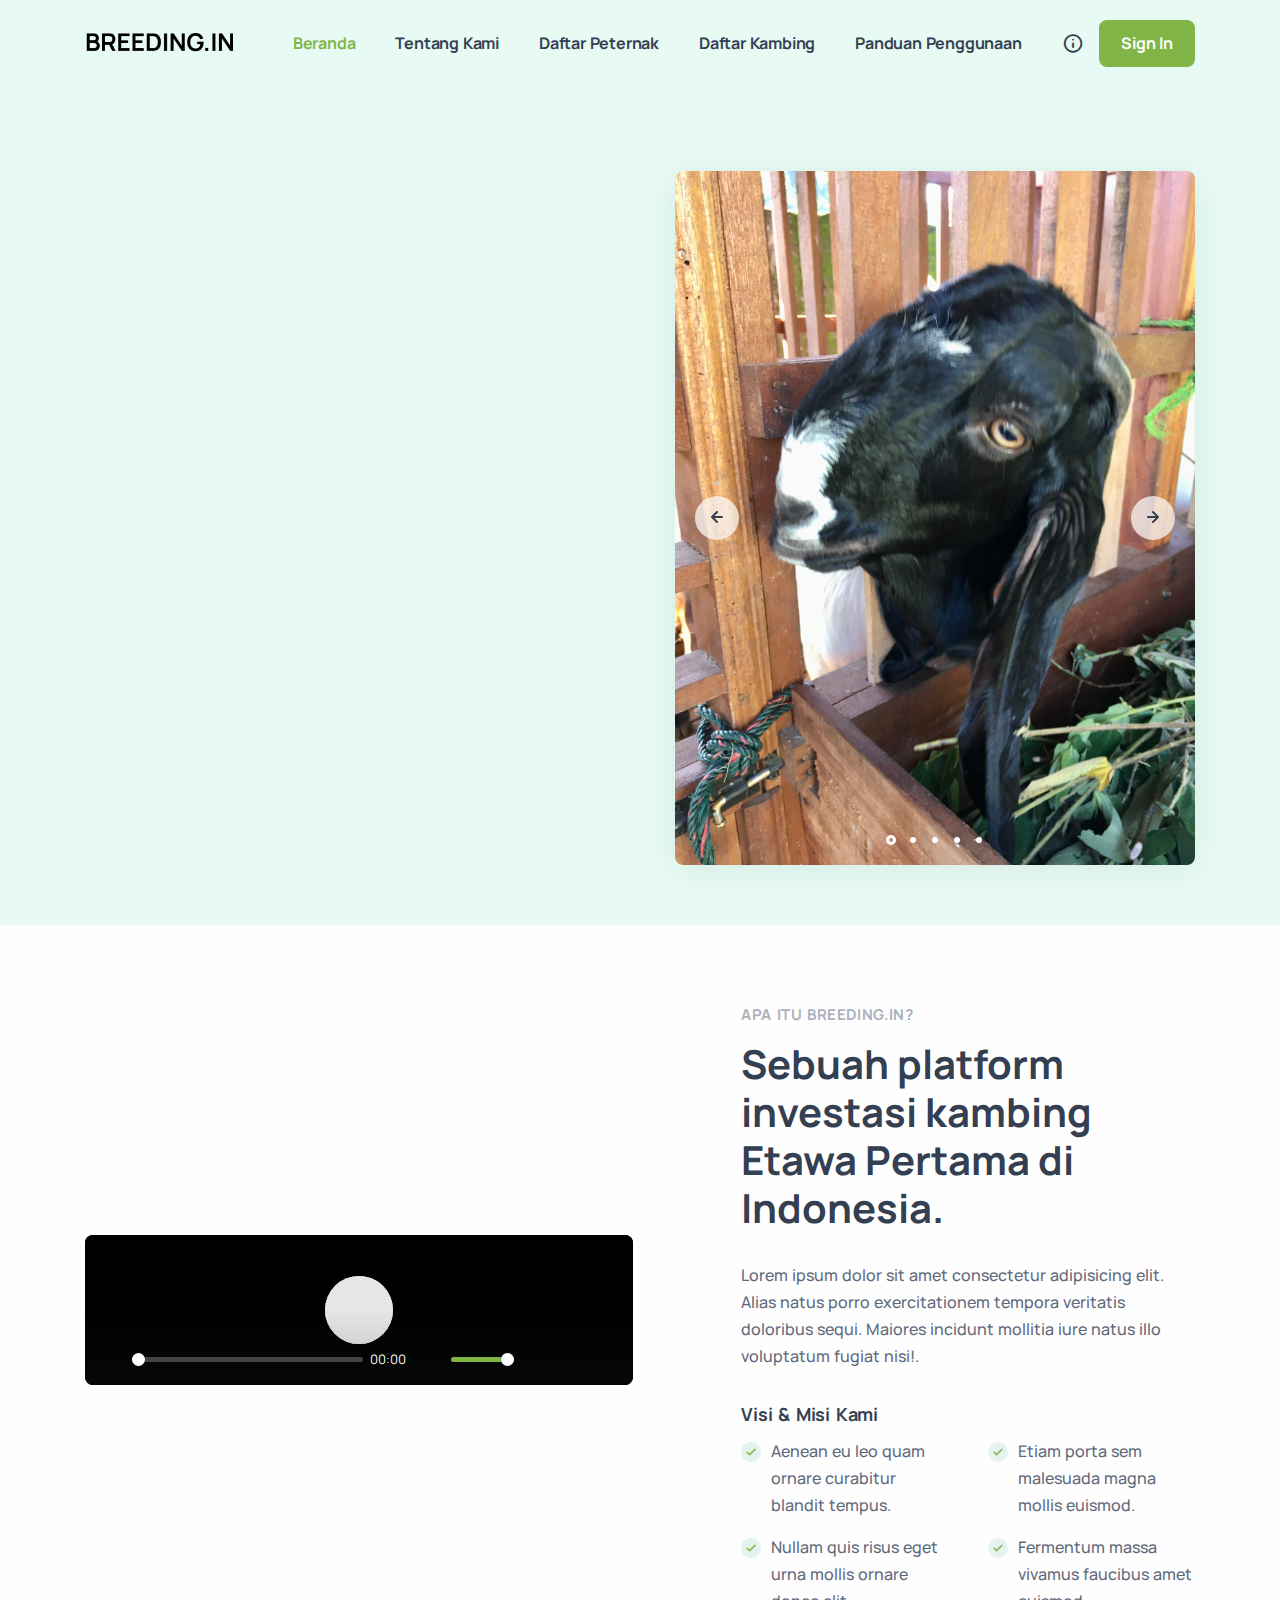
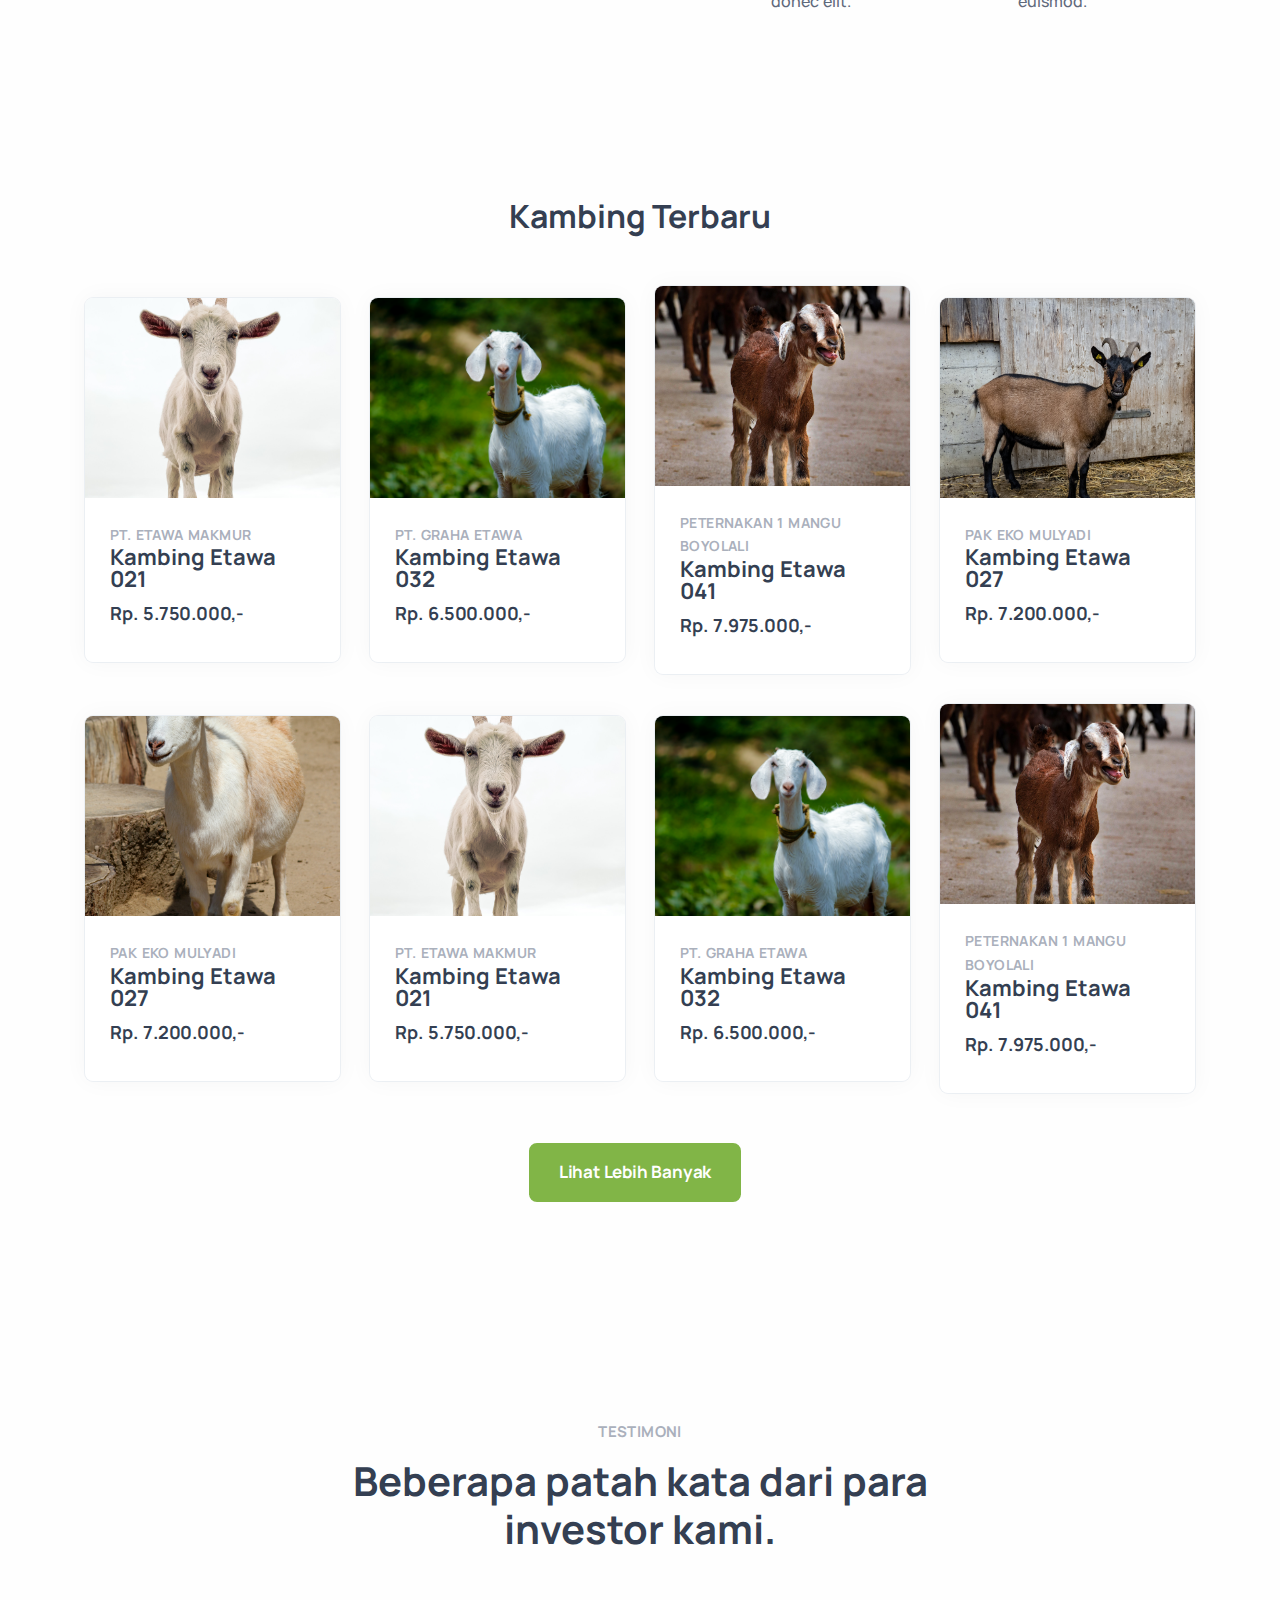
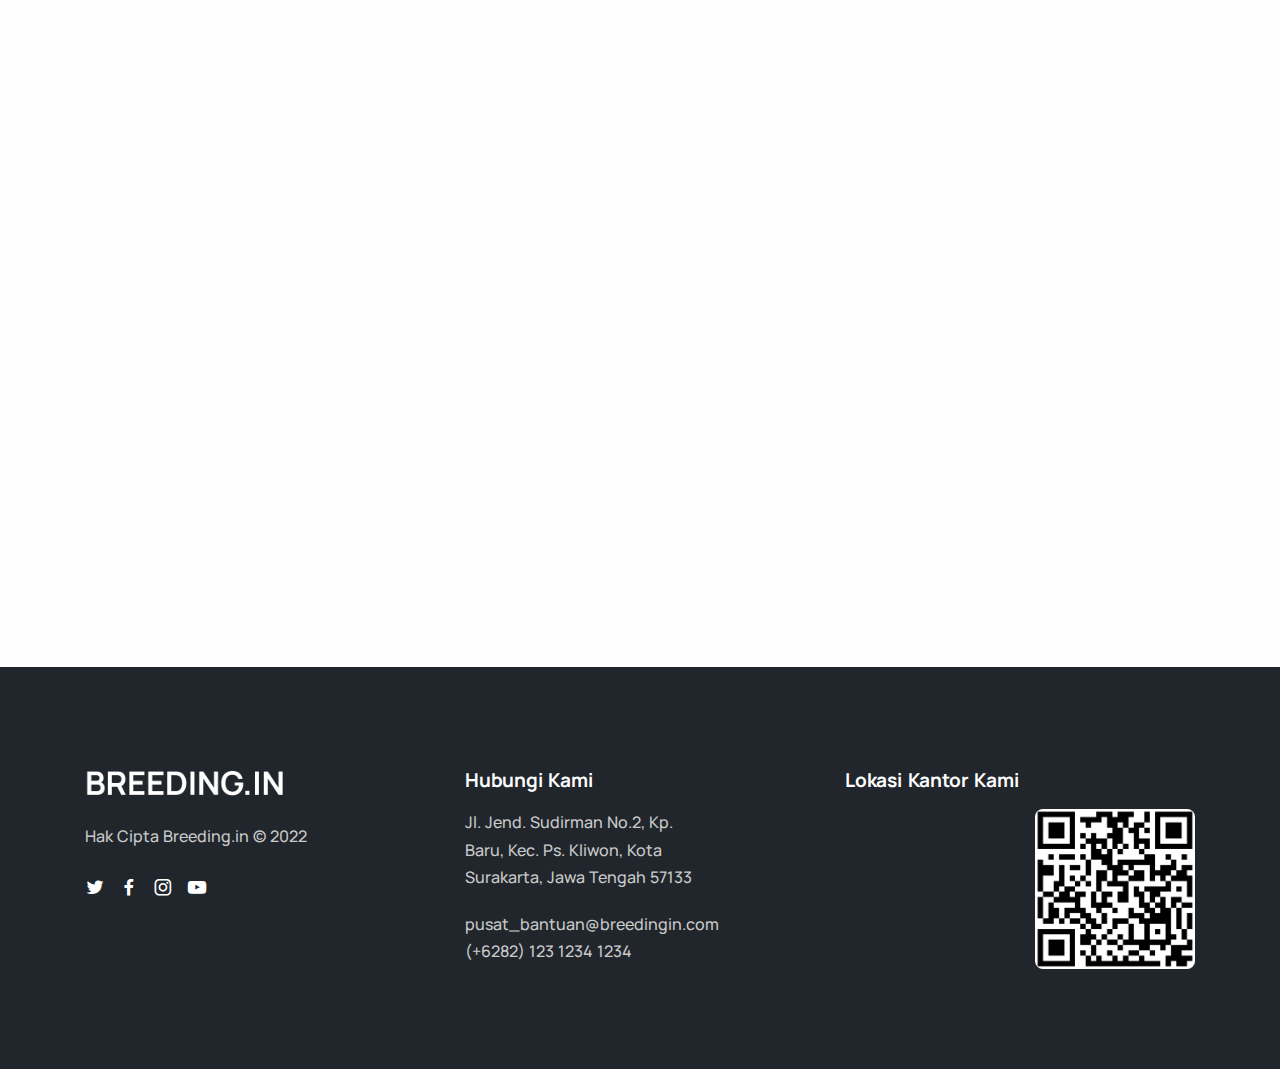
==== commit a9f00b31: "update index" ====
--- a/breeding-in/index.html
+++ b/breeding-in/index.html
@@ -190,8 +190,26 @@
                                     Kambing</a></span>
                         </div>
                     </div>
-                    <div class="col-md-6 col-lg-7">
-                        <img src="assets/img/img-hero.png" alt="img-hero" class="img-fluid img-hero">
+                    <div class="col-md-6 ms-auto">
+                        <!-- <img src="assets/img/img-hero.png" alt="img-hero" class="img-fluid img-hero"> -->
+                        <!-- <img src="assets/img/kambing.png" alt="img-hero" class="img-fluid img-hero"> -->
+                        <div class="basic-slider owl-carousel dots-over shadow-lg" data-nav="true" data-margin="5">
+                            <div class="item">
+                                <img src="assets/img/uploads/kambing/IMG_0251.jpg" class="img-fluid rounded" alt="" />
+                            </div>
+                            <div class="item">
+                                <img src="assets/img/uploads/kambing/IMG_0258.jpg" class="img-fluid rounded" alt="" />
+                            </div>
+                            <div class="item">
+                                <img src="assets/img/uploads/kambing/IMG_1041.jpg" class="img-fluid rounded" alt="" />
+                            </div>
+                            <div class="item">
+                                <img src="assets/img/uploads/kambing/IMG_1050.jpg" class="img-fluid rounded" alt="" />
+                            </div>
+                            <div class="item">
+                                <img src="assets/img/uploads/kambing/IMG_1054.jpg" class="img-fluid rounded" alt="" />
+                            </div>
+                        </div>
                     </div>
                 </div>
             </div>
@@ -245,7 +263,7 @@
                                 <img class="card-img-top" src="assets/img/uploads/kambing/kambing-1.jpg" alt="kambing-1">
 
                                 <div class="card-body p-3 p-md-5">
-                                    <div class="category mb-2 mb-md-3">Pt. Etawa Makmur</div>
+                                    <div class="category">Pt. Etawa Makmur</div>
                                     <a class="title" href="#">Kambing Etawa 021</a>
                                     <h5 class="price">Rp. 5.750.000,-</h5>
                                 </div>
@@ -256,7 +274,7 @@
                                 <img class="card-img-top" src="assets/img/uploads/kambing/kambing-2.jpg" alt="kambing-1">
 
                                 <div class="card-body p-3 p-md-5">
-                                    <div class="category mb-2 mb-md-3">Pt. Graha Etawa</div>
+                                    <div class="category">Pt. Graha Etawa</div>
                                     <a class="title" href="#">Kambing Etawa 032</a>
                                     <h5 class="price">Rp. 6.500.000,-</h5>
                                 </div>
@@ -267,7 +285,7 @@
                                 <img class="card-img-top" src="assets/img/uploads/kambing/kambing-3.jpg" alt="kambing-1">
 
                                 <div class="card-body p-3 p-md-5">
-                                    <div class="category mb-2 mb-md-3">Peternakan 1 Mangu Boyolali</div>
+                                    <div class="category">Peternakan 1 Mangu Boyolali</div>
                                     <a class="title" href="#">Kambing Etawa 041</a>
                                     <h5 class="price">Rp. 7.975.000,-</h5>
                                 </div>
@@ -278,7 +296,7 @@
                                 <img class="card-img-top" src="assets/img/uploads/kambing/kambing-4.jpg" alt="kambing-1">
 
                                 <div class="card-body p-3 p-md-5">
-                                    <div class="category mb-2 mb-md-3">Pak Eko Mulyadi</div>
+                                    <div class="category">Pak Eko Mulyadi</div>
                                     <a class="title" href="#">Kambing Etawa 027</a>
                                     <h5 class="price">Rp. 7.200.000,-</h5>
                                 </div>
@@ -289,7 +307,7 @@
                                 <img class="card-img-top" src="assets/img/uploads/kambing/kambing-5.jpg" alt="kambing-1">
 
                                 <div class="card-body p-3 p-md-5">
-                                    <div class="category mb-2 mb-md-3">Pak Eko Mulyadi</div>
+                                    <div class="category">Pak Eko Mulyadi</div>
                                     <a class="title" href="#">Kambing Etawa 027</a>
                                     <h5 class="price">Rp. 7.200.000,-</h5>
                                 </div>
@@ -300,7 +318,7 @@
                                 <img class="card-img-top" src="assets/img/uploads/kambing/kambing-1.jpg" alt="kambing-1">
 
                                 <div class="card-body p-3 p-md-5">
-                                    <div class="category mb-2 mb-md-3">Pt. Etawa Makmur</div>
+                                    <div class="category">Pt. Etawa Makmur</div>
                                     <a class="title" href="#">Kambing Etawa 021</a>
                                     <h5 class="price">Rp. 5.750.000,-</h5>
                                 </div>
@@ -311,7 +329,7 @@
                                 <img class="card-img-top" src="assets/img/uploads/kambing/kambing-2.jpg" alt="kambing-1">
 
                                 <div class="card-body p-3 p-md-5">
-                                    <div class="category mb-2 mb-md-3">Pt. Graha Etawa</div>
+                                    <div class="category">Pt. Graha Etawa</div>
                                     <a class="title" href="#">Kambing Etawa 032</a>
                                     <h5 class="price">Rp. 6.500.000,-</h5>
                                 </div>
@@ -322,7 +340,7 @@
                                 <img class="card-img-top" src="assets/img/uploads/kambing/kambing-3.jpg" alt="kambing-1">
 
                                 <div class="card-body p-3 p-md-5">
-                                    <div class="category mb-2 mb-md-3">Peternakan 1 Mangu Boyolali</div>
+                                    <div class="category">Peternakan 1 Mangu Boyolali</div>
                                     <a class="title" href="#">Kambing Etawa 041</a>
                                     <h5 class="price">Rp. 7.975.000,-</h5>
                                 </div>
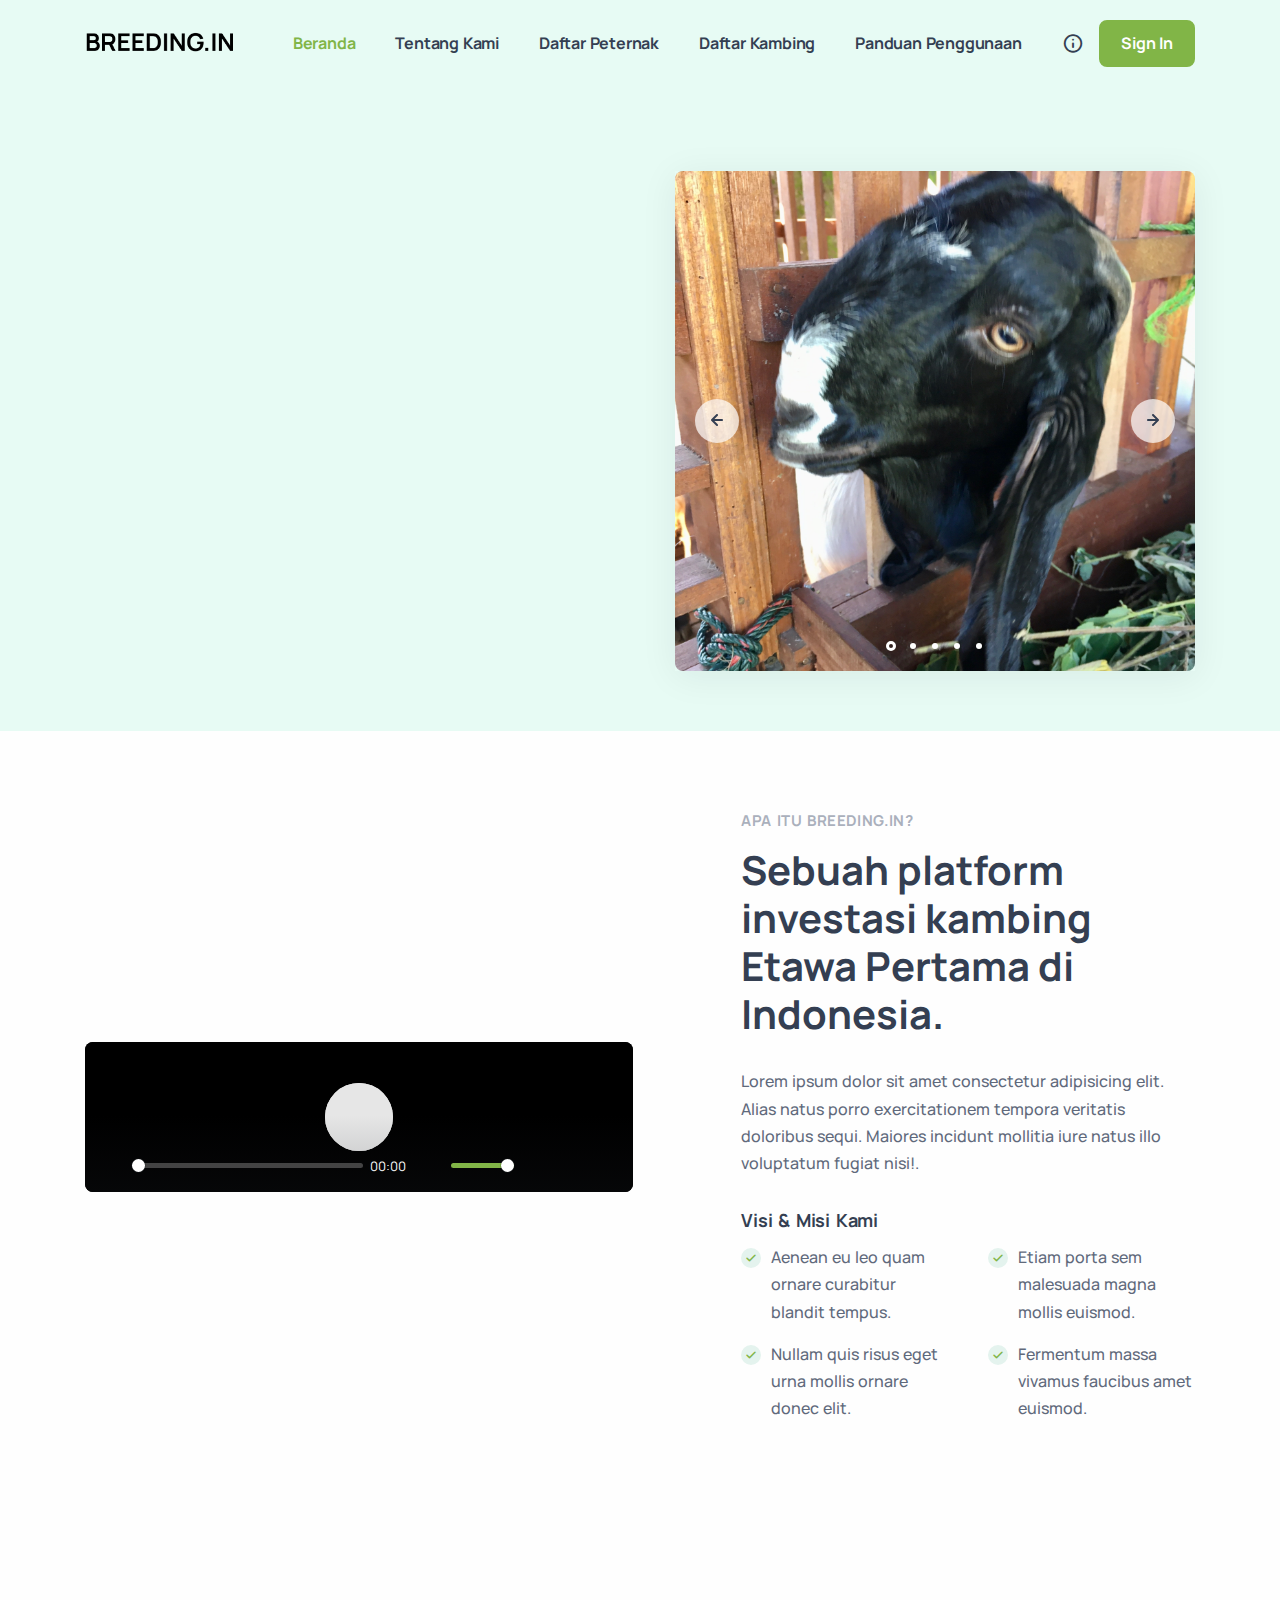
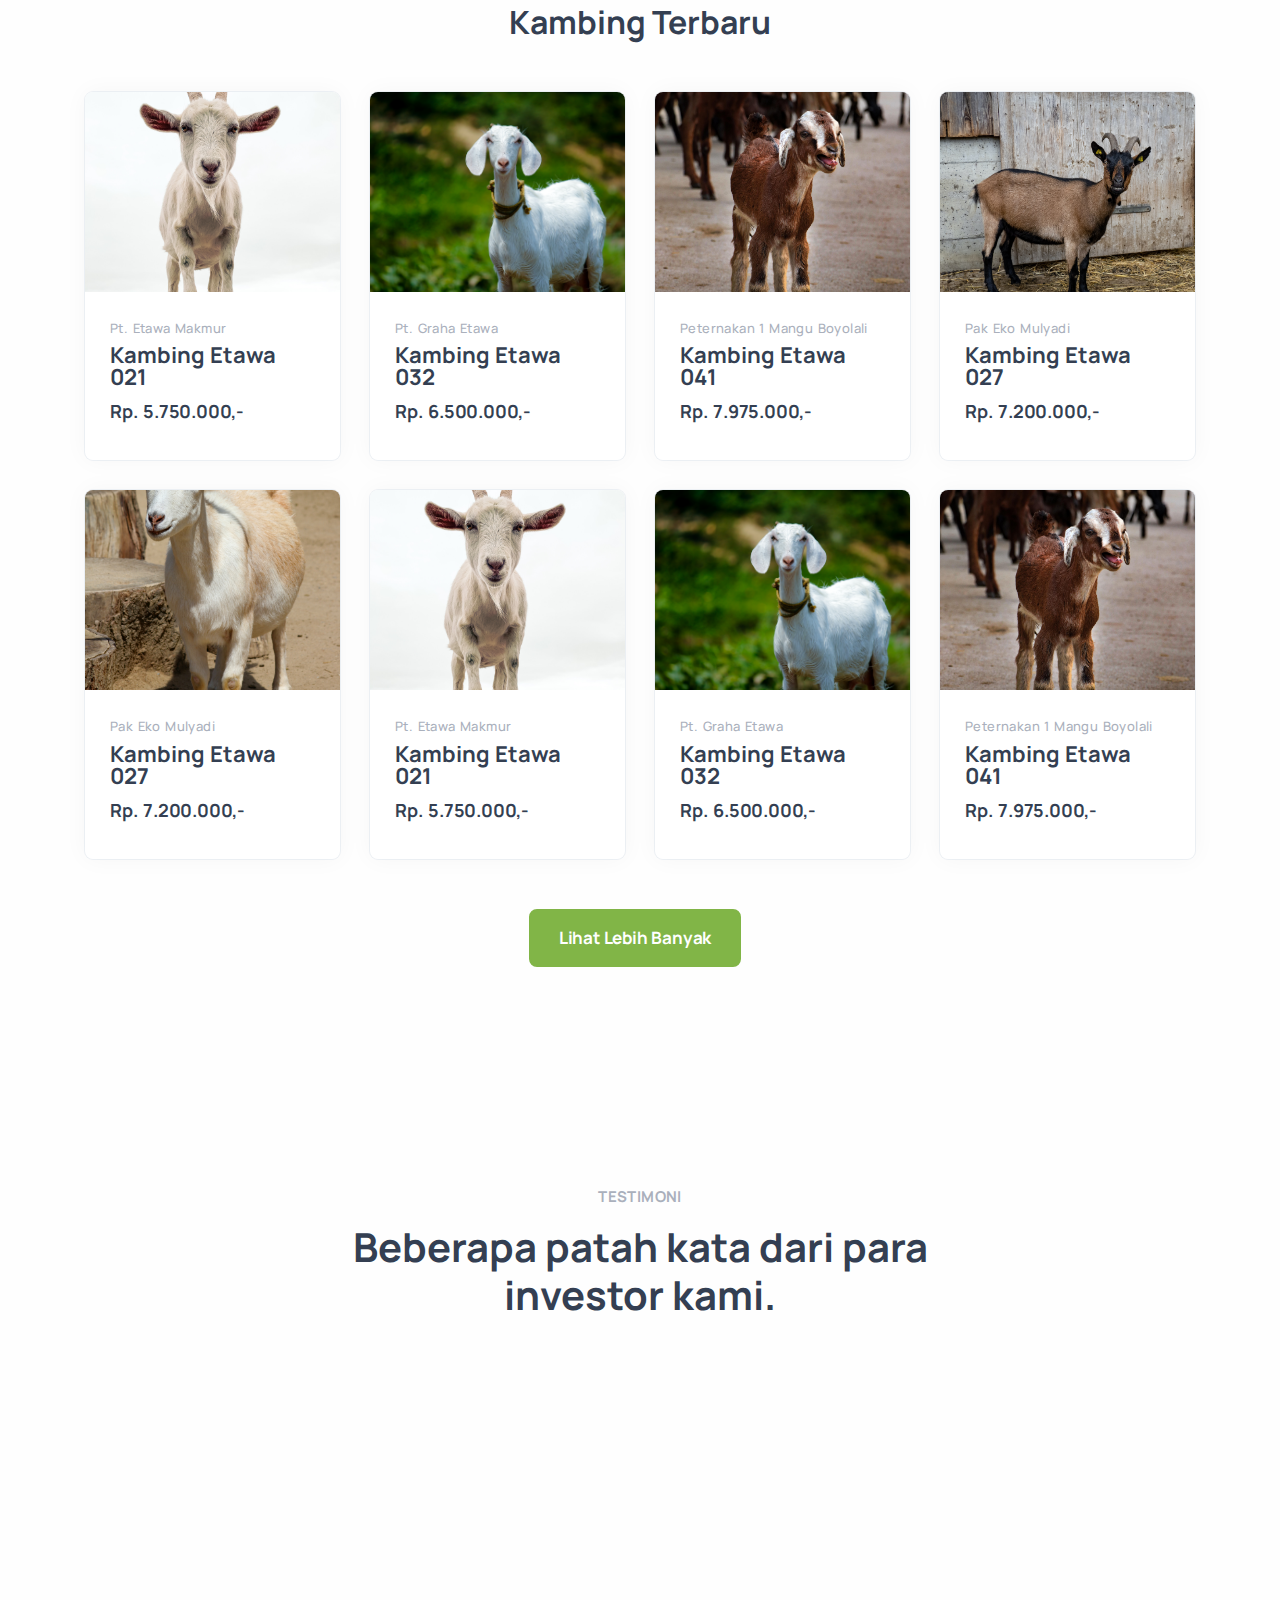
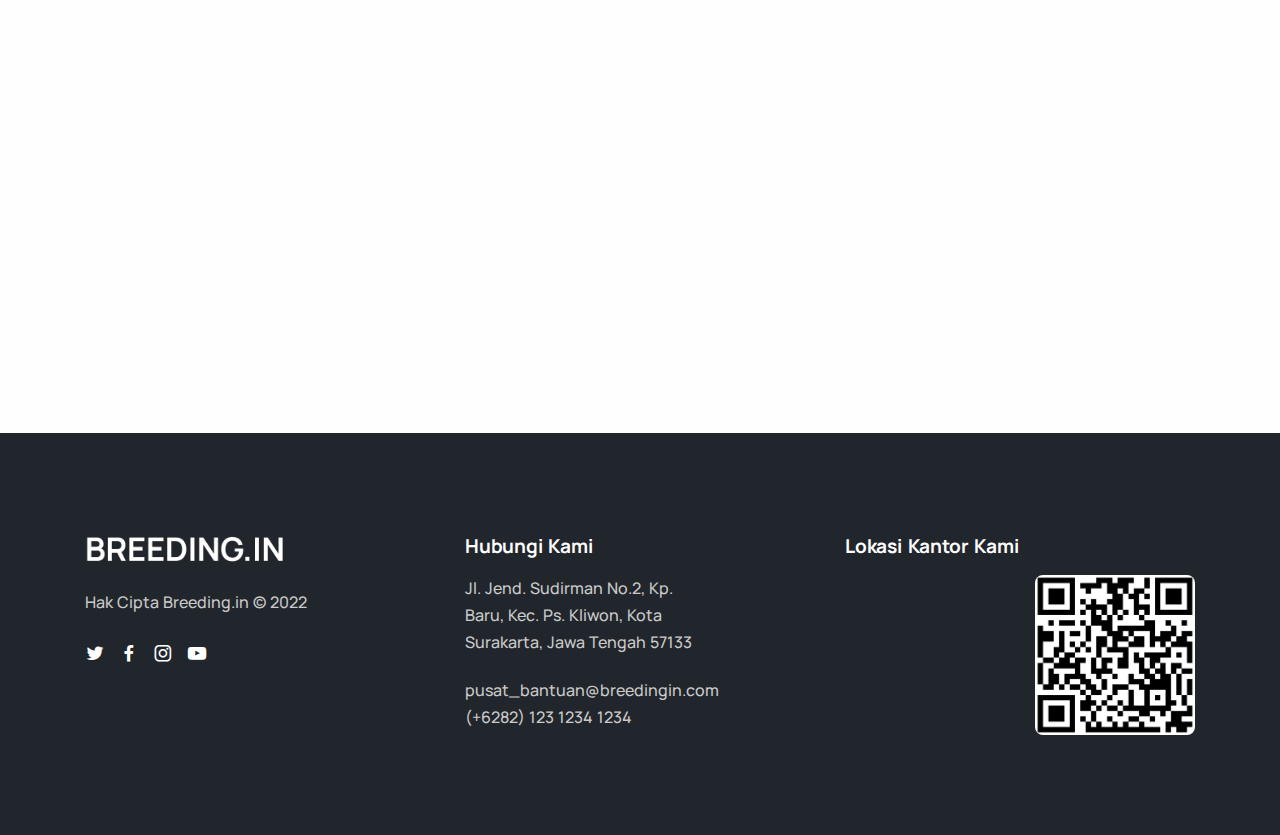
==== commit 0b4dbbe6: "update layout index" ====
--- a/breeding-in/index.html
+++ b/breeding-in/index.html
@@ -39,7 +39,7 @@
 
                     <div class="navbar-collapse offcanvas-nav">
                         <div class="offcanvas-header d-lg-none d-xl-none">
-                            <a href="index.html"><img src="assets/img/logo-light.png" alt="" /></a>
+                            <a href="index.html"><img class="img-fluid" src="assets/img/logo-light.png" alt="" /></a>
                             <button type="button" class="btn-close btn-close-white offcanvas-close offcanvas-nav-close" aria-label="Close"></button>
                         </div>
 
@@ -152,7 +152,7 @@
             <div class="offcanvas-info text-inverse">
                 <button type="button" class="btn-close btn-close-white offcanvas-close offcanvas-info-close" aria-label="Close"></button>
                 <a href="index.html">
-                    <img src="assets/img/logo-light.png" alt="" />
+                    <img class="img-fluid" src="assets/img/logo-light.png" alt="" />
                 </a>
                 <div class="mt-4 widget">
                     <p>Sandbox is a multipurpose HTML5 template with various layouts which will be a great solution for your business.</p>
--- a/breeding-in/assets/css/custom.css
+++ b/breeding-in/assets/css/custom.css
@@ -1,3 +1,22 @@
+.limit-1-line-text {
+    display: -webkit-box !important;
+    -webkit-line-clamp: 1;
+    -webkit-box-orient: vertical;
+    overflow: hidden;
+}
+.limit-2-line-text {
+    display: -webkit-box !important;
+    -webkit-line-clamp: 2;
+    -webkit-box-orient: vertical;
+    overflow: hidden;
+}
+.limit-3-line-text {
+    display: -webkit-box !important;
+    -webkit-line-clamp: 3;
+    -webkit-box-orient: vertical;
+    overflow: hidden;
+}
+
 .img-logo {
     width: 100%;
     max-width: 150px;
@@ -8,6 +27,11 @@
     margin: 0 auto;
     width: 100%;
     max-width: 400px;
+}
+
+.basic-slider img {
+    height: 500px;
+    object-fit: cover;
 }
 
 .img-footer {
@@ -35,16 +59,20 @@
 }
 
 .card-prod .category {
-    text-transform: uppercase;
+    color: #aab0bc;
+    margin-bottom: 0;
+    font-size: 0.65rem;
     letter-spacing: 0.02rem;
-    font-size: 0.7rem;
-    font-weight: 700;
-    color: #aab0bc;
+    margin-bottom: 5px;
 }
 
 .card-prod .card-img-top {
     height: 200px;
     object-fit: cover;
+}
+
+.sidebar .image-list figure img {
+    height: 100% !important;
 }
 
 .iframe-about {
@@ -55,7 +83,65 @@
 }
 
 .card-peternak {
+    overflow: hidden;
     flex-direction: row !important;
+}
+
+.card-peternak figure {
+    max-width: 300px;
+    height: 250px;
+    width: 100%;
+}
+
+.card-peternak figure a {
+    width: 100%;
+    height: 100%;
+}
+
+.card-peternak figure a img {
+    width: 100%;
+    height: 100% !important;
+    object-fit: cover;
+}
+
+.vendor-wrap .card-vendor {
+    color: #fff;
+    min-height: 200px;
+    /* height: 100%; */
+    background-size: cover;
+    background-position: center;
+    background-repeat: no-repeat;
+    border-radius: 15px;
+    overflow: hidden;
+    margin-bottom: 25px;
+}
+
+.vendor-wrap .card-vendor::before {
+    content: "";
+    position: absolute;
+    top: 0;
+    left: 0;
+    width: 100%;
+    height: 100%;
+    background-color: rgba(0, 0, 0, 0.6);
+}
+
+.vendor-wrap .card-vendor .content {
+    position: relative;
+    /* display: flex; */
+    padding: 20px;
+}
+
+.vendor-wrap .card-vendor .content img {
+    width: 100px;
+    height: 100px;
+    margin: 15px;
+}
+
+.vendor-wrap .img-vendor {
+    position: absolute;
+    top: 0;
+    left: 0;
 }
 
 @media screen and (max-width: 768px) {
